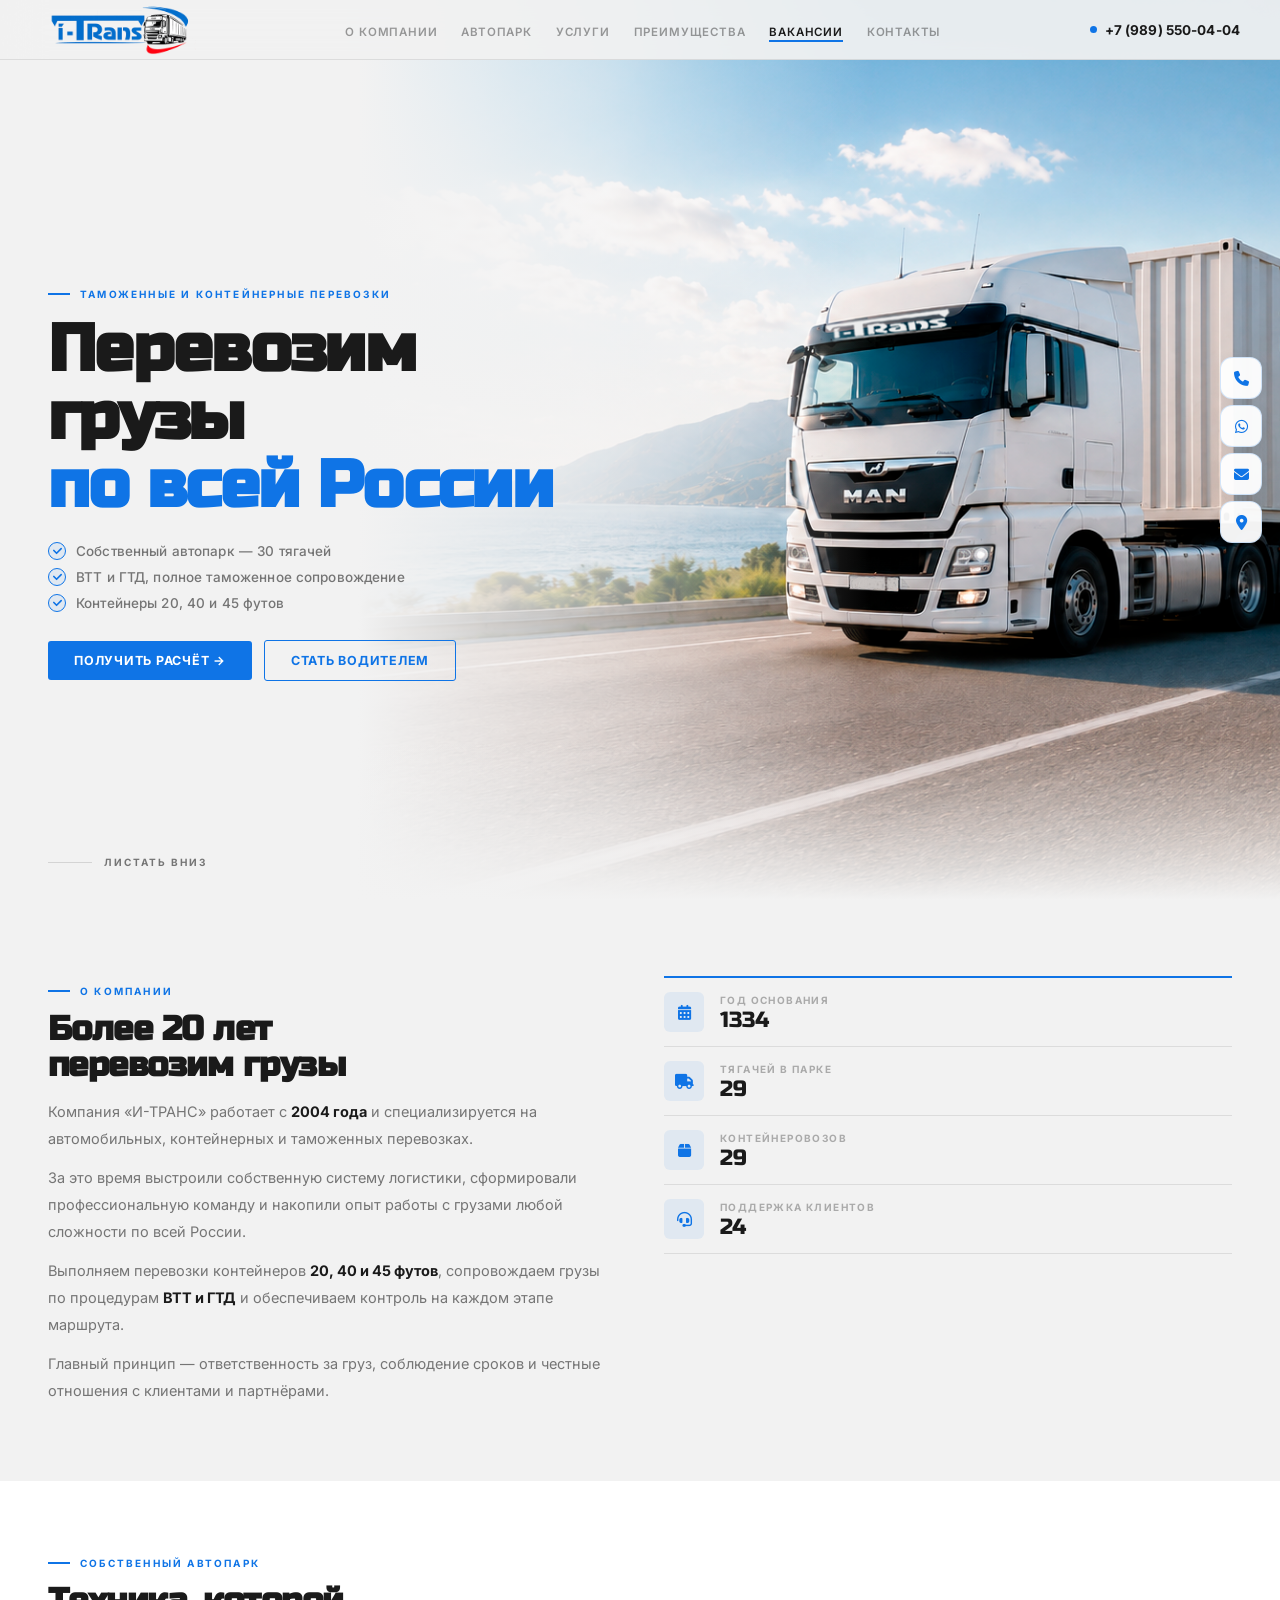
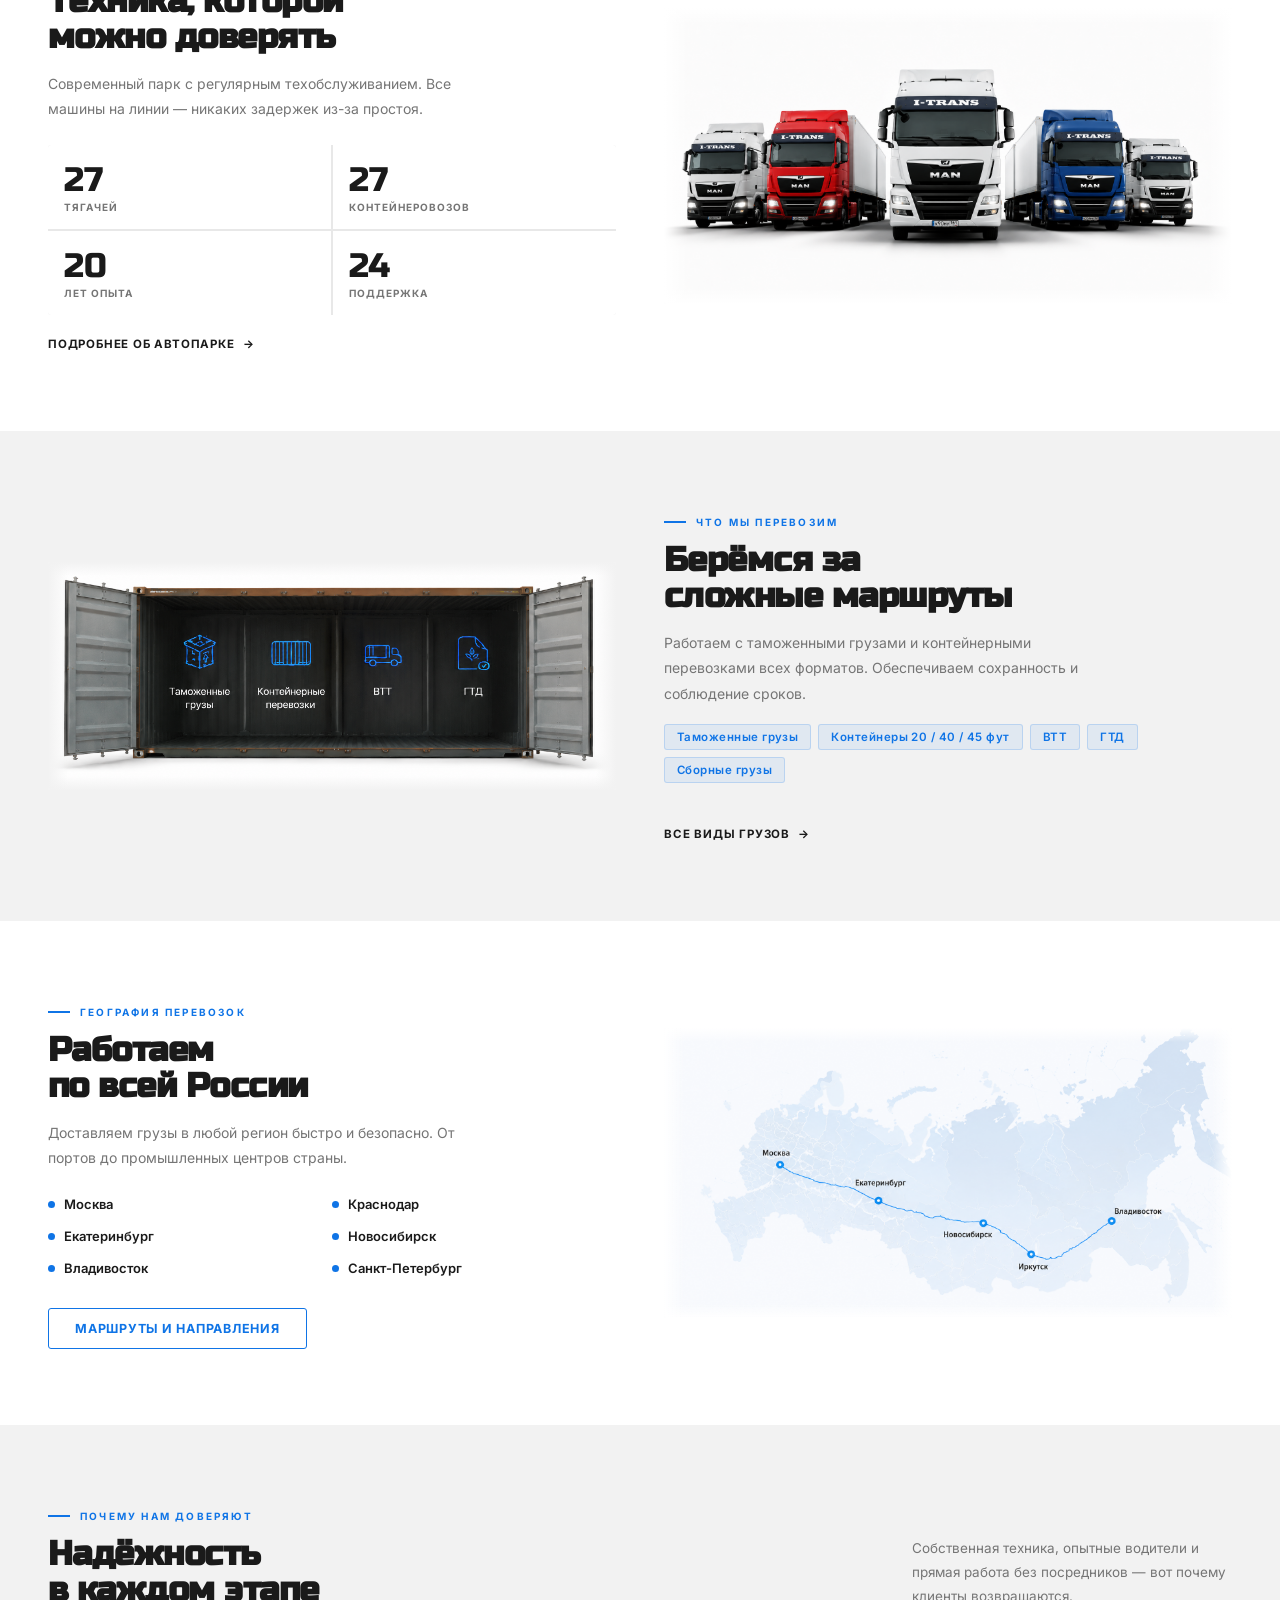
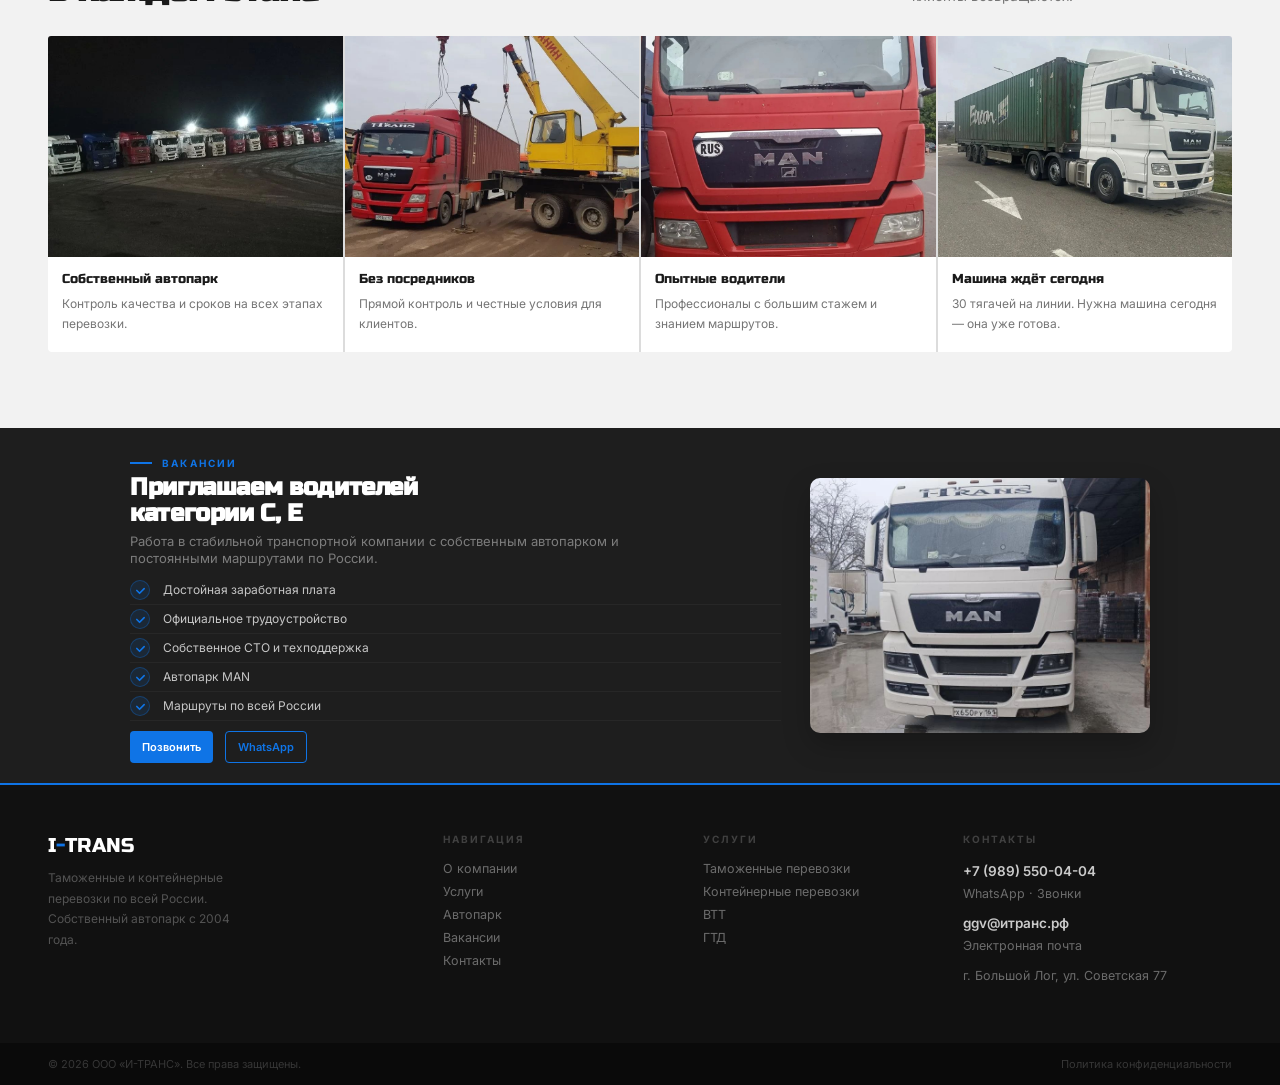
==== index.html @ 14deebc2 "mobile adaptation" ====
<!DOCTYPE html>
<html lang="ru">
<head>
<meta charset="UTF-8">
<meta name="viewport" content="width=device-width, initial-scale=1.0">
<title>I-TRANS — Таможенные и контейнерные перевозки</title>
<link rel="preconnect" href="https://fonts.googleapis.com">
<link href="https://fonts.googleapis.com/css2?family=Russo+One&family=Inter:wght@300;400;500;600;700;800&display=swap" rel="stylesheet">
<link rel="stylesheet" href="https://cdnjs.cloudflare.com/ajax/libs/font-awesome/6.5.1/css/all.min.css">
<link rel="stylesheet" href="static/css/style.css">
</head>
<body>

<!-- ─── NAVBAR ─── -->
<nav class="navbar" id="navbar">
  <a href="index.html" class="navbar-logo">
    <img src="static/images/logoNo-text.png" alt="I-TRANS">
  </a>
  <ul class="navbar-nav">
    <li><a href="#company">О компании</a></li>
    <li><a href="#fleet">Автопарк</a></li>
    <li><a href="#services">Услуги</a></li>
    <li><a href="#about">Преимущества</a></li>
    <li><a href="#careers">Вакансии</a></li>
    <li><a href="#footer">Контакты</a></li>
  </ul>
  <a href="tel:+79895500404" class="navbar-phone">
    <span class="navbar-phone-dot"></span>
    +7 (989) 550-04-04
  </a>
  <!-- ─── HAMBURGER ─── -->
  <button class="navbar-toggle" id="navToggle" aria-label="Открыть меню" aria-expanded="false">
    <span></span>
    <span></span>
    <span></span>
  </button>
</nav>

<!-- ─── MOBILE NAV DRAWER ─── -->
<div class="mobile-nav" id="mobileNav" aria-hidden="true">
  <div class="mobile-nav-overlay" id="mobileOverlay"></div>
  <div class="mobile-nav-panel">
    <ul class="mobile-nav-links">
      <li><a href="#company">О компании</a></li>
      <li><a href="#fleet">Автопарк</a></li>
      <li><a href="#services">Услуги</a></li>
      <li><a href="#about">Преимущества</a></li>
      <li><a href="#careers">Вакансии</a></li>
      <li><a href="#footer">Контакты</a></li>
    </ul>
    <div class="mobile-nav-bottom">
      <a href="tel:+79895500404" class="mobile-nav-phone">+7 (989) 550-04-04</a>
      <a href="mailto:ggv@итранс.рф" class="mobile-nav-email">ggv@итранс.рф</a>
      <a href="#" class="mobile-nav-cta">Получить расчёт →</a>
    </div>
  </div>
</div>

<!-- ─── SIDE CONTACTS ─── -->
<div class="side-contacts">
  <a href="tel:+79895500404" class="side-contact" title="Телефон">
    <i class="fas fa-phone"></i>
  </a>
  <a href="https://wa.me/79895500404" class="side-contact" title="WhatsApp">
    <i class="fab fa-whatsapp"></i>
  </a>
  <a href="mailto:ggv@итранс.рф" class="side-contact" title="Email">
    <i class="fas fa-envelope"></i>
  </a>
  <a href="#footer" class="side-contact" title="Адрес">
    <i class="fas fa-map-marker-alt"></i>
  </a>
</div>

<!-- ─── HERO ─── -->
<section class="hero">
  <div class="hero-bg">
    <img src="static/images/perfectHeadImage.png" alt="I-TRANS">
  </div>
  <div class="hero-overlay"></div>
  <div class="hero-overlay-bottom"></div>
  <div class="hero-content">
    <p class="hero-eyebrow">Таможенные и контейнерные перевозки</p>
    <h1 class="hero-title">Перевозим грузы<br><em>по всей России</em></h1>
    <ul class="hero-checklist">
      <li>Собственный автопарк — 30 тягачей</li>
      <li>ВТТ и ГТД, полное таможенное сопровождение</li>
      <li>Контейнеры 20, 40 и 45 футов</li>
    </ul>
    <div class="hero-actions">
      <a href="#" class="btn-blue">Получить расчёт →</a>
      <a href="#careers" class="btn-outline">Стать водителем</a>
    </div>
  </div>
  <a href="#company" class="hero-scroll">
    <span class="hero-scroll-line"></span>
    Листать вниз
  </a>
</section>

<!-- ─── О КОМПАНИИ ─── -->
<section class="section section--gray" id="company">
  <div class="company-grid">

    <div class="reveal">
      <p class="section-eyebrow">
        <span class="section-eyebrow-line"></span>
        О компании
      </p>
      <h2 class="section-title">Более 20 лет<br>перевозим грузы</h2>
      <div class="company-body">
        <p>Компания «И-ТРАНС» работает с <strong>2004 года</strong> и специализируется на автомобильных, контейнерных и таможенных перевозках.</p>
        <p>За это время выстроили собственную систему логистики, сформировали профессиональную команду и накопили опыт работы с грузами любой сложности по всей России.</p>
        <p>Выполняем перевозки контейнеров <strong>20, 40 и 45 футов</strong>, сопровождаем грузы по процедурам <strong>ВТТ и ГТД</strong> и обеспечиваем контроль на каждом этапе маршрута.</p>
        <p>Главный принцип — ответственность за груз, соблюдение сроков и честные отношения с клиентами и партнёрами.</p>
      </div>
    </div>

    <div class="company-aside reveal">
      <div class="company-aside-item">
        <div class="company-aside-icon"><i class="fas fa-calendar-alt"></i></div>
        <div>
          <div class="company-aside-label">Год основания</div>
          <div class="company-aside-value" data-counter="2004">2004</div>
        </div>
      </div>
      <div class="company-aside-item">
        <div class="company-aside-icon"><i class="fas fa-truck"></i></div>
        <div>
          <div class="company-aside-label">Тягачей в парке</div>
          <div class="company-aside-value" data-counter="30">30</div>
        </div>
      </div>
      <div class="company-aside-item">
        <div class="company-aside-icon"><i class="fas fa-box"></i></div>
        <div>
          <div class="company-aside-label">Контейнеровозов</div>
          <div class="company-aside-value" data-counter="30">30</div>
        </div>
      </div>
      <div class="company-aside-item">
        <div class="company-aside-icon"><i class="fas fa-headset"></i></div>
        <div>
          <div class="company-aside-label">Поддержка клиентов</div>
          <div class="company-aside-value" data-counter="24/7">24 / 7</div>
        </div>
      </div>
    </div>

  </div>
</section>

<!-- ─── АВТОПАРК ─── -->
<section class="section section--light" id="fleet">
  <div class="fleet-grid">

    <div class="fleet-left reveal">
      <p class="section-eyebrow">
        <span class="section-eyebrow-line"></span>
        Собственный автопарк
      </p>

      <h2 class="section-title">Техника, которой<br>можно доверять</h2>

      <p class="section-text">
        Современный парк с регулярным техобслуживанием. Все машины на линии — никаких задержек из-за простоя.
      </p>

      <!-- mobile image -->
      <div class="fleet-image-wrapper fleet-image-wrapper--mobile reveal">
        <img src="static/images/fleet.png" alt="Автопарк I-TRANS" class="fleet-image">
      </div>

      <div class="fleet-stats">
        <div class="fleet-stat">
          <div class="fleet-stat-num" data-counter="30">30</div>
          <div class="fleet-stat-label">Тягачей</div>
        </div>
        <div class="fleet-stat">
          <div class="fleet-stat-num" data-counter="30">30</div>
          <div class="fleet-stat-label">Контейнеровозов</div>
        </div>
        <div class="fleet-stat">
          <div class="fleet-stat-num" data-counter="20+">20+</div>
          <div class="fleet-stat-label">Лет опыта</div>
        </div>
        <div class="fleet-stat">
          <div class="fleet-stat-num" data-counter="24/7">24/7</div>
          <div class="fleet-stat-label">Поддержка</div>
        </div>
      </div>

      <a href="#" class="fleet-link">
        Подробнее об автопарке
        <span class="fleet-link-arrow">→</span>
      </a>
    </div>

    <!-- desktop image -->
    <div class="fleet-image-wrapper fleet-image-wrapper--desktop reveal">
      <img src="static/images/fleet.png" alt="Автопарк I-TRANS" class="fleet-image">
    </div>

  </div>
</section>

<!-- ─── ЧТО МЫ ПЕРЕВОЗИМ ─── -->
<section class="section section--gray" id="services">
  <div class="services-grid">

      <div class="cargo-image-wrapper cargo-image-wrapper--desktop reveal">
        <img src="static/images/cargo.png" alt="Грузы I-TRANS">
      </div>

    <div class="reveal">
      <p class="section-eyebrow">
        <span class="section-eyebrow-line"></span>
        Что мы перевозим
      </p>
      <h2 class="section-title">Берёмся за<br>сложные маршруты</h2>
      <p class="section-text">Работаем с таможенными грузами и контейнерными перевозками всех форматов. Обеспечиваем сохранность и соблюдение сроков.</p>
      <div class="cargo-image-wrapper cargo-image-wrapper--mobile reveal">
        <img src="static/images/cargo.png" alt="Грузы I-TRANS">
      </div>
      <div class="services-tags">
        <span class="services-tag">Таможенные грузы</span>
        <span class="services-tag">Контейнеры 20 / 40 / 45 фут</span>
        <span class="services-tag">ВТТ</span>
        <span class="services-tag">ГТД</span>
        <span class="services-tag">Сборные грузы</span>
      </div>
      <a href="#" class="fleet-link">
        Все виды грузов
        <span class="fleet-link-arrow">→</span>
      </a>
    </div>

  </div>
</section>

<!-- ─── ГЕОГРАФИЯ ─── -->
<section class="section section--light" id="about">
  <div class="geo-grid">

    <div class="reveal">
      <p class="section-eyebrow">
        <span class="section-eyebrow-line"></span>
        География перевозок
      </p>
      <h2 class="section-title">Работаем<br>по всей России</h2>
      <p class="section-text">Доставляем грузы в любой регион быстро и безопасно. От портов до промышленных центров страны.</p>
      <div class="geo-map-wrapper geo-map-wrapper--mobile reveal">
        <img
          src="static/images/map.png"
          alt="География перевозок"
          class="geo-map-image"
        >
      </div>
      <div class="geo-cities">
        <span class="geo-city"><span class="geo-city-dot"></span> Москва</span>
        <span class="geo-city"><span class="geo-city-dot"></span> Краснодар</span>
        <span class="geo-city"><span class="geo-city-dot"></span> Екатеринбург</span>
        <span class="geo-city"><span class="geo-city-dot"></span> Новосибирск</span>
        <span class="geo-city"><span class="geo-city-dot"></span> Владивосток</span>
        <span class="geo-city"><span class="geo-city-dot"></span> Санкт-Петербург</span>
      </div>
      <a href="#" class="btn-outline">Маршруты и направления</a>
    </div>

    <div class="geo-map-wrapper geo-map-wrapper--desktop reveal">
      <img
        src="static/images/map.png"
        alt="География перевозок"
        class="geo-map-image"
      >
    </div>

  </div>
</section>

<!-- ─── ПОЧЕМУ НАМ ДОВЕРЯЮТ ─── -->
<section class="section section--gray" id="about">
  <div class="trust-intro reveal">
    <div>
      <p class="section-eyebrow">
        <span class="section-eyebrow-line"></span>
        Почему нам доверяют
      </p>
      <h2 class="section-title">Надёжность<br>в каждом этапе</h2>
    </div>
    <p class="trust-intro-desc">Собственная техника, опытные водители и прямая работа без посредников — вот почему клиенты возвращаются.</p>
  </div>

  <div class="trust-cards" data-stagger>
    <div class="trust-card reveal">
      <div class="trust-card-img">
        <img src="static/images/fleet.jpg" alt="Автопарк">
      </div>
      <div class="trust-card-body">
        <div class="trust-card-title">Собственный автопарк</div>
        <div class="trust-card-text">Контроль качества и сроков на всех этапах перевозки.</div>
      </div>
    </div>
    <div class="trust-card reveal">
      <div class="trust-card-img">
        <img src="static/images/redTruckLoading.jpg" alt="Без посредников">
      </div>
      <div class="trust-card-body">
        <div class="trust-card-title">Без посредников</div>
        <div class="trust-card-text">Прямой контроль и честные условия для клиентов.</div>
      </div>
    </div>
    <div class="trust-card reveal">
      <div class="trust-card-img">
        <img src="static/images/redTruck.jpg" alt="Водители">
      </div>
      <div class="trust-card-body">
        <div class="trust-card-title">Опытные водители</div>
        <div class="trust-card-text">Профессионалы с большим стажем и знанием маршрутов.</div>
      </div>
    </div>
    <div class="trust-card reveal">
      <div class="trust-card-img">
        <img src="static/images/whiteTruckwith1-40.jpg" alt="Контейнеры">
      </div>
      <div class="trust-card-body">
        <div class="trust-card-title">Машина ждёт сегодня</div>
        <div class="trust-card-text">30 тягачей на линии. Нужна машина сегодня — она уже готова.</div>
      </div>
    </div>
  </div>
</section>


<section class="section section--dark" id="careers">
  <div class="careers-grid">

    <div class="reveal">
      <p class="section-eyebrow">
        <span class="section-eyebrow-line"></span>
        Вакансии
      </p>

      <h2 class="section-title">
        Приглашаем водителей<br>категории C, E
      </h2>

      <p class="section-text">
        Работа в стабильной транспортной компании с собственным автопарком и постоянными маршрутами по России.
      </p>

      <!-- mobile image -->
      <div class="career-image career-image--mobile reveal">
        <img src="static/images/whiteTruck.jpg" alt="Водители I-TRANS">
      </div>

      <ul class="checklist">
        <li>Достойная заработная плата</li>
        <li>Официальное трудоустройство</li>
        <li>Собственное СТО и техподдержка</li>
        <li>Автопарк MAN</li>
        <li>Маршруты по всей России</li>
      </ul>

      <div class="career-contacts">
        <a href="tel:+79895500404">Позвонить</a>
        <a href="https://wa.me/79895500404" target="_blank">WhatsApp</a>
      </div>
    </div>

    <!-- desktop image -->
    <div class="career-image career-image--desktop reveal">
      <img src="static/images/whiteTruck.jpg" alt="Водители I-TRANS">
    </div>

  </div>
</section>

<!-- ─── FOOTER ─── -->
<footer id="footer">
  <div class="footer-brand">
    <div class="footer-logo">I<span>-</span>TRANS</div>
    <div class="footer-desc">Таможенные и контейнерные перевозки по всей России. Собственный автопарк с 2004 года.</div>
  </div>
  <div>
    <div class="footer-col-title">Навигация</div>
    <ul class="footer-links">
      <li><a href="#company">О компании</a></li>
      <li><a href="#services">Услуги</a></li>
      <li><a href="#fleet">Автопарк</a></li>
      <li><a href="#careers">Вакансии</a></li>
      <li><a href="#footer">Контакты</a></li>
    </ul>
  </div>
  <div>
    <div class="footer-col-title">Услуги</div>
    <ul class="footer-links">
      <li><a href="#">Таможенные перевозки</a></li>
      <li><a href="#">Контейнерные перевозки</a></li>
      <li><a href="#">ВТТ</a></li>
      <li><a href="#">ГТД</a></li>
    </ul>
  </div>
  <div>
    <div class="footer-col-title">Контакты</div>
    <div class="footer-contact">
      <strong>+7 (989) 550-04-04</strong>
      WhatsApp · Звонки
    </div>
    <div class="footer-contact">
      <strong>ggv@итранс.рф</strong>
      Электронная почта
    </div>
    <div class="footer-contact">
      г. Большой Лог, ул. Советская 77
    </div>
  </div>
</footer>
<div class="footer-bottom">
  <span>© 2026 ООО «И-ТРАНС». Все права защищены.</span>
  <a href="#">Политика конфиденциальности</a>
</div>

<!-- ─── MOBILE BOTTOM BAR ─── -->
<div class="mobile-bottom-bar">
  <a href="tel:+79895500404" class="mobile-bottom-phone">
    <i class="fas fa-phone"></i>
    Позвонить
  </a>
  <a href="https://wa.me/79895500404" class="mobile-bottom-wa" target="_blank">
    <i class="fab fa-whatsapp"></i>
    WhatsApp
  </a>
</div>

<script src="static/js/main.js"></script>
</body>
</html>
---- static/css/style.css ----
/* ═══════════════════════════════════════════
   I-TRANS — style.css
   Clean structured version
   ═══════════════════════════════════════════ */

/* ═══════════════════════════════════════════
   BASE
   ═══════════════════════════════════════════ */
*, *::before, *::after {
  box-sizing: border-box;
  margin: 0;
  padding: 0;
}

:root {
  --blue: #0f74e6;
  --blue-dark: #0a5bbf;
  --blue-dim: rgba(15,116,230,0.08);
  --blue-mid: rgba(15,116,230,0.14);

  --dark: #1a1a1a;
  --dark-2: #111111;
  --white: #ffffff;

  --bg: #f2f2f2;
  --bg-dark: #1e1e1e;

  --text: #1a1a1a;
  --text-muted: #757575;
  --text-subtle: #aaa;

  --border: rgba(0,0,0,0.09);
  --border-blue: rgba(15,116,230,0.18);

  --font-display: 'Russo One', sans-serif;
  --font-body: 'Inter', sans-serif;

  --section-pad: 76px 48px;
  --radius: 3px;
  --radius-md: 6px;

  --ease-out: cubic-bezier(0.16, 1, 0.3, 1);
  --ease-in-out: cubic-bezier(0.4, 0, 0.2, 1);
  --dur-fast: 160ms;
  --dur-base: 260ms;
  --dur-slow: 480ms;
}

html {
  scroll-behavior: smooth;
}

body {
  font-family: var(--font-body);
  background: var(--bg);
  color: var(--text);
  overflow-x: hidden;
  -webkit-font-smoothing: antialiased;
  -moz-osx-font-smoothing: grayscale;
  font-feature-settings: 'kern' 1, 'liga' 1;
}

/* ═══════════════════════════════════════════
   KEYFRAMES
   ═══════════════════════════════════════════ */
@keyframes fadeUp {
  from { opacity: 0; transform: translateY(22px); }
  to   { opacity: 1; transform: translateY(0); }
}

@keyframes fadeIn {
  from { opacity: 0; }
  to   { opacity: 1; }
}

@keyframes slideLine {
  0%   { left: -100%; }
  50%  { left: 0; }
  100% { left: 100%; }
}

@keyframes pulseBlue {
  0%, 100% { box-shadow: 0 0 0 0 rgba(15,116,230,0.35); }
  50%      { box-shadow: 0 0 0 7px rgba(15,116,230,0); }
}

/* ═══════════════════════════════════════════
   NAVBAR
   ═══════════════════════════════════════════ */
.navbar {
  position: fixed;
  top: 0;
  left: 0;
  right: 0;
  z-index: 200;
  height: 60px;
  display: flex;
  align-items: center;
  justify-content: space-between;
  padding: 0 40px;
  background: rgba(242,242,242,0.93);
  backdrop-filter: blur(20px);
  -webkit-backdrop-filter: blur(20px);
  border-bottom: 1px solid var(--border);
  transition: box-shadow var(--dur-base) var(--ease-in-out),
              background var(--dur-base) var(--ease-in-out);
}

.navbar.scrolled {
  box-shadow: 0 1px 24px rgba(0,0,0,0.08);
  background: rgba(242,242,242,0.97);
}

.navbar-logo {
  display: flex;
  align-items: center;
  text-decoration: none;
  transition: opacity var(--dur-fast);
}

.navbar-logo:hover {
  opacity: 0.75;
}

.navbar-logo img {
  height: 104px;
  margin-top: 4%;
  width: auto;
}

.navbar-nav {
  display: flex;
  gap: 24px;
  list-style: none;
}

.navbar-nav a {
  text-decoration: none;
  color: rgba(0,0,0,0.38);
  font-size: 11.5px;
  font-weight: 600;
  letter-spacing: 0.07em;
  text-transform: uppercase;
  transition: color var(--dur-fast);
  position: relative;
  padding-bottom: 3px;
}

.navbar-nav a::after {
  content: '';
  position: absolute;
  bottom: 0;
  left: 0;
  width: 0;
  height: 1.5px;
  background: var(--blue);
  transition: width var(--dur-base) var(--ease-out);
}

.navbar-nav a:hover,
.navbar-nav a.active {
  color: var(--dark);
}

.navbar-nav a:hover::after,
.navbar-nav a.active::after {
  width: 100%;
}

.navbar-phone {
  display: flex;
  align-items: center;
  gap: 8px;
  font-size: 13.5px;
  font-weight: 700;
  color: var(--dark);
  text-decoration: none;
  letter-spacing: 0.01em;
  transition: color var(--dur-fast);
  white-space: nowrap;
}

.navbar-phone-dot {
  display: block;
  width: 7px;
  height: 7px;
  background: var(--blue);
  border-radius: 50%;
  animation: pulseBlue 2.2s ease infinite;
  flex-shrink: 0;
}

.navbar-phone:hover {
  color: var(--blue);
}

/* ═══════════════════════════════════════════
   HAMBURGER BUTTON
   ═══════════════════════════════════════════ */
.navbar-toggle {
  display: none;
  flex-direction: column;
  justify-content: center;
  align-items: flex-end;
  gap: 5px;
  width: 44px;
  height: 44px;
  background: none;
  border: none;
  cursor: pointer;
  padding: 4px;
  z-index: 302;
  flex-shrink: 0;
  -webkit-tap-highlight-color: transparent;
}

.navbar-toggle span {
  display: block;
  height: 2px;
  background: var(--dark);
  border-radius: 1px;
  transition: transform 0.35s var(--ease-out),
              opacity 0.22s,
              width 0.3s var(--ease-out),
              background 0.2s;
}

.navbar-toggle span:nth-child(1) { width: 22px; }
.navbar-toggle span:nth-child(2) { width: 15px; }
.navbar-toggle span:nth-child(3) { width: 22px; }

.navbar-toggle.open span {
  background: #fff;
}

.navbar-toggle.open span:nth-child(1) {
  transform: translateY(7px) rotate(45deg);
  width: 22px;
}

.navbar-toggle.open span:nth-child(2) {
  opacity: 0;
  width: 0;
}

.navbar-toggle.open span:nth-child(3) {
  transform: translateY(-7px) rotate(-45deg);
  width: 22px;
}

/* ═══════════════════════════════════════════
   MOBILE NAV DRAWER
   ═══════════════════════════════════════════ */
.mobile-nav {
  position: fixed;
  inset: 0;
  z-index: 300;
  pointer-events: none;
  visibility: hidden;
  transition: visibility 0s linear 0.42s;
}

.mobile-nav.open {
  pointer-events: all;
  visibility: visible;
  transition-delay: 0s;
}

.mobile-nav-overlay {
  position: absolute;
  inset: 0;
  background: rgba(0, 0, 0, 0.58);
  backdrop-filter: blur(4px);
  -webkit-backdrop-filter: blur(4px);
  opacity: 0;
  transition: opacity 0.35s var(--ease-in-out);
}

.mobile-nav.open .mobile-nav-overlay {
  opacity: 1;
}

.mobile-nav-panel {
  position: absolute;
  top: 0;
  right: 0;
  bottom: 0;
  width: min(340px, 88vw);
  background: var(--dark-2);
  border-left: 2px solid var(--blue);
  transform: translateX(100%);
  transition: transform 0.4s var(--ease-out);
  display: flex;
  flex-direction: column;
  overflow-y: auto;
  -webkit-overflow-scrolling: touch;
  padding-top: 60px;
}

.mobile-nav.open .mobile-nav-panel {
  transform: translateX(0);
}

.mobile-nav-links {
  list-style: none;
  flex: 1;
  padding: 20px 0 10px;
}

.mobile-nav-links li {
  position: relative;
}

.mobile-nav-links li + li::before {
  content: '';
  display: block;
  margin: 0 28px;
  height: 1px;
  background: rgba(255, 255, 255, 0.04);
}

.mobile-nav-links a {
  display: flex;
  align-items: center;
  justify-content: space-between;
  padding: 15px 28px;
  font-family: var(--font-display);
  font-size: 20px;
  color: rgba(255, 255, 255, 0.55);
  text-decoration: none;
  letter-spacing: -0.01em;
  transition: color 0.22s, background 0.22s, padding-left 0.28s var(--ease-out);
  -webkit-tap-highlight-color: transparent;
}

.mobile-nav-links a .nav-arrow {
  font-family: var(--font-body);
  font-size: 18px;
  color: var(--blue);
  opacity: 0;
  transform: translateX(-6px);
  transition: opacity 0.22s, transform 0.28s var(--ease-out);
}

.mobile-nav-links a:hover,
.mobile-nav-links a:active {
  color: #fff;
  background: rgba(255, 255, 255, 0.03);
  padding-left: 36px;
}

.mobile-nav-links a:hover .nav-arrow,
.mobile-nav-links a:active .nav-arrow {
  opacity: 1;
  transform: translateX(0);
}

.mobile-nav-bottom {
  padding: 24px 28px;
  padding-bottom: calc(24px + env(safe-area-inset-bottom, 0px));
  border-top: 1px solid rgba(255, 255, 255, 0.06);
  flex-shrink: 0;
}

.mobile-nav-phone {
  display: block;
  font-family: var(--font-display);
  font-size: 21px;
  color: #fff;
  text-decoration: none;
  margin-bottom: 5px;
  transition: color 0.2s;
}

.mobile-nav-phone:hover {
  color: var(--blue);
}

.mobile-nav-email {
  display: block;
  font-size: 12px;
  color: rgba(255, 255, 255, 0.3);
  text-decoration: none;
  letter-spacing: 0.02em;
  margin-bottom: 22px;
}

.mobile-nav-cta {
  display: block;
  background: var(--blue);
  color: #fff;
  text-align: center;
  text-decoration: none;
  padding: 15px 20px;
  font-size: 11.5px;
  font-weight: 700;
  letter-spacing: 0.1em;
  text-transform: uppercase;
  border-radius: var(--radius);
  transition: background 0.22s, transform 0.15s;
  -webkit-tap-highlight-color: transparent;
}

.mobile-nav-cta:active {
  background: var(--blue-dark);
  transform: scale(0.98);
}

/* ═══════════════════════════════════════════
   MOBILE BOTTOM BAR
   ═══════════════════════════════════════════ */
.mobile-bottom-bar {
  display: none;
  position: fixed;
  bottom: 0;
  left: 0;
  right: 0;
  z-index: 150;
  background: rgba(17, 17, 17, 0.97);
  backdrop-filter: blur(16px);
  -webkit-backdrop-filter: blur(16px);
  border-top: 1px solid rgba(255, 255, 255, 0.07);
  padding: 10px 16px;
  padding-bottom: calc(10px + env(safe-area-inset-bottom, 0px));
  gap: 10px;
  align-items: stretch;
}

.mobile-bottom-bar a {
  flex: 1;
  display: inline-flex;
  align-items: center;
  justify-content: center;
  gap: 8px;
  padding: 13px 16px;
  font-size: 12.5px;
  font-weight: 700;
  text-decoration: none;
  border-radius: var(--radius);
  letter-spacing: 0.05em;
  text-transform: uppercase;
  transition: opacity 0.18s, transform 0.15s;
  -webkit-tap-highlight-color: transparent;
  min-height: 46px;
}

.mobile-bottom-bar a:active {
  transform: scale(0.97);
  opacity: 0.85;
}

.mobile-bottom-bar a i {
  font-size: 14px;
}

.mobile-bottom-phone {
  background: var(--blue);
  color: #fff;
}

.mobile-bottom-wa {
  background: rgba(255, 255, 255, 0.07);
  color: rgba(255, 255, 255, 0.82);
  border: 1px solid rgba(255, 255, 255, 0.1);
}

/* ═══════════════════════════════════════════
   SIDE CONTACTS
   ═══════════════════════════════════════════ */
.side-contacts {
  position: fixed;
  right: 18px;
  top: 50%;
  transform: translateY(-50%);
  z-index: 100;
  display: flex;
  flex-direction: column;
  gap: 6px;
}

.side-contact {
  width: 42px;
  height: 42px;
  display: flex;
  align-items: center;
  justify-content: center;
  background: rgba(255,255,255,0.95);
  border: 1px solid var(--border-blue);
  border-radius: 12px;
  color: var(--blue);
  text-decoration: none;
  box-shadow: 0 2px 14px rgba(0,0,0,0.07);
  opacity: 0;
  transform: translateX(18px);
  transition: background var(--dur-base) var(--ease-out),
              color var(--dur-base) var(--ease-out),
              border-color var(--dur-fast),
              transform var(--dur-base) var(--ease-out),
              box-shadow var(--dur-base) var(--ease-out),
              opacity var(--dur-base);
}

.side-contact.visible {
  opacity: 1;
  transform: translateX(0);
}

.side-contact i {
  font-size: 15px;
}

.side-contact:hover {
  background: var(--blue);
  color: #fff;
  border-color: var(--blue);
  transform: translateX(-4px) !important;
  box-shadow: 0 4px 20px rgba(15,116,230,0.32);
}

/* ═══════════════════════════════════════════
   BUTTONS
   ═══════════════════════════════════════════ */
.btn-blue,
.btn-outline,
.btn-outline-white {
  display: inline-flex;
  align-items: center;
  gap: 8px;
  font-size: 12.5px;
  font-weight: 700;
  padding: 12px 26px;
  cursor: pointer;
  text-decoration: none;
  letter-spacing: 0.06em;
  text-transform: uppercase;
  border-radius: var(--radius);
  transition: all var(--dur-base) var(--ease-out);
}

.btn-blue {
  background: var(--blue);
  color: #fff;
  border: none;
  position: relative;
  overflow: hidden;
}

.btn-blue::after {
  content: '';
  position: absolute;
  inset: 0;
  background: linear-gradient(135deg, transparent 0%, rgba(255,255,255,0.1) 50%, transparent 100%);
  background-size: 200% 100%;
  opacity: 0;
  transition: opacity var(--dur-fast);
}

.btn-blue:hover {
  background: var(--blue-dark);
  transform: translateY(-2px);
  box-shadow: 0 8px 24px rgba(15,116,230,0.34);
}

.btn-blue:hover::after {
  opacity: 1;
}

.btn-blue:active {
  transform: translateY(0);
  box-shadow: none;
}

.btn-outline {
  background: transparent;
  color: var(--blue);
  border: 1.5px solid var(--blue);
}

.btn-outline:hover {
  background: var(--blue);
  color: #fff;
  transform: translateY(-2px);
  box-shadow: 0 8px 24px rgba(15,116,230,0.28);
}

.btn-outline-white {
  background: transparent;
  color: rgba(255,255,255,0.78);
  border: 1.5px solid rgba(255,255,255,0.2);
}

.btn-outline-white:hover {
  background: rgba(255,255,255,0.09);
  color: #fff;
  border-color: rgba(255,255,255,0.42);
}

/* ═══════════════════════════════════════════
   SECTIONS
   ═══════════════════════════════════════════ */
.section {
  padding: var(--section-pad);
}

.section--light { background: #fff; }
.section--gray  { background: var(--bg); }
.section--dark  { background: var(--bg-dark); }
.section--darker { background: var(--dark-2); }

.section--dark .checklist li {
  color: rgba(255,255,255,0.75);
}

.section--dark .checklist li:hover {
  color: #fff;
}

.section-eyebrow {
  display: inline-flex;
  align-items: center;
  gap: 10px;
  font-size: 10px;
  font-weight: 700;
  letter-spacing: 0.22em;
  color: var(--blue);
  text-transform: uppercase;
  margin-bottom: 14px;
}

.section-eyebrow-line {
  display: block;
  width: 22px;
  height: 2px;
  background: var(--blue);
  flex-shrink: 0;
  transform-origin: left;
  transform: scaleX(0);
  opacity: 0;
  transition: transform 0.55s var(--ease-out), opacity 0.3s;
}

.visible .section-eyebrow-line,
.section-eyebrow-line.animate {
  transform: scaleX(1);
  opacity: 1;
}

.section-title {
  font-family: var(--font-display);
  font-size: clamp(26px, 3vw, 40px);
  line-height: 1.06;
  letter-spacing: -0.015em;
  margin-bottom: 16px;
  color: var(--dark);
}

.section--dark .section-title,
.section--darker .section-title {
  color: #fff;
}

.section-text {
  font-size: 14px;
  color: var(--text-muted);
  line-height: 1.8;
  max-width: 440px;
  font-weight: 400;
}

.section--dark .section-text,
.section--darker .section-text {
  color: rgba(255,255,255,0.42);
}

/* ═══════════════════════════════════════════
   HERO
   ═══════════════════════════════════════════ */
.hero {
  position: relative;
  min-height: 100vh;
  display: flex;
  align-items: center;
  overflow: hidden;
  padding-top: 60px;
  background: var(--bg);
}

.hero-bg {
  position: absolute;
  inset: 0;
  display: flex;
  justify-content: flex-end;
}

.hero-bg img {
  width: 72%;
  height: 100%;
  object-fit: cover;
  object-position: center;
}

.hero-overlay {
  position: absolute;
  inset: 0;
  background: linear-gradient(to right, var(--bg) 38%, rgba(242,242,242,0.72) 54%, transparent 70%);
}

.hero-overlay-bottom {
  position: absolute;
  bottom: 0;
  left: 0;
  right: 0;
  height: 160px;
  background: linear-gradient(to top, var(--bg), transparent);
  pointer-events: none;
}

.hero-content {
  position: relative;
  z-index: 2;
  padding: 0 48px;
  max-width: 620px;
}

.hero-eyebrow {
  display: inline-flex;
  align-items: center;
  gap: 10px;
  font-size: 10px;
  font-weight: 700;
  letter-spacing: 0.22em;
  color: var(--blue);
  text-transform: uppercase;
  margin-bottom: 16px;
  animation: fadeUp 0.7s var(--ease-out) 0.1s both;
}

.hero-eyebrow::before {
  content: '';
  display: block;
  width: 22px;
  height: 2px;
  background: var(--blue);
  flex-shrink: 0;
}

.hero-title {
  font-family: var(--font-display);
  font-size: clamp(38px, 5.2vw, 66px);
  line-height: 1.03;
  letter-spacing: -0.025em;
  color: var(--text);
  margin-bottom: 22px;
  animation: fadeUp 0.8s var(--ease-out) 0.22s both;
}

.hero-title em {
  font-style: normal;
  color: var(--blue);
}

.hero-checklist {
  list-style: none;
  display: flex;
  flex-direction: column;
  gap: 8px;
  margin-bottom: 28px;
}

.hero-checklist li {
  display: flex;
  align-items: center;
  gap: 10px;
  font-size: 13.5px;
  color: var(--text-muted);
  font-weight: 500;
  letter-spacing: 0.01em;
  animation: fadeUp 0.6s var(--ease-out) both;
}

.hero-checklist li:nth-child(1) { animation-delay: 0.36s; }
.hero-checklist li:nth-child(2) { animation-delay: 0.46s; }
.hero-checklist li:nth-child(3) { animation-delay: 0.56s; }

.hero-checklist li::before {
  content: '';
  display: block;
  width: 18px;
  height: 18px;
  flex-shrink: 0;
  background: var(--blue-dim);
  border: 1.5px solid var(--blue);
  border-radius: 50%;
  background-image: url("data:image/svg+xml,%3Csvg xmlns='http://www.w3.org/2000/svg' viewBox='0 0 12 12'%3E%3Cpath d='M2 6l3 3 5-5' stroke='%230f74e6' stroke-width='1.8' fill='none' stroke-linecap='round' stroke-linejoin='round'/%3E%3C/svg%3E");
  background-repeat: no-repeat;
  background-position: center;
  background-size: 11px;
}

.hero-actions {
  display: flex;
  align-items: center;
  gap: 12px;
  flex-wrap: wrap;
  animation: fadeUp 0.6s var(--ease-out) 0.66s both;
}

.hero-scroll {
  position: absolute;
  bottom: 32px;
  left: 48px;
  z-index: 2;
  display: flex;
  align-items: center;
  gap: 12px;
  font-size: 10px;
  font-weight: 700;
  letter-spacing: 0.2em;
  text-transform: uppercase;
  color: var(--text-muted);
  text-decoration: none;
  animation: fadeIn 1s var(--ease-out) 1.1s both;
  transition: color var(--dur-fast);
}

.hero-scroll:hover {
  color: var(--dark);
}

.hero-scroll-line {
  width: 44px;
  height: 1px;
  background: rgba(0,0,0,0.12);
  position: relative;
  overflow: hidden;
}

.hero-scroll-line::after {
  content: '';
  position: absolute;
  top: 0;
  left: -100%;
  width: 100%;
  height: 100%;
  background: var(--blue);
  animation: slideLine 2s ease-in-out infinite;
}

/* ═══════════════════════════════════════════
   SECTION GRIDS
   ═══════════════════════════════════════════ */
.company-grid,
.fleet-grid,
.services-grid,
.geo-grid,
.careers-grid {
  display: grid;
  grid-template-columns: 1fr 1fr;
  align-items: start;
  gap: 48px;
}

.company-grid {
  align-items: start;
}
/* Company aside (desktop) */
.company-aside {
  display: flex;
  flex-direction: column;
  border-top: 2px solid var(--blue);
}

.company-aside-item {
  display: flex;
  align-items: center;
  gap: 16px;
  padding: 14px 0;
  border-bottom: 1px solid var(--border);
  position: relative;
  overflow: hidden;
  cursor: default;
}

.company-aside-item::before {
  content: '';
  position: absolute;
  bottom: -1px;
  left: 0;
  width: 0;
  height: 1px;
  background: var(--blue);
  transition: width var(--dur-slow) var(--ease-out);
}

.company-aside-item:hover::before {
  width: 100%;
}

.company-aside-icon {
  width: 40px;
  height: 40px;
  background: var(--blue-dim);
  border-radius: var(--radius-md);
  display: flex;
  align-items: center;
  justify-content: center;
  color: var(--blue);
  font-size: 15px;
  flex-shrink: 0;
  transition:
    background var(--dur-base) var(--ease-out),
    color var(--dur-base) var(--ease-out),
    transform var(--dur-base) var(--ease-out);
}

.company-aside-item:hover .company-aside-icon {
  background: var(--blue);
  color: #f1f1f1;
  transform: scale(1.08) rotate(-3deg);
}

.company-aside-label {
  font-size: 10px;
  font-weight: 700;
  letter-spacing: 0.14em;
  text-transform: uppercase;
  color: var(--text-subtle);
  margin-bottom: 3px;
}

.company-aside-value {
  font-family: var(--font-display);
  font-size: 22px;
  color: var(--dark);
  line-height: 1;
  font-variant-numeric: tabular-nums;
  transition: color var(--dur-base);
}

.company-aside-item:hover .company-aside-value {
  color: var(--blue);
}
.company-body p {
  font-size: 14.5px;
  color: var(--text-muted);
  line-height: 1.86;
  margin-bottom: 12px;
  font-weight: 400;
}

.company-body p:last-child {
  margin-bottom: 0;
}

.company-body strong {
  color: var(--dark);
  font-weight: 700;
}

.fleet-grid,
.services-grid,
.geo-grid,
.careers-grid {
  align-items: center;
}

.fleet-left {
  display: flex;
  flex-direction: column;
}

.fleet-stats {
  display: grid;
  grid-template-columns: 1fr 1fr;
  gap: 2px;
  background: var(--border);
  margin-top: 24px;
  border-radius: var(--radius);
  overflow: hidden;
}

.fleet-stat {
  background: #fff;
  padding: 18px 16px 16px;
  position: relative;
  overflow: hidden;
  transition: background var(--dur-fast);
}

.fleet-stat::before {
  content: '';
  position: absolute;
  top: 0;
  left: 0;
  width: 100%;
  height: 2.5px;
  background: var(--blue);
  transform: scaleX(0);
  transform-origin: left;
  transition: transform var(--dur-slow) var(--ease-out);
}

.fleet-stat:hover {
  background: rgba(255,255,255,0.7);
}

.fleet-stat:hover::before {
  transform: scaleX(1);
}

.fleet-stat-num {
  font-family: var(--font-display);
  font-size: 34px;
  line-height: 1;
  color: var(--dark);
  margin-bottom: 4px;
  font-variant-numeric: tabular-nums;
  transition: color var(--dur-base);
}

.fleet-stat:hover .fleet-stat-num {
  color: var(--blue);
}

.fleet-stat-label {
  font-size: 10px;
  font-weight: 700;
  letter-spacing: 0.1em;
  text-transform: uppercase;
  color: var(--text-muted);
}

/* ═══════════════════════════════════════════
   IMAGE WRAPPERS
   ═══════════════════════════════════════════ */
.fleet-image-wrapper,
.cargo-image-wrapper,
.geo-map-wrapper,
.career-image {
  position: relative;
  width: 100%;
  overflow: hidden;
  border-radius: var(--radius);
}

.fleet-image-wrapper::after,
.cargo-image-wrapper::after,
.geo-map-wrapper::after {
  content: '';
  position: absolute;
  inset: 0;
  pointer-events: none;
}

.fleet-image-wrapper::after {
  background:
    linear-gradient(to right,  #fff 0, transparent 64px),
    linear-gradient(to left,   #fff 0, transparent 64px),
    linear-gradient(to top,    #fff 0, transparent 32px),
    linear-gradient(to bottom, #fff 0, transparent 32px);
}

.cargo-image-wrapper::after {
  background:
    linear-gradient(to right,  var(--bg) 0, transparent 52px),
    linear-gradient(to left,   var(--bg) 0, transparent 52px),
    linear-gradient(to top,    var(--bg) 0, transparent 32px),
    linear-gradient(to bottom, var(--bg) 0, transparent 32px);
}

.geo-map-wrapper::after {
  background:
    linear-gradient(to right,  #fff 0, transparent 52px),
    linear-gradient(to left,   #fff 0, transparent 52px),
    linear-gradient(to top,    #fff 0, transparent 32px),
    linear-gradient(to bottom, #fff 0, transparent 32px);
}

.fleet-image,
.cargo-image-wrapper img,
.geo-map-image,
.career-image img {
  width: 100%;
  height: auto;
  display: block;
  transition: transform 0.65s var(--ease-out);
}

.fleet-image-wrapper:hover .fleet-image,
.cargo-image-wrapper:hover img {
  transform: scale(1.04);
}

/* ═══════════════════════════════════════════
   FLEET LINK
   ═══════════════════════════════════════════ */
.fleet-link {
  display: inline-flex;
  align-items: center;
  gap: 8px;
  font-size: 11.5px;
  font-weight: 700;
  color: var(--dark);
  text-decoration: none;
  letter-spacing: 0.07em;
  text-transform: uppercase;
  margin-top: 22px;
  transition: color var(--dur-fast);
  position: relative;
  padding-bottom: 4px;
}

.fleet-link::after {
  content: '';
  position: absolute;
  bottom: 0;
  left: 0;
  width: 0;
  height: 1px;
  background: var(--blue);
  transition: width var(--dur-base) var(--ease-out);
}

.fleet-link:hover {
  color: var(--blue);
}

.fleet-link:hover::after {
  width: calc(100% - 22px);
}

.fleet-link-arrow {
  display: inline-block;
  transition: transform var(--dur-base) var(--ease-out);
  font-style: normal;
}

.fleet-link:hover .fleet-link-arrow {
  transform: translateX(4px);
}

/* ═══════════════════════════════════════════
   SERVICES
   ═══════════════════════════════════════════ */
.services-tags {
  display: flex;
  flex-wrap: wrap;
  gap: 7px;
  margin-top: 18px;
  margin-bottom: 22px;
}

.services-tag {
  padding: 5px 12px;
  border: 1px solid var(--border-blue);
  background: var(--blue-dim);
  color: var(--blue);
  font-size: 11.5px;
  font-weight: 600;
  letter-spacing: 0.04em;
  border-radius: var(--radius);
  transition: background var(--dur-fast),
              color var(--dur-fast),
              border-color var(--dur-fast),
              transform var(--dur-fast);
  cursor: default;
}

.services-tag:hover {
  background: var(--blue);
  color: #fff;
  border-color: var(--blue);
  transform: translateY(-2px);
}

/* ═══════════════════════════════════════════
   GEO
   ═══════════════════════════════════════════ */
.geo-cities {
  display: flex;
  flex-wrap: wrap;
  gap: 0;
  margin-top: 18px;
  margin-bottom: 24px;
}

.geo-city {
  font-size: 13px;
  font-weight: 600;
  color: var(--dark);
  padding: 8px 18px 8px 0;
  display: flex;
  align-items: center;
  gap: 9px;
  transition: color var(--dur-fast);
  cursor: default;
  width: 50%;
}

.geo-city-dot {
  width: 7px;
  height: 7px;
  background: var(--blue);
  border-radius: 50%;
  flex-shrink: 0;
  transition: transform var(--dur-base) var(--ease-out),
              box-shadow var(--dur-base);
}

.geo-city:hover {
  color: var(--blue);
}

.geo-city:hover .geo-city-dot {
  transform: scale(1.5);
  box-shadow: 0 0 0 4px var(--blue-dim);
}

/* ═══════════════════════════════════════════
   TRUST CARDS
   ═══════════════════════════════════════════ */
.trust-intro {
  display: flex;
  align-items: flex-end;
  justify-content: space-between;
  margin-bottom: 28px;
  gap: 30px;
}

.trust-intro .section-title {
  margin-bottom: 0;
}

.trust-intro-desc {
  font-size: 13.5px;
  color: var(--text-muted);
  line-height: 1.75;
  max-width: 320px;
  flex-shrink: 0;
  font-weight: 400;
}

.trust-cards {
  display: grid;
  grid-template-columns: repeat(4, 1fr);
  gap: 2px;
  background: var(--border);
  border-radius: var(--radius);
  overflow: hidden;
}

.trust-card {
  background: #fff;
  overflow: hidden;
  display: flex;
  flex-direction: column;
  position: relative;
  transition: transform var(--dur-base) var(--ease-out);
}

.trust-card:hover {
  z-index: 2;
}

.trust-card-img {
  width: 100%;
  aspect-ratio: 4/3;
  overflow: hidden;
}

.trust-card-img img {
  width: 100%;
  height: 100%;
  object-fit: cover;
  display: block;
  transition: transform 0.55s var(--ease-out);
}

.trust-card:hover .trust-card-img img {
  transform: scale(1.07);
}

.trust-card-body {
  padding: 14px 14px 18px;
  flex: 1;
  position: relative;
}

.trust-card-body::before {
  content: '';
  position: absolute;
  top: 0;
  left: 0;
  right: 0;
  height: 2px;
  background: var(--blue);
  transform: scaleX(0);
  transform-origin: left;
  transition: transform var(--dur-slow) var(--ease-out);
}

.trust-card:hover .trust-card-body::before {
  transform: scaleX(1);
}

.trust-card-title {
  font-family: var(--font-display);
  font-size: 13px;
  color: var(--dark);
  margin-bottom: 6px;
  line-height: 1.3;
  transition: color var(--dur-base);
}

.trust-card:hover .trust-card-title {
  color: var(--blue);
}

.trust-card-text {
  font-size: 12px;
  color: var(--text-muted);
  line-height: 1.68;
}

/* ═══════════════════════════════════════════
   CAREERS
   ═══════════════════════════════════════════ */
#careers {
  padding: 20px 20px;
}

#careers .careers-grid {
  max-width: 1020px;
  margin: 0 auto;
  display: grid;
  grid-template-columns: 1.3fr 0.7fr;
  gap: 18px;
  align-items: center;
}

#careers .section-eyebrow {
  margin-bottom: 6px;
}

#careers .section-title {
  font-size: clamp(21px, 1.9vw, 28px);
  line-height: 1.06;
  margin-bottom: 6px;
}

#careers .section-text {
  max-width: 500px;
  font-size: 13px;
  line-height: 1.35;
  margin-bottom: 8px;
}

#careers .checklist {
  margin: 8px 0 10px;
}

#careers .checklist li {
  padding: 4px 0;
  font-size: 12px;
  line-height: 1.2;
}

#careers .career-contacts {
  margin-top: 4px;
}

#careers .career-contacts a {
  padding: 8px 12px;
  font-size: 11px;
}

#careers .career-image {
  width: 100%;
  max-width: 340px;
  margin-left: auto;
  border-radius: 10px;
  overflow: hidden;
  box-shadow: 0 12px 28px rgba(0, 0, 0, 0.22);
  aspect-ratio: 4 / 3;
}

#careers .career-image img {
  display: block;
  width: 100%;
  height: 100%;
  object-fit: cover;
  transition: transform 0.5s var(--ease-out);
}

#careers .career-image:hover img {
  transform: scale(1.03);
}

.career-contacts {
  display: flex;
  gap: 12px;
  margin-top: 20px;
  flex-wrap: wrap;
}

.career-contacts a {
  display: inline-flex;
  align-items: center;
  justify-content: center;
  padding: 10px 18px;
  font-size: 13px;
  font-weight: 600;
  text-decoration: none;
  border-radius: 4px;
}

.career-contacts a:first-child {
  background: var(--blue);
  color: #fff;
}

.career-contacts a:last-child {
  border: 1px solid var(--blue);
  color: var(--blue);
}

/* ═══════════════════════════════════════════
   CHECKLIST
   ═══════════════════════════════════════════ */
.checklist {
  list-style: none;
  display: flex;
  flex-direction: column;
  margin: 18px 0 24px;
}

.checklist li {
  display: flex;
  align-items: center;
  gap: 13px;
  font-size: 13.5px;
  color: rgba(255,255,255,0.55);
  line-height: 1.5;
  padding: 10px 0;
  border-bottom: 1px solid rgba(255,255,255,0.04);
  font-weight: 400;
  transition: color var(--dur-base), padding-left var(--dur-base) var(--ease-out);
}

.checklist li:hover {
  color: rgba(255,255,255,0.88);
  padding-left: 4px;
}

.checklist li::before {
  content: '';
  width: 20px;
  height: 20px;
  flex-shrink: 0;
  background: rgba(15,116,230,0.12);
  border: 1px solid rgba(15,116,230,0.32);
  border-radius: 50%;
  background-image: url("data:image/svg+xml,%3Csvg xmlns='http://www.w3.org/2000/svg' viewBox='0 0 12 12'%3E%3Cpath d='M2 6l3 3 5-5' stroke='%230f74e6' stroke-width='1.8' fill='none' stroke-linecap='round' stroke-linejoin='round'/%3E%3C/svg%3E");
  background-repeat: no-repeat;
  background-position: center;
  background-size: 11px;
  transition: background-color var(--dur-base), border-color var(--dur-base), transform var(--dur-base) var(--ease-out);
}

.checklist li:hover::before {
  background-color: rgba(15,116,230,0.22);
  border-color: var(--blue);
  transform: scale(1.12);
}

/* ═══════════════════════════════════════════
   FOOTER
   ═══════════════════════════════════════════ */
footer {
  background: #111;
  padding: 48px;
  display: grid;
  grid-template-columns: 1.6fr 1fr 1fr 1.2fr;
  gap: 36px;
  border-top: 2px solid var(--blue);
}

.footer-logo {
  font-family: var(--font-display);
  font-size: 20px;
  color: #fff;
  margin-bottom: 10px;
  letter-spacing: 0.02em;
}

.footer-logo span {
  color: var(--blue);
}

.footer-desc {
  font-size: 12px;
  color: rgba(255,255,255,0.28);
  max-width: 200px;
  line-height: 1.72;
}

.footer-col-title {
  font-size: 10px;
  font-weight: 700;
  letter-spacing: 0.2em;
  color: rgba(255,255,255,0.2);
  text-transform: uppercase;
  margin-bottom: 16px;
}

.footer-links {
  list-style: none;
  display: flex;
  flex-direction: column;
  gap: 8px;
}

.footer-links a {
  text-decoration: none;
  color: rgba(255,255,255,0.38);
  font-size: 12.5px;
  transition: color var(--dur-base), padding-left var(--dur-base) var(--ease-out);
  display: flex;
  align-items: center;
  position: relative;
}

.footer-links a::before {
  content: '';
  display: inline-block;
  width: 0;
  height: 1.5px;
  background: var(--blue);
  transition: width var(--dur-base) var(--ease-out), margin var(--dur-base) var(--ease-out);
  flex-shrink: 0;
}

.footer-links a:hover {
  color: rgba(255,255,255,0.82);
}

.footer-links a:hover::before {
  width: 12px;
  margin-right: 8px;
}

.footer-contact {
  font-size: 12.5px;
  color: rgba(255,255,255,0.38);
  line-height: 1.55;
  margin-bottom: 10px;
}

.footer-contact strong {
  display: block;
  color: rgba(255,255,255,0.78);
  font-size: 13.5px;
  margin-bottom: 2px;
  font-weight: 600;
}

.footer-bottom {
  background: #0a0a0a;
  padding: 14px 48px;
  display: flex;
  justify-content: space-between;
  align-items: center;
  font-size: 11px;
  color: rgba(255,255,255,0.18);
}

.footer-bottom a {
  color: rgba(255,255,255,0.18);
  text-decoration: none;
  transition: color var(--dur-base);
}

.footer-bottom a:hover {
  color: rgba(255,255,255,0.45);
}

.divider {
  width: 100%;
  height: 1px;
  background: var(--border);
}

/* ═══════════════════════════════════════════
   SCROLL REVEAL
   ═══════════════════════════════════════════ */
.reveal {
  transition: opacity 0.6s var(--ease-out), transform 0.62s var(--ease-out);
}

.js-loaded .reveal {
  opacity: 0;
  transform: translateY(22px);
}

.js-loaded .reveal.visible {
  opacity: 1;
  transform: none;
}

/* ═══════════════════════════════════════════
   IMAGE VARIANTS (desktop/mobile)
   ═══════════════════════════════════════════ */
.fleet-image-wrapper--desktop,
.cargo-image-wrapper--desktop,
.geo-map-wrapper--desktop,
.career-image--desktop {
  display: block;
}

.fleet-image-wrapper--mobile,
.cargo-image-wrapper--mobile,
.geo-map-wrapper--mobile,
.career-image--mobile {
  display: none;
}

/* ═══════════════════════════════════════════
   RESPONSIVE — TABLET (≤1024px)
   ═══════════════════════════════════════════ */
@media (max-width: 1024px) {
  :root {
    --section-pad: 68px 36px;
  }

  .navbar {
    padding: 0 32px;
  }

  .company-grid,
  .fleet-grid,
  .services-grid,
  .geo-grid,
  .careers-grid {
    gap: 40px;
  }

  footer {
    grid-template-columns: 1fr 1fr;
    gap: 32px 40px;
  }
}

/* ═══════════════════════════════════════════
   RESPONSIVE — MOBILE (≤1000px)
   ═══════════════════════════════════════════ */
@media (max-width: 1000px) {
  :root {
    --section-pad: 52px 20px;
  }

  body {
    padding-bottom: 70px;
  }

  .navbar {
    padding: 0 16px 0 20px;
  }

  .navbar-nav {
    display: none !important;
  }

  .navbar-logo img {
    height: 80px;
  }

  .navbar-phone {
    font-size: 15px;
    gap: 6px;
  }

  .navbar-toggle {
    display: flex;
  }

  .side-contacts {
    display: none;
  }

  .mobile-bottom-bar {
    display: flex;
  }

  .hero {
    align-items: flex-start;
    padding-top: 100px;
  }

  .hero-overlay-bottom {
    height: 180px;
  }

  .hero-content {
    padding: 0 20px;
    max-width: 100%;
    width: 100%;
  }

  .hero-title {
    font-size: clamp(34px, 9vw, 50px);
    margin-bottom: 18px;
  }

  .hero-eyebrow {
    font-size: 9px;
    margin-bottom: 12px;
  }

  .hero-checklist {
    gap: 6px;
    margin-bottom: 24px;
  }

  .hero-checklist li {
    font-size: 13px;
  }

  .hero-actions {
    flex-direction: column;
    align-items: flex-start;
  }

  .hero-actions .btn-blue,
  .hero-actions .btn-outline {
    justify-content: center;
    width: 260px;
  }

  .hero-scroll {
    left: 20px;
    bottom: 100px;
  }

  .company-grid,
  .fleet-grid,
  .services-grid,
  .geo-grid,
  .careers-grid {
    grid-template-columns: 1fr;
    gap: 28px;
  }

  .company-aside {
    display: grid;
    grid-template-columns: 1fr 1fr;
    gap: 1px;
    background: var(--border);
    border-top: 2px solid var(--blue);
    border-radius: var(--radius);
    overflow: hidden;
  }

  .company-aside-item {
    background: #f1f1f1;
    flex-direction: column;
    align-items: flex-start;
    gap: 8px;
    padding: 16px;
    border-bottom: none;
    overflow: visible;
  }

  .company-aside-item::before {
    display: none;
  }

  .company-aside-icon {
    width: 36px;
    height: 36px;
    font-size: 13px;
  }

  .company-aside-label {
    margin-bottom: 2px;
  }

  .company-aside-value {
    font-size: 20px;
  }

  .fleet-stats {
    margin-top: 20px;
  }

  .fleet-stat-num {
    font-size: 28px;
  }

  .geo-city {
    width: 50%;
    padding: 7px 10px 7px 0;
  }

  .trust-intro {
    flex-direction: column;
    align-items: flex-start;
    gap: 10px;
    margin-bottom: 20px;
  }

  .trust-intro-desc {
    display: none;
  }

  .trust-cards {
    grid-template-columns: 1fr 1fr;
  }

  #careers {
    padding: 48px 20px;
  }

  #careers .careers-grid {
    grid-template-columns: 1fr;
    gap: 24px;
    max-width: 100%;
  }

  #careers .section-title {
    font-size: clamp(24px, 6vw, 32px);
    line-height: 1.1;
    margin-bottom: 10px;
  }

  #careers .section-text {
    font-size: 14px;
    line-height: 1.65;
    margin-bottom: 12px;
  }

  #careers .checklist {
    margin: 12px 0 16px;
  }

  #careers .checklist li {
    font-size: 13.5px;
    padding: 10px 0;
  }

  #careers .career-contacts {
    margin-top: 8px;
  }

  #careers .career-contacts a {
    padding: 12px 20px;
    font-size: 12.5px;
  }

  #careers .career-image {
    max-width: 100%;
    aspect-ratio: 16 / 9;
    border-radius: 8px;
  }

  .career-contacts {
    gap: 10px;
  }

  .career-contacts a {
    flex: 1;
    justify-content: center;
    min-height: 46px;
  }

  footer {
    grid-template-columns: 1fr 1fr;
    padding: 36px 20px;
    gap: 28px 30px;
  }

  .footer-bottom {
    padding: 14px 20px 14px;
    padding-bottom: calc(14px + env(safe-area-inset-bottom, 0px));
    flex-direction: column;
    gap: 6px;
    text-align: center;
  }

  .section-text {
    font-size: 14px;
    max-width: 100%;
  }

  .company-body p {
    font-size: 14px;
  }

  .geo-grid .btn-outline {
    width: 100%;
    justify-content: center;
    min-height: 46px;
  }

  .fleet-image-wrapper--desktop,
  .cargo-image-wrapper--desktop,
  .geo-map-wrapper--desktop,
  .career-image--desktop {
    display: none !important;
  }

  .fleet-image-wrapper--mobile,
  .cargo-image-wrapper--mobile,
  .geo-map-wrapper--mobile,
  .career-image--mobile {
    display: block !important;
    margin: 16px 0 18px;
  }

  .career-image--mobile {
    max-width: 100%;
    aspect-ratio: 16 / 9;
    border-radius: 8px;
    overflow: hidden;
    box-shadow: 0 12px 28px rgba(0, 0, 0, 0.22);
  }

  .career-image--mobile img {
    width: 100%;
    height: 100%;
    object-fit: cover;
    display: block;
  }
}

/* ═══════════════════════════════════════════
   RESPONSIVE — SMALL MOBILE (≤520px)
   ═══════════════════════════════════════════ */
@media (max-width: 520px) {
  :root {
    --section-pad: 44px 16px;
  }

  .navbar {
    padding: 0 12px 0 16px;
  }

  .navbar-logo img {
    height: 68px;
  }

  .navbar-phone {
    font-size: 11px;
    gap: 6px;
  }

  .navbar-phone-dot {
    width: 7px;
    height: 7px;
    margin-left: 0;
  }

  .hero-title {
    font-size: clamp(30px, 8.5vw, 40px);
  }

  .hero-checklist li {
    font-size: 12.5px;
    max-width: 230px;
  }

  .hero-actions .btn-blue,
  .hero-actions .btn-outline {
    width: 220px;
  }

  .company-aside-value {
    font-size: 18px;
  }

  .trust-cards {
    grid-template-columns: 1fr;
  }

  .geo-city {
    width: 50%;
    padding-right: 8px;
    font-size: 12px;
  }

footer {
    grid-template-columns: 1fr 1fr;
    gap: 20px 16px;
  }

  .footer-brand {
    grid-column: 1 / -1;
  }

  .footer-desc {
    max-width: 100%;
  }
}

  .section-title {
    font-size: clamp(24px, 6.5vw, 34px);
  }
 .hero-overlay {
    background: linear-gradient(
      to right,
      var(--bg) 28%,
      rgba(242,242,242,0.62) 48%,
      transparent 68%
    );
  }

  .fleet-image-wrapper::after {
    background:
      linear-gradient(to right,  #fff 0, transparent 24px),
      linear-gradient(to left,   #fff 0, transparent 24px),
      linear-gradient(to top,    #fff 0, transparent 16px),
      linear-gradient(to bottom, #fff 0, transparent 16px);
  }

  .cargo-image-wrapper::after {
    background:
      linear-gradient(to right,  var(--bg) 0, transparent 20px),
      linear-gradient(to left,   var(--bg) 0, transparent 20px),
      linear-gradient(to top,    var(--bg) 0, transparent 14px),
      linear-gradient(to bottom, var(--bg) 0, transparent 14px);
  }

  .geo-map-wrapper::after {
    background:
      linear-gradient(to right,  #fff 0, transparent 20px),
      linear-gradient(to left,   #fff 0, transparent 20px),
      linear-gradient(to top,    #fff 0, transparent 14px),
      linear-gradient(to bottom, #fff 0, transparent 14px);
  }


/* ═══════════════════════════════════════════
   EXTRA SMALL (≤380px)
   ═══════════════════════════════════════════ */
@media (max-width: 380px) {
  .hero-title {
    font-size: 28px;
  }

  .hero-checklist {
    gap: 4px;
  }

  .hero-checklist li {
    font-size: 12px;
    gap: 8px;
  }

  .mobile-bottom-bar a {
    font-size: 11px;
    gap: 6px;
    padding: 12px 10px;
  }
  
}

/* ═══════════════════════════════════════════
   REDUCED MOTION
   ═══════════════════════════════════════════ */
@media (prefers-reduced-motion: reduce) {
  *, *::before, *::after {
    animation-duration: 0.01ms !important;
    animation-iteration-count: 1 !important;
    transition-duration: 0.01ms !important;
    scroll-behavior: auto !important;
  }
}
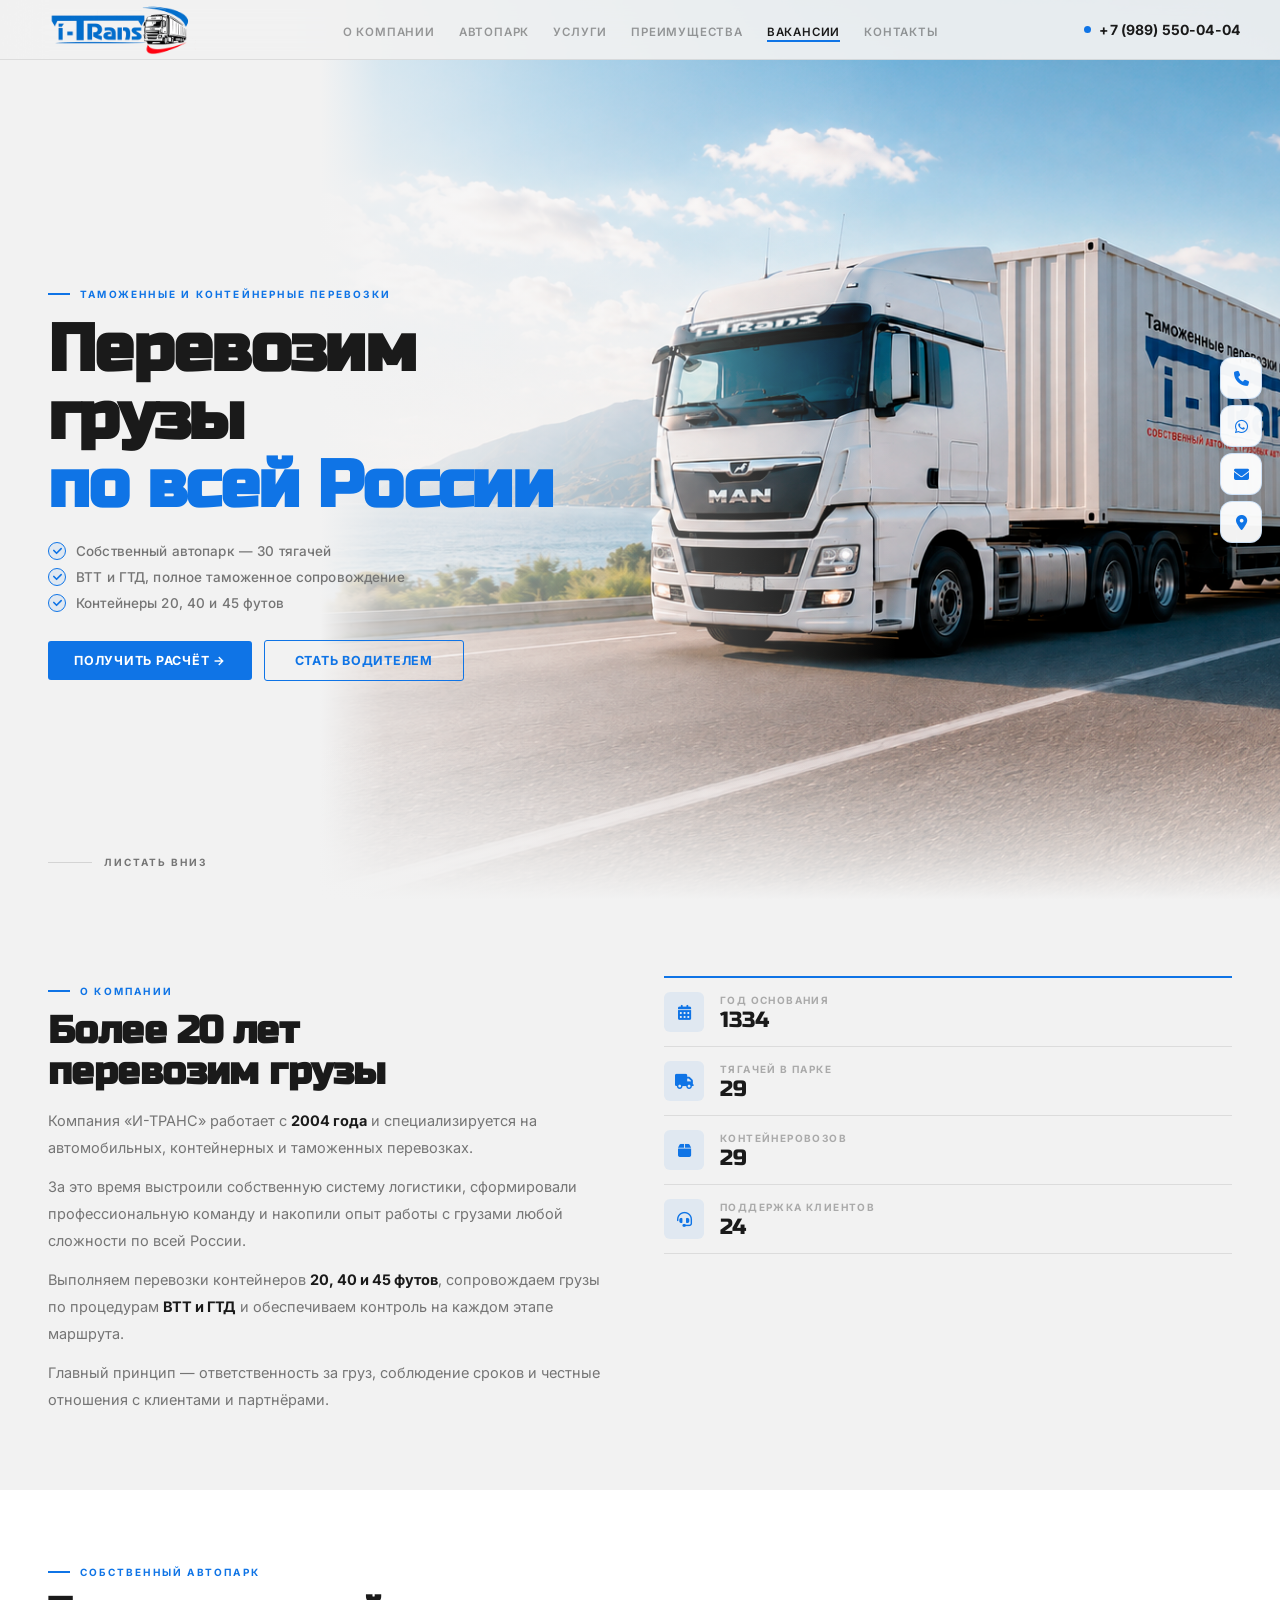
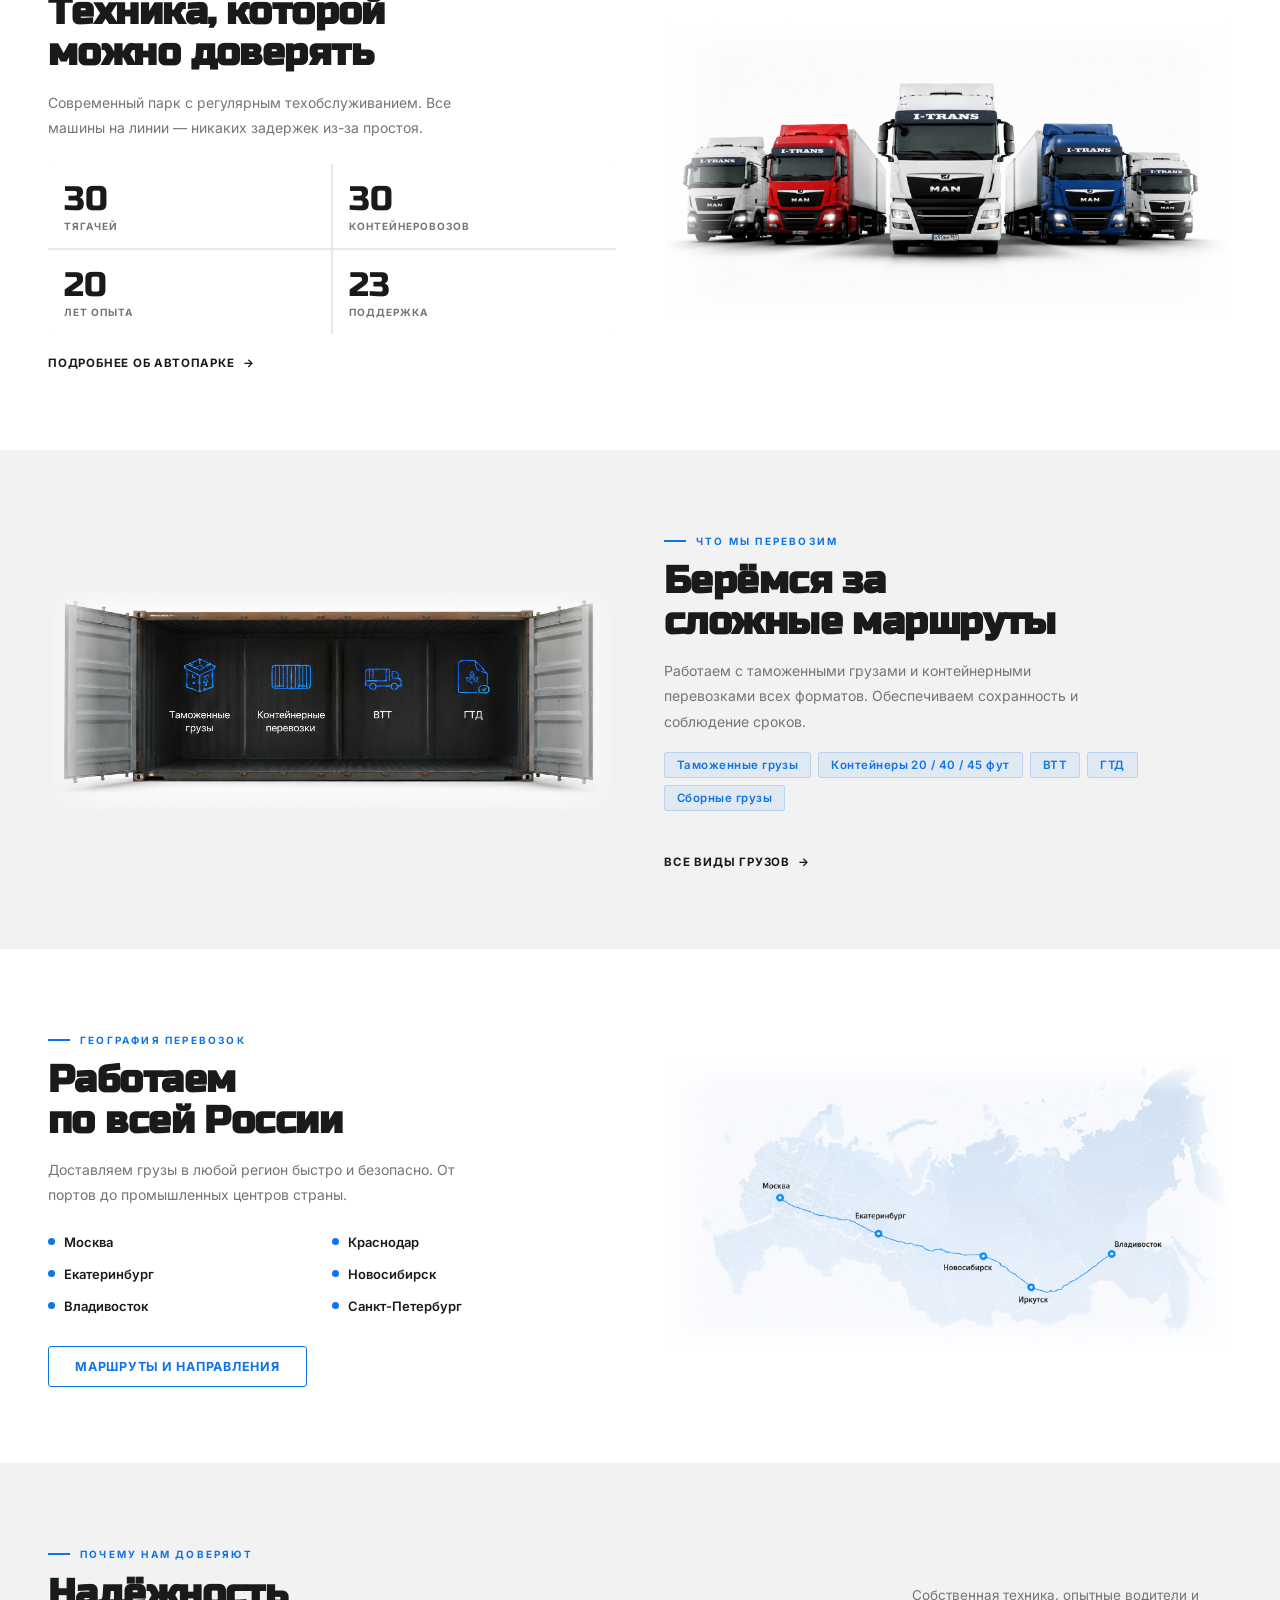
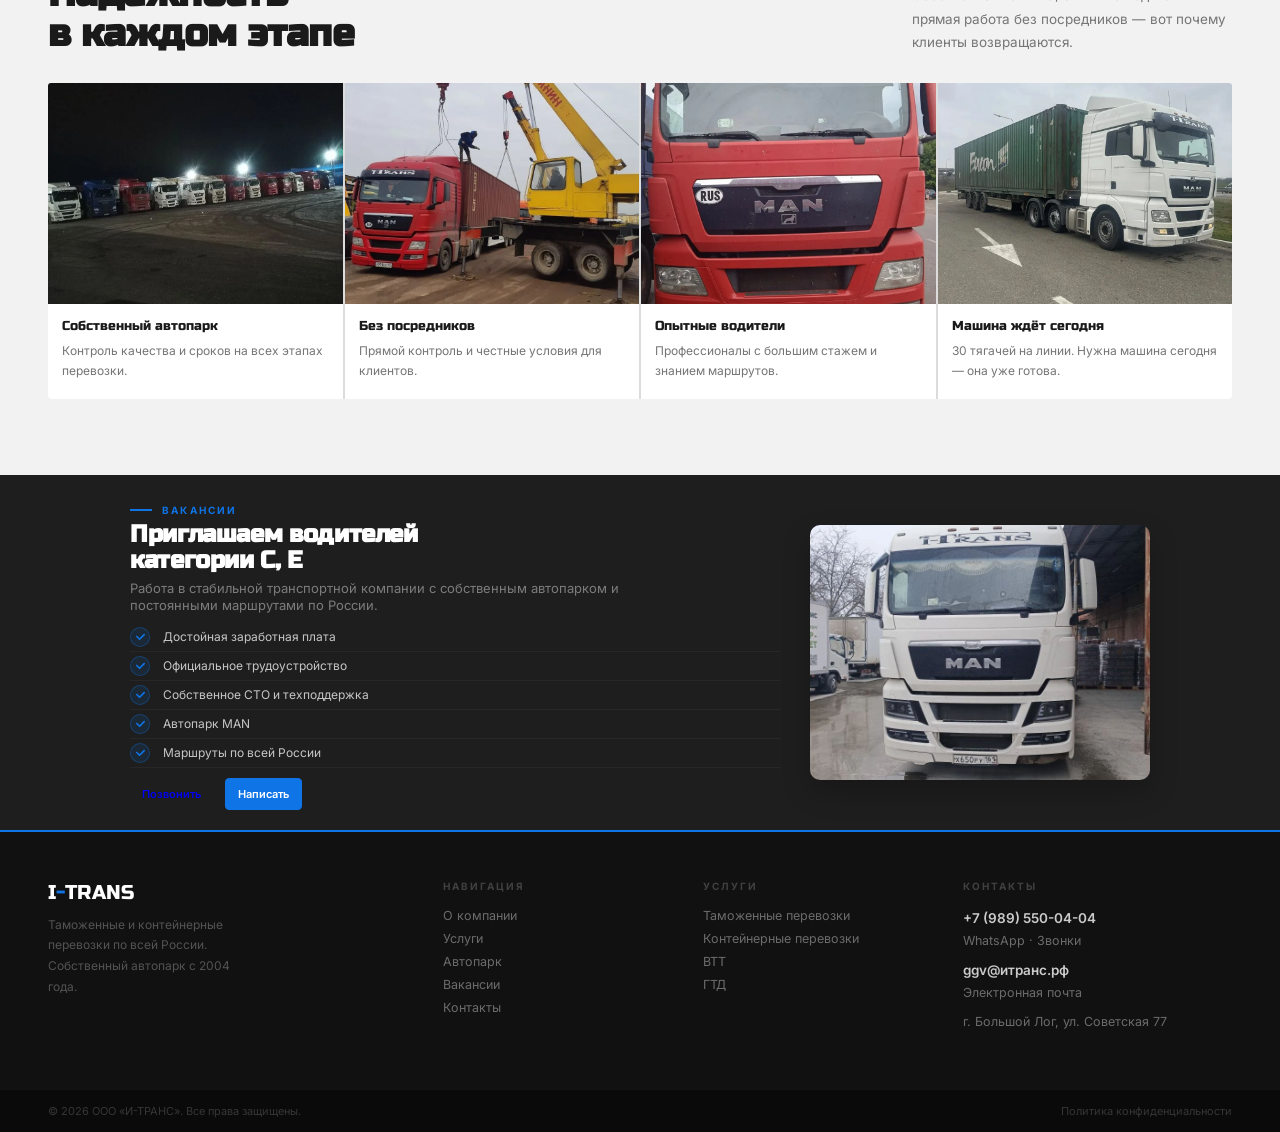
==== commit 6d1671a3: "final for today" ====
--- a/index.html
+++ b/index.html
@@ -362,10 +362,10 @@
         <li>Маршруты по всей России</li>
       </ul>
 
-      <div class="career-contacts">
-        <a href="tel:+79895500404">Позвонить</a>
-        <a href="https://wa.me/79895500404" target="_blank">WhatsApp</a>
-      </div>
+    <div class="career-contacts">
+      <a href="tel:+79895500404">Позвонить</a>
+      <a href="#" onclick="event.preventDefault(); document.getElementById('messengerModal').classList.add('open');">Написать</a>
+    </div>
     </div>
 
     <!-- desktop image -->
@@ -428,11 +428,43 @@
     Позвонить
   </a>
   <a href="https://wa.me/79895500404" class="mobile-bottom-wa" target="_blank">
-    <i class="fab fa-whatsapp"></i>
-    WhatsApp
+    <img src="https://upload.wikimedia.org/wikipedia/commons/6/6b/WhatsApp.svg" alt="MAX" style="width: 20px; height: 20px; object-fit: contain;">
+  </a>
+  <a href="https://max.ru/+79895500404" class="mobile-bottom-wa" target="_blank">
+    <img src="https://upload.wikimedia.org/wikipedia/commons/thumb/1/12/%D0%9B%D0%BE%D0%B3%D0%BE%D1%82%D0%B8%D0%BF_MAX.svg/250px-%D0%9B%D0%BE%D0%B3%D0%BE%D1%82%D0%B8%D0%BF_MAX.svg.png" alt="MAX" style="width: 20px; height: 20px; object-fit: contain;">
+  </a>
+  <a href="https://t.me/+79895500404" class="mobile-bottom-wa" target="_blank">
+    <img src="https://upload.wikimedia.org/wikipedia/commons/8/83/Telegram_2019_Logo.svg" alt="MAX" style="width: 20px; height: 20px; object-fit: contain;">
   </a>
 </div>
 
 <script src="static/js/main.js"></script>
+
+
+<!-- ─── MESSENGER MODAL ─── -->
+<div id="messengerModal" class="messenger-modal">
+  <div class="messenger-modal-overlay" onclick="document.getElementById('messengerModal').classList.remove('open')"></div>
+  <div class="messenger-modal-box">
+    <p class="messenger-modal-title">Выберите мессенджер</p>
+    <div class="messenger-modal-links">
+      <a href="https://wa.me/79895500404" target="_blank">
+        <img src="https://upload.wikimedia.org/wikipedia/commons/6/6b/WhatsApp.svg" style="width:48px;height:48px;">
+        WhatsApp
+      </a>
+      <a href="https://max.ru/+79895500404" target="_blank">
+        <img src="https://upload.wikimedia.org/wikipedia/commons/thumb/1/12/%D0%9B%D0%BE%D0%B3%D0%BE%D1%82%D0%B8%D0%BF_MAX.svg/250px-%D0%9B%D0%BE%D0%B3%D0%BE%D1%82%D0%B8%D0%BF_MAX.svg.png" style="width:48px;height:48px;object-fit:contain;">
+        MAX
+      </a>
+      <a href="https://t.me/+79895500404" target="_blank">
+        <img src="https://upload.wikimedia.org/wikipedia/commons/8/83/Telegram_2019_Logo.svg" style="width:48px;height:48px;">
+        Telegram
+      </a>
+    </div>
+    <button onclick="document.getElementById('messengerModal').classList.remove('open')">Закрыть</button>
+  </div>
+</div>
+
+
+
 </body>
 </html>
--- a/static/css/style.css
+++ b/static/css/style.css
@@ -1,6 +1,6 @@
 /* ═══════════════════════════════════════════
    I-TRANS — style.css
-   Clean structured version
+   Full rewritten version for provided HTML
    ═══════════════════════════════════════════ */
 
 /* ═══════════════════════════════════════════
@@ -15,8 +15,8 @@
 :root {
   --blue: #0f74e6;
   --blue-dark: #0a5bbf;
-  --blue-dim: rgba(15,116,230,0.08);
-  --blue-mid: rgba(15,116,230,0.14);
+  --blue-dim: rgba(15, 116, 230, 0.08);
+  --blue-mid: rgba(15, 116, 230, 0.14);
 
   --dark: #1a1a1a;
   --dark-2: #111111;
@@ -29,8 +29,8 @@
   --text-muted: #757575;
   --text-subtle: #aaa;
 
-  --border: rgba(0,0,0,0.09);
-  --border-blue: rgba(15,116,230,0.18);
+  --border: rgba(0, 0, 0, 0.09);
+  --border-blue: rgba(15, 116, 230, 0.18);
 
   --font-display: 'Russo One', sans-serif;
   --font-body: 'Inter', sans-serif;
@@ -38,6 +38,7 @@
   --section-pad: 76px 48px;
   --radius: 3px;
   --radius-md: 6px;
+  --radius-lg: 12px;
 
   --ease-out: cubic-bezier(0.16, 1, 0.3, 1);
   --ease-in-out: cubic-bezier(0.4, 0, 0.2, 1);
@@ -60,6 +61,14 @@
   font-feature-settings: 'kern' 1, 'liga' 1;
 }
 
+img {
+  max-width: 100%;
+}
+
+a {
+  -webkit-tap-highlight-color: transparent;
+}
+
 /* ═══════════════════════════════════════════
    KEYFRAMES
    ═══════════════════════════════════════════ */
@@ -80,8 +89,18 @@
 }
 
 @keyframes pulseBlue {
-  0%, 100% { box-shadow: 0 0 0 0 rgba(15,116,230,0.35); }
-  50%      { box-shadow: 0 0 0 7px rgba(15,116,230,0); }
+  0%, 100% { box-shadow: 0 0 0 0 rgba(15, 116, 230, 0.35); }
+  50%      { box-shadow: 0 0 0 7px rgba(15, 116, 230, 0); }
+}
+
+@keyframes shimmer {
+  0% { transform: translateX(-130%) skewX(-20deg); }
+  100% { transform: translateX(130%) skewX(-20deg); }
+}
+
+@keyframes popIn {
+  0% { opacity: 0; transform: translateY(14px) scale(0.96); }
+  100% { opacity: 1; transform: translateY(0) scale(1); }
 }
 
 /* ═══════════════════════════════════════════
@@ -98,7 +117,7 @@
   align-items: center;
   justify-content: space-between;
   padding: 0 40px;
-  background: rgba(242,242,242,0.93);
+  background: rgba(242, 242, 242, 0.93);
   backdrop-filter: blur(20px);
   -webkit-backdrop-filter: blur(20px);
   border-bottom: 1px solid var(--border);
@@ -107,8 +126,8 @@
 }
 
 .navbar.scrolled {
-  box-shadow: 0 1px 24px rgba(0,0,0,0.08);
-  background: rgba(242,242,242,0.97);
+  box-shadow: 0 1px 24px rgba(0, 0, 0, 0.08);
+  background: rgba(242, 242, 242, 0.97);
 }
 
 .navbar-logo {
@@ -124,8 +143,8 @@
 
 .navbar-logo img {
   height: 104px;
+  width: auto;
   margin-top: 4%;
-  width: auto;
 }
 
 .navbar-nav {
@@ -136,7 +155,7 @@
 
 .navbar-nav a {
   text-decoration: none;
-  color: rgba(0,0,0,0.38);
+  color: rgba(0, 0, 0, 0.38);
   font-size: 11.5px;
   font-weight: 600;
   letter-spacing: 0.07em;
@@ -171,7 +190,7 @@
   display: flex;
   align-items: center;
   gap: 8px;
-  font-size: 13.5px;
+  font-size: 14px;
   font-weight: 700;
   color: var(--dark);
   text-decoration: none;
@@ -211,7 +230,6 @@
   padding: 4px;
   z-index: 302;
   flex-shrink: 0;
-  -webkit-tap-highlight-color: transparent;
 }
 
 .navbar-toggle span {
@@ -330,7 +348,6 @@
   text-decoration: none;
   letter-spacing: -0.01em;
   transition: color 0.22s, background 0.22s, padding-left 0.28s var(--ease-out);
-  -webkit-tap-highlight-color: transparent;
 }
 
 .mobile-nav-links a .nav-arrow {
@@ -365,7 +382,7 @@
 .mobile-nav-phone {
   display: block;
   font-family: var(--font-display);
-  font-size: 21px;
+  font-size: 14px;
   color: #fff;
   text-decoration: none;
   margin-bottom: 5px;
@@ -397,8 +414,11 @@
   letter-spacing: 0.1em;
   text-transform: uppercase;
   border-radius: var(--radius);
-  transition: background 0.22s, transform 0.15s;
-  -webkit-tap-highlight-color: transparent;
+  transition: background 0.22s, transform 0.15s, box-shadow 0.22s;
+}
+
+.mobile-nav-cta:hover {
+  box-shadow: 0 10px 22px rgba(15, 116, 230, 0.24);
 }
 
 .mobile-nav-cta:active {
@@ -440,7 +460,6 @@
   letter-spacing: 0.05em;
   text-transform: uppercase;
   transition: opacity 0.18s, transform 0.15s;
-  -webkit-tap-highlight-color: transparent;
   min-height: 46px;
 }
 
@@ -484,12 +503,12 @@
   display: flex;
   align-items: center;
   justify-content: center;
-  background: rgba(255,255,255,0.95);
+  background: rgba(255, 255, 255, 0.95);
   border: 1px solid var(--border-blue);
   border-radius: 12px;
   color: var(--blue);
   text-decoration: none;
-  box-shadow: 0 2px 14px rgba(0,0,0,0.07);
+  box-shadow: 0 2px 14px rgba(0, 0, 0, 0.07);
   opacity: 0;
   transform: translateX(18px);
   transition: background var(--dur-base) var(--ease-out),
@@ -514,7 +533,7 @@
   color: #fff;
   border-color: var(--blue);
   transform: translateX(-4px) !important;
-  box-shadow: 0 4px 20px rgba(15,116,230,0.32);
+  box-shadow: 0 4px 20px rgba(15, 116, 230, 0.32);
 }
 
 /* ═══════════════════════════════════════════
@@ -525,6 +544,7 @@
 .btn-outline-white {
   display: inline-flex;
   align-items: center;
+  justify-content: center;
   gap: 8px;
   font-size: 12.5px;
   font-weight: 700;
@@ -534,39 +554,54 @@
   letter-spacing: 0.06em;
   text-transform: uppercase;
   border-radius: var(--radius);
-  transition: all var(--dur-base) var(--ease-out);
+  transition: transform var(--dur-base) var(--ease-out),
+              box-shadow var(--dur-base) var(--ease-out),
+              background var(--dur-base) var(--ease-out),
+              color var(--dur-base) var(--ease-out),
+              border-color var(--dur-base) var(--ease-out),
+              opacity var(--dur-base) var(--ease-out);
+  position: relative;
+  overflow: hidden;
+}
+
+.btn-blue::before,
+.btn-outline::before,
+.btn-outline-white::before,
+.career-contacts a:last-child::before {
+  content: '';
+  position: absolute;
+  inset: 0;
+  background: linear-gradient(
+    135deg,
+    rgba(255,255,255,0) 0%,
+    rgba(255,255,255,0.18) 50%,
+    rgba(255,255,255,0) 100%
+  );
+  transform: translateX(-130%) skewX(-20deg);
+  pointer-events: none;
+}
+
+.btn-blue:hover::before,
+.btn-outline:hover::before,
+.btn-outline-white:hover::before,
+.career-contacts a:last-child:hover::before {
+  animation: shimmer 700ms ease;
 }
 
 .btn-blue {
   background: var(--blue);
   color: #fff;
   border: none;
-  position: relative;
-  overflow: hidden;
-}
-
-.btn-blue::after {
-  content: '';
-  position: absolute;
-  inset: 0;
-  background: linear-gradient(135deg, transparent 0%, rgba(255,255,255,0.1) 50%, transparent 100%);
-  background-size: 200% 100%;
-  opacity: 0;
-  transition: opacity var(--dur-fast);
 }
 
 .btn-blue:hover {
   background: var(--blue-dark);
   transform: translateY(-2px);
-  box-shadow: 0 8px 24px rgba(15,116,230,0.34);
-}
-
-.btn-blue:hover::after {
-  opacity: 1;
+  box-shadow: 0 8px 24px rgba(15, 116, 230, 0.34);
 }
 
 .btn-blue:active {
-  transform: translateY(0);
+  transform: translateY(0) scale(0.98);
   box-shadow: none;
 }
 
@@ -580,19 +615,39 @@
   background: var(--blue);
   color: #fff;
   transform: translateY(-2px);
-  box-shadow: 0 8px 24px rgba(15,116,230,0.28);
+  box-shadow: 0 8px 24px rgba(15, 116, 230, 0.28);
 }
 
 .btn-outline-white {
   background: transparent;
-  color: rgba(255,255,255,0.78);
-  border: 1.5px solid rgba(255,255,255,0.2);
+  color: rgba(255, 255, 255, 0.78);
+  border: 1.5px solid rgba(255, 255, 255, 0.2);
 }
 
 .btn-outline-white:hover {
-  background: rgba(255,255,255,0.09);
+  background: rgba(255, 255, 255, 0.09);
   color: #fff;
-  border-color: rgba(255,255,255,0.42);
+  border-color: rgba(255, 255, 255, 0.42);
+}
+
+/* Special button in careers */
+.career-contacts a:last-child {
+  position: relative;
+  overflow: hidden;
+  background: var(--blue);
+  color: #fff;
+  border: 1px solid var(--blue);
+}
+
+.career-contacts a:last-child:hover {
+  background: var(--blue-dark);
+  transform: translateY(-2px);
+  box-shadow: 0 10px 26px rgba(15, 116, 230, 0.28);
+}
+
+.career-contacts a:last-child:active {
+  transform: translateY(0) scale(0.97);
+  box-shadow: 0 4px 14px rgba(15, 116, 230, 0.18);
 }
 
 /* ═══════════════════════════════════════════
@@ -608,7 +663,7 @@
 .section--darker { background: var(--dark-2); }
 
 .section--dark .checklist li {
-  color: rgba(255,255,255,0.75);
+  color: rgba(255, 255, 255, 0.75);
 }
 
 .section--dark .checklist li:hover {
@@ -669,7 +724,7 @@
 
 .section--dark .section-text,
 .section--darker .section-text {
-  color: rgba(255,255,255,0.42);
+  color: rgba(255, 255, 255, 0.42);
 }
 
 /* ═══════════════════════════════════════════
@@ -693,16 +748,16 @@
 }
 
 .hero-bg img {
-  width: 72%;
+  width: 100%;
   height: 100%;
   object-fit: cover;
-  object-position: center;
+  object-position: calc(40% + 1vw) center;
 }
 
 .hero-overlay {
   position: absolute;
   inset: 0;
-  background: linear-gradient(to right, var(--bg) 38%, rgba(242,242,242,0.72) 54%, transparent 70%);
+  background: linear-gradient(to right, var(--bg) 25%, rgba(242, 242, 242, 0.72) 30%, transparent 70%);
 }
 
 .hero-overlay-bottom {
@@ -805,6 +860,11 @@
   animation: fadeUp 0.6s var(--ease-out) 0.66s both;
 }
 
+.hero-actions .btn-blue,
+.hero-actions .btn-outline {
+  min-width: 200px;
+}
+
 .hero-scroll {
   position: absolute;
   bottom: 32px;
@@ -830,7 +890,7 @@
 .hero-scroll-line {
   width: 44px;
   height: 1px;
-  background: rgba(0,0,0,0.12);
+  background: rgba(0, 0, 0, 0.12);
   position: relative;
   overflow: hidden;
 }
@@ -847,7 +907,7 @@
 }
 
 /* ═══════════════════════════════════════════
-   SECTION GRIDS
+   GRID LAYOUTS
    ═══════════════════════════════════════════ */
 .company-grid,
 .fleet-grid,
@@ -856,14 +916,17 @@
 .careers-grid {
   display: grid;
   grid-template-columns: 1fr 1fr;
-  align-items: start;
   gap: 48px;
+  align-items: center;
 }
 
 .company-grid {
   align-items: start;
 }
-/* Company aside (desktop) */
+
+/* ═══════════════════════════════════════════
+   COMPANY
+   ═══════════════════════════════════════════ */
 .company-aside {
   display: flex;
   flex-direction: column;
@@ -878,7 +941,6 @@
   border-bottom: 1px solid var(--border);
   position: relative;
   overflow: hidden;
-  cursor: default;
 }
 
 .company-aside-item::before {
@@ -907,10 +969,9 @@
   color: var(--blue);
   font-size: 15px;
   flex-shrink: 0;
-  transition:
-    background var(--dur-base) var(--ease-out),
-    color var(--dur-base) var(--ease-out),
-    transform var(--dur-base) var(--ease-out);
+  transition: background var(--dur-base) var(--ease-out),
+              color var(--dur-base) var(--ease-out),
+              transform var(--dur-base) var(--ease-out);
 }
 
 .company-aside-item:hover .company-aside-icon {
@@ -940,6 +1001,7 @@
 .company-aside-item:hover .company-aside-value {
   color: var(--blue);
 }
+
 .company-body p {
   font-size: 14.5px;
   color: var(--text-muted);
@@ -957,13 +1019,9 @@
   font-weight: 700;
 }
 
-.fleet-grid,
-.services-grid,
-.geo-grid,
-.careers-grid {
-  align-items: center;
-}
-
+/* ═══════════════════════════════════════════
+   FLEET
+   ═══════════════════════════════════════════ */
 .fleet-left {
   display: flex;
   flex-direction: column;
@@ -1001,7 +1059,7 @@
 }
 
 .fleet-stat:hover {
-  background: rgba(255,255,255,0.7);
+  background: rgba(255, 255, 255, 0.7);
 }
 
 .fleet-stat:hover::before {
@@ -1087,7 +1145,9 @@
 }
 
 .fleet-image-wrapper:hover .fleet-image,
-.cargo-image-wrapper:hover img {
+.cargo-image-wrapper:hover img,
+.geo-map-wrapper:hover img,
+.career-image:hover img {
   transform: scale(1.04);
 }
 
@@ -1264,7 +1324,7 @@
 
 .trust-card-img {
   width: 100%;
-  aspect-ratio: 4/3;
+  aspect-ratio: 4 / 3;
   overflow: hidden;
 }
 
@@ -1392,10 +1452,6 @@
   transition: transform 0.5s var(--ease-out);
 }
 
-#careers .career-image:hover img {
-  transform: scale(1.03);
-}
-
 .career-contacts {
   display: flex;
   gap: 12px;
@@ -1414,16 +1470,6 @@
   border-radius: 4px;
 }
 
-.career-contacts a:first-child {
-  background: var(--blue);
-  color: #fff;
-}
-
-.career-contacts a:last-child {
-  border: 1px solid var(--blue);
-  color: var(--blue);
-}
-
 /* ═══════════════════════════════════════════
    CHECKLIST
    ═══════════════════════════════════════════ */
@@ -1439,16 +1485,16 @@
   align-items: center;
   gap: 13px;
   font-size: 13.5px;
-  color: rgba(255,255,255,0.55);
+  color: rgba(255, 255, 255, 0.55);
   line-height: 1.5;
   padding: 10px 0;
-  border-bottom: 1px solid rgba(255,255,255,0.04);
+  border-bottom: 1px solid rgba(255, 255, 255, 0.04);
   font-weight: 400;
   transition: color var(--dur-base), padding-left var(--dur-base) var(--ease-out);
 }
 
 .checklist li:hover {
-  color: rgba(255,255,255,0.88);
+  color: rgba(255, 255, 255, 0.88);
   padding-left: 4px;
 }
 
@@ -1457,8 +1503,8 @@
   width: 20px;
   height: 20px;
   flex-shrink: 0;
-  background: rgba(15,116,230,0.12);
-  border: 1px solid rgba(15,116,230,0.32);
+  background: rgba(15, 116, 230, 0.12);
+  border: 1px solid rgba(15, 116, 230, 0.32);
   border-radius: 50%;
   background-image: url("data:image/svg+xml,%3Csvg xmlns='http://www.w3.org/2000/svg' viewBox='0 0 12 12'%3E%3Cpath d='M2 6l3 3 5-5' stroke='%230f74e6' stroke-width='1.8' fill='none' stroke-linecap='round' stroke-linejoin='round'/%3E%3C/svg%3E");
   background-repeat: no-repeat;
@@ -1468,7 +1514,7 @@
 }
 
 .checklist li:hover::before {
-  background-color: rgba(15,116,230,0.22);
+  background-color: rgba(15, 116, 230, 0.22);
   border-color: var(--blue);
   transform: scale(1.12);
 }
@@ -1499,7 +1545,7 @@
 
 .footer-desc {
   font-size: 12px;
-  color: rgba(255,255,255,0.28);
+  color: rgba(255, 255, 255, 0.28);
   max-width: 200px;
   line-height: 1.72;
 }
@@ -1508,7 +1554,7 @@
   font-size: 10px;
   font-weight: 700;
   letter-spacing: 0.2em;
-  color: rgba(255,255,255,0.2);
+  color: rgba(255, 255, 255, 0.2);
   text-transform: uppercase;
   margin-bottom: 16px;
 }
@@ -1522,7 +1568,7 @@
 
 .footer-links a {
   text-decoration: none;
-  color: rgba(255,255,255,0.38);
+  color: rgba(255, 255, 255, 0.38);
   font-size: 12.5px;
   transition: color var(--dur-base), padding-left var(--dur-base) var(--ease-out);
   display: flex;
@@ -1541,7 +1587,7 @@
 }
 
 .footer-links a:hover {
-  color: rgba(255,255,255,0.82);
+  color: rgba(255, 255, 255, 0.82);
 }
 
 .footer-links a:hover::before {
@@ -1551,14 +1597,14 @@
 
 .footer-contact {
   font-size: 12.5px;
-  color: rgba(255,255,255,0.38);
+  color: rgba(255, 255, 255, 0.38);
   line-height: 1.55;
   margin-bottom: 10px;
 }
 
 .footer-contact strong {
   display: block;
-  color: rgba(255,255,255,0.78);
+  color: rgba(255, 255, 255, 0.78);
   font-size: 13.5px;
   margin-bottom: 2px;
   font-weight: 600;
@@ -1571,17 +1617,17 @@
   justify-content: space-between;
   align-items: center;
   font-size: 11px;
-  color: rgba(255,255,255,0.18);
+  color: rgba(255, 255, 255, 0.18);
 }
 
 .footer-bottom a {
-  color: rgba(255,255,255,0.18);
+  color: rgba(255, 255, 255, 0.18);
   text-decoration: none;
   transition: color var(--dur-base);
 }
 
 .footer-bottom a:hover {
-  color: rgba(255,255,255,0.45);
+  color: rgba(255, 255, 255, 0.45);
 }
 
 .divider {
@@ -1622,6 +1668,116 @@
 .geo-map-wrapper--mobile,
 .career-image--mobile {
   display: none;
+}
+
+/* ═══════════════════════════════════════════
+   MESSENGER MODAL
+   ═══════════════════════════════════════════ */
+.messenger-modal {
+  position: fixed;
+  inset: 0;
+  z-index: 500;
+  display: flex;
+  align-items: center;
+  justify-content: center;
+  opacity: 0;
+  visibility: hidden;
+  pointer-events: none;
+  transition:
+    opacity 520ms ease,
+    visibility 0s linear 520ms;
+}
+
+.messenger-modal.open {
+  opacity: 1;
+  visibility: visible;
+  pointer-events: all;
+  transition:
+    opacity 520ms ease,
+    visibility 0s;
+}
+
+.messenger-modal-overlay {
+  position: absolute;
+  inset: 0;
+  background: rgba(0, 0, 0, 0.55);
+  backdrop-filter: blur(4px);
+  -webkit-backdrop-filter: blur(4px);
+  opacity: 0;
+  transition: opacity 520ms ease;
+}
+
+.messenger-modal.open .messenger-modal-overlay {
+  opacity: 1;
+}
+
+.messenger-modal-box {
+  position: relative;
+  z-index: 1;
+  background: #fff;
+  border-radius: 12px;
+  padding: 32px 28px;
+  width: min(320px, 90vw);
+  text-align: center;
+  box-shadow: 0 24px 60px rgba(0, 0, 0, 0.28);
+  opacity: 0;
+  transform: translateY(18px) scale(0.97);
+  transition:
+    opacity 560ms ease,
+    transform 560ms var(--ease-out);
+}
+
+.messenger-modal.open .messenger-modal-box {
+  opacity: 1;
+  transform: translateY(0) scale(1);
+}
+
+.messenger-modal-title {
+  font-family: var(--font-display);
+  font-size: 16px;
+  margin-bottom: 24px;
+  color: #1a1a1a;
+}
+
+.messenger-modal-links {
+  display: flex;
+  justify-content: center;
+  gap: 20px;
+  flex-wrap: wrap;
+}
+
+.messenger-modal-links a {
+  display: flex;
+  flex-direction: column;
+  align-items: center;
+  gap: 8px;
+  text-decoration: none;
+  color: #1a1a1a;
+  font-size: 12px;
+  background: none;
+  border: none;
+  padding: 0;
+  min-height: unset;
+  transition: transform var(--dur-base) var(--ease-out), opacity var(--dur-base);
+}
+
+.messenger-modal-links a:hover {
+  transform: translateY(-2px);
+}
+
+.messenger-modal-box button {
+  margin-top: 24px;
+  background: none;
+  border: none;
+  color: #aaa;
+  font-size: 12px;
+  cursor: pointer;
+  transition: color var(--dur-fast), transform var(--dur-fast);
+}
+
+.messenger-modal-box button:hover {
+  color: #666;
+  transform: translateY(-1px);
 }
 
 /* ═══════════════════════════════════════════
@@ -1675,7 +1831,7 @@
   }
 
   .navbar-phone {
-    font-size: 15px;
+    font-size: 14px;
     gap: 6px;
   }
 
@@ -1694,6 +1850,7 @@
   .hero {
     align-items: flex-start;
     padding-top: 100px;
+    min-height: 100svh;
   }
 
   .hero-overlay-bottom {
@@ -1732,13 +1889,12 @@
 
   .hero-actions .btn-blue,
   .hero-actions .btn-outline {
-    justify-content: center;
     width: 260px;
   }
 
   .hero-scroll {
     left: 20px;
-    bottom: 100px;
+    bottom: 32px;
   }
 
   .company-grid,
@@ -1940,6 +2096,10 @@
     --section-pad: 44px 16px;
   }
 
+  .hero {
+    min-height: 70svh;
+  }
+
   .navbar {
     padding: 0 12px 0 16px;
   }
@@ -1949,7 +2109,7 @@
   }
 
   .navbar-phone {
-    font-size: 11px;
+    font-size: 14px;
     gap: 6px;
   }
 
@@ -1970,7 +2130,7 @@
 
   .hero-actions .btn-blue,
   .hero-actions .btn-outline {
-    width: 220px;
+    width: 200px;
   }
 
   .company-aside-value {
@@ -1987,7 +2147,7 @@
     font-size: 12px;
   }
 
-footer {
+  footer {
     grid-template-columns: 1fr 1fr;
     gap: 20px 16px;
   }
@@ -1999,16 +2159,20 @@
   .footer-desc {
     max-width: 100%;
   }
-}
+
+  .hero-actions {
+    margin-top: 25%;
+  }
 
   .section-title {
     font-size: clamp(24px, 6.5vw, 34px);
   }
- .hero-overlay {
+
+  .hero-overlay {
     background: linear-gradient(
       to right,
-      var(--bg) 28%,
-      rgba(242,242,242,0.62) 48%,
+      var(--bg) 20%,
+      rgba(242, 242, 242, 0.62) 30%,
       transparent 68%
     );
   }
@@ -2036,7 +2200,7 @@
       linear-gradient(to top,    #fff 0, transparent 14px),
       linear-gradient(to bottom, #fff 0, transparent 14px);
   }
-
+}
 
 /* ═══════════════════════════════════════════
    EXTRA SMALL (≤380px)
@@ -2046,13 +2210,22 @@
     font-size: 28px;
   }
 
+  .hero-actions .btn-blue,
+  .hero-actions .btn-outline {
+    width: 160px;
+  }
+
+  .hero-actions {
+    margin-top: 25%;
+  }
+
   .hero-checklist {
     gap: 4px;
   }
 
   .hero-checklist li {
-    font-size: 12px;
-    gap: 8px;
+    font-size: 12.5px;
+    max-width: 200px;
   }
 
   .mobile-bottom-bar a {
@@ -2060,7 +2233,6 @@
     gap: 6px;
     padding: 12px 10px;
   }
-  
 }
 
 /* ═══════════════════════════════════════════
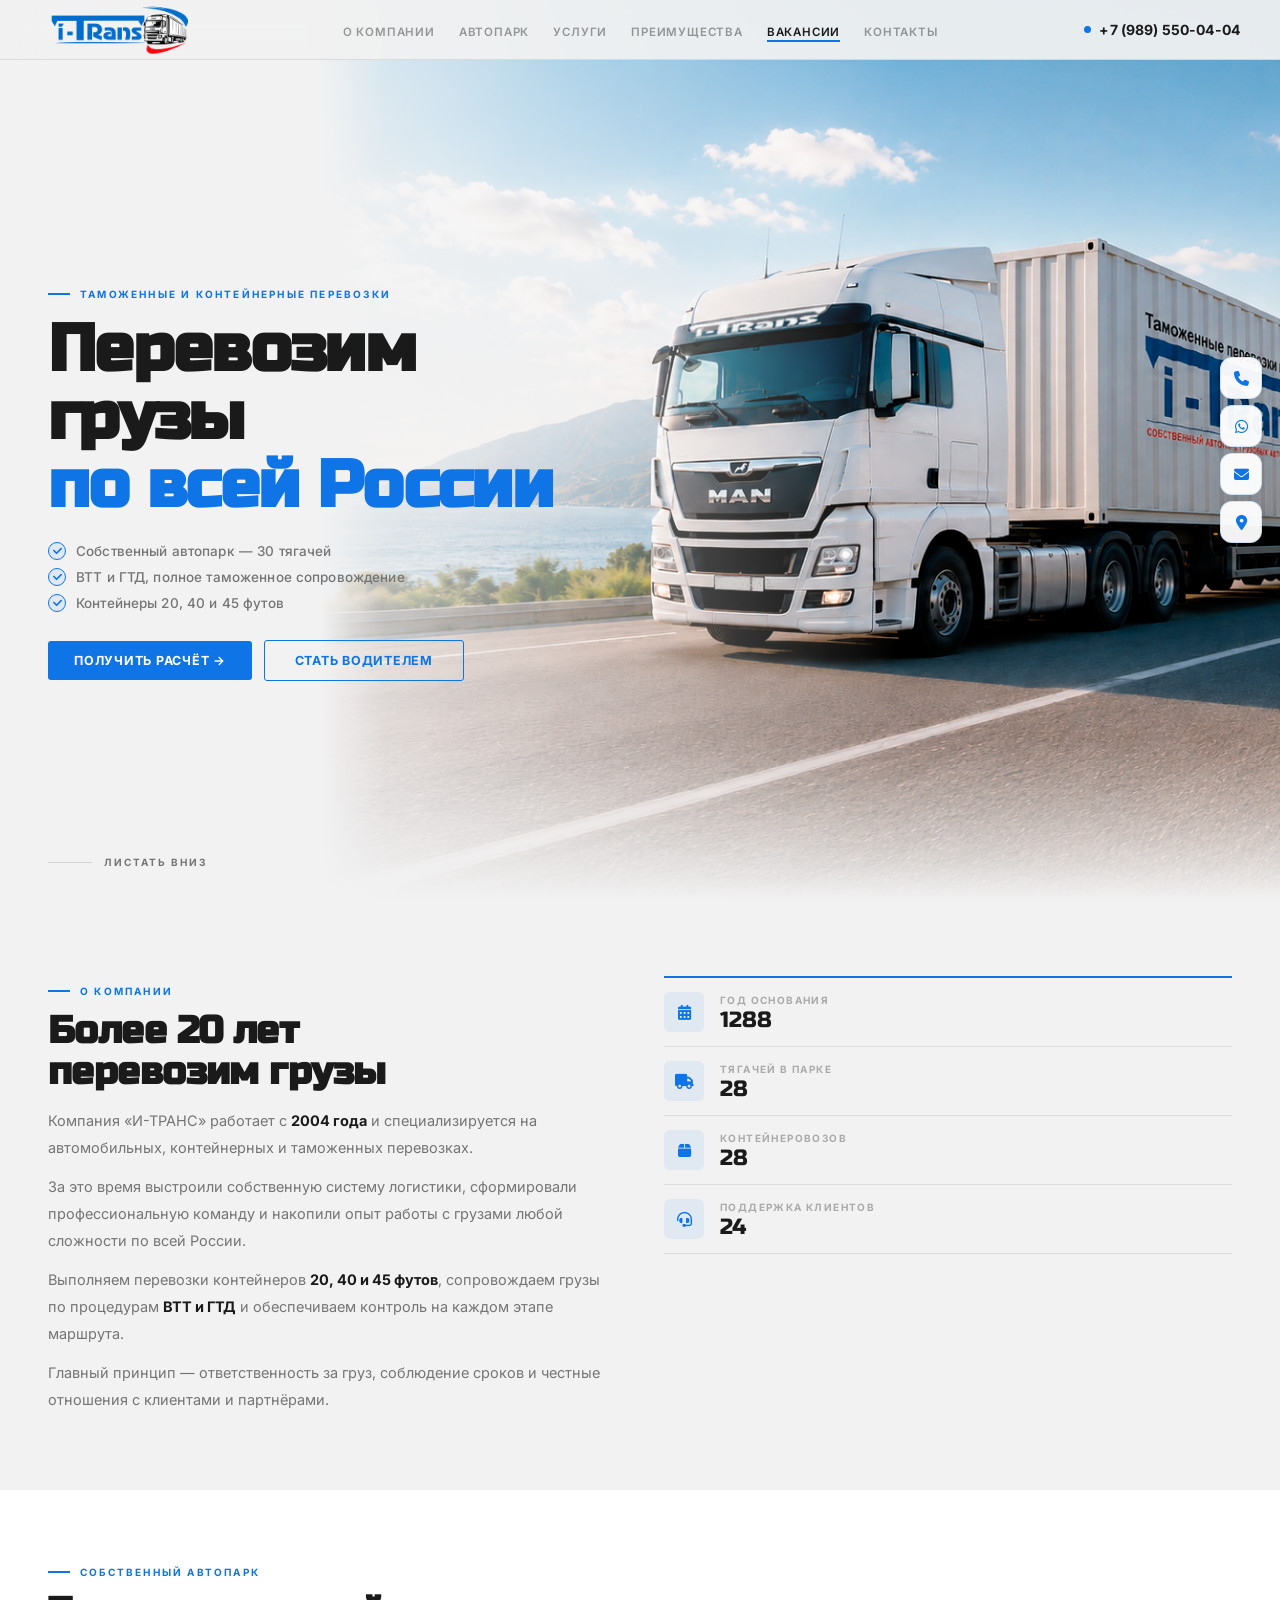
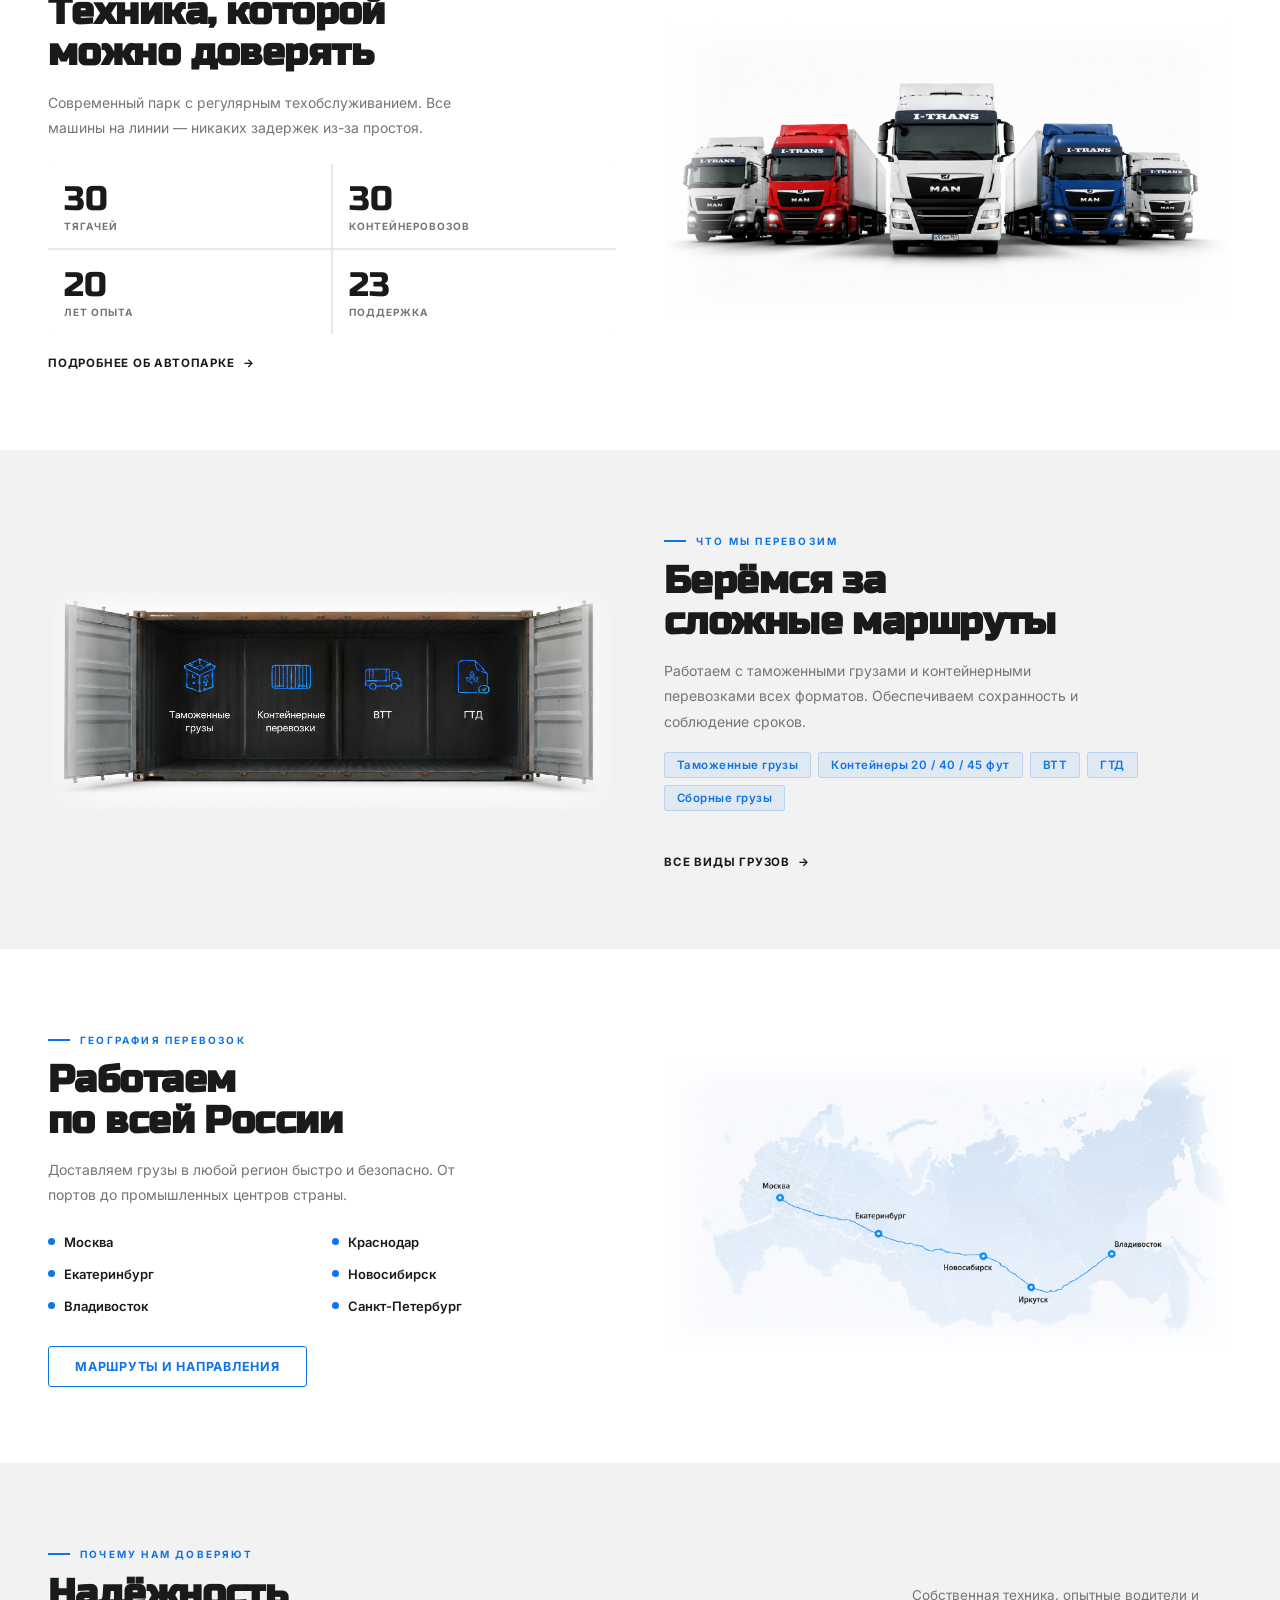
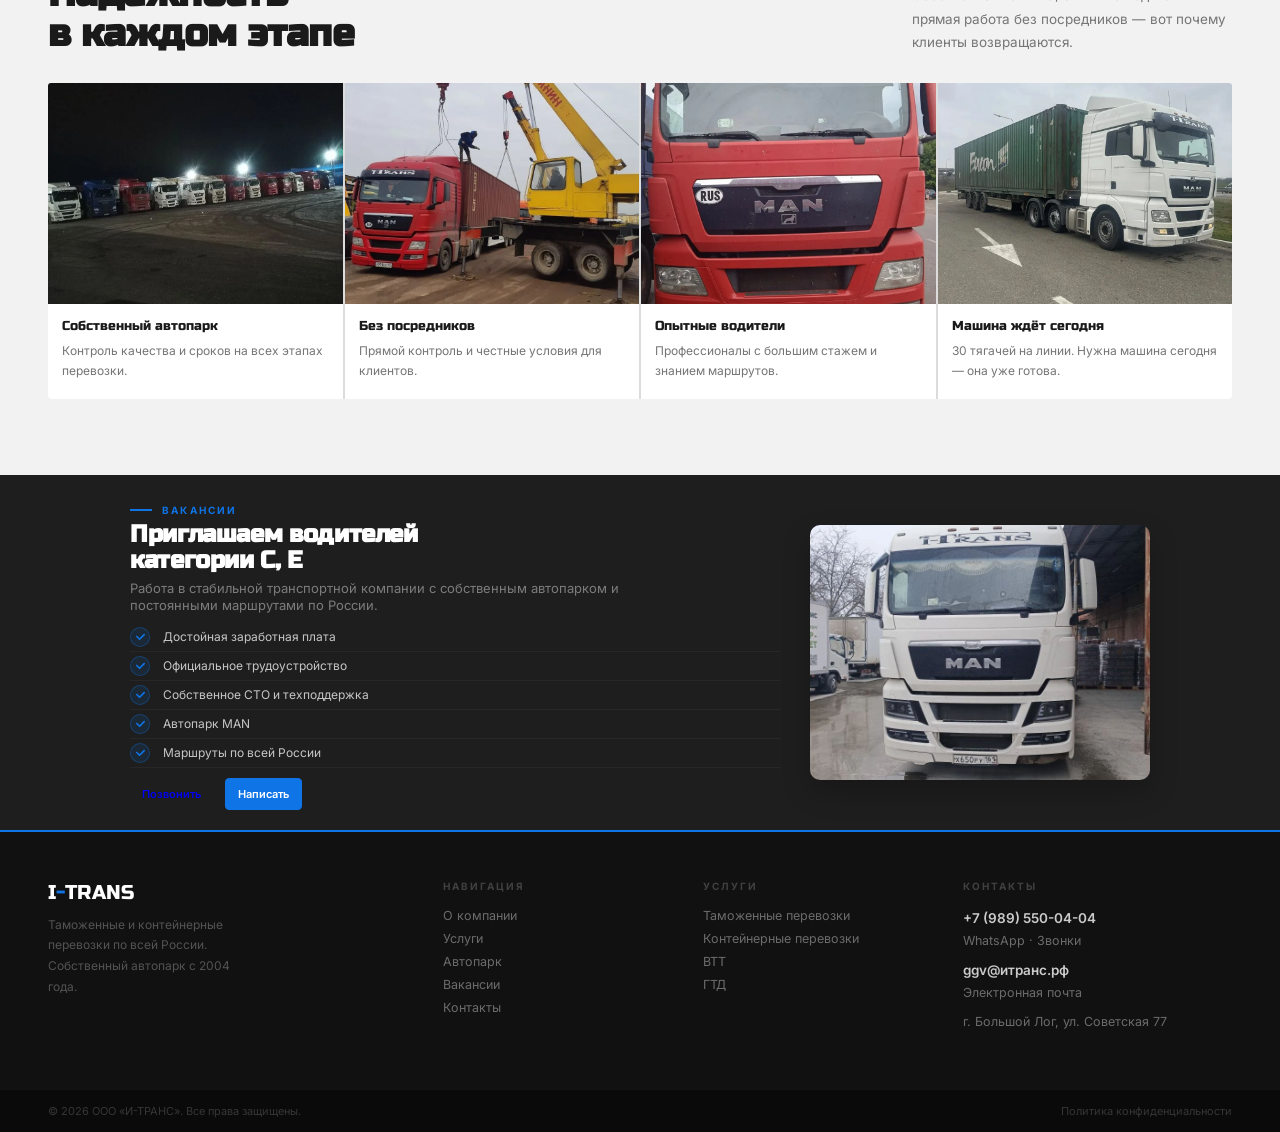
==== commit a4131963: "icon and margin" ====
--- a/index.html
+++ b/index.html
@@ -8,6 +8,7 @@
 <link href="https://fonts.googleapis.com/css2?family=Russo+One&family=Inter:wght@300;400;500;600;700;800&display=swap" rel="stylesheet">
 <link rel="stylesheet" href="https://cdnjs.cloudflare.com/ajax/libs/font-awesome/6.5.1/css/all.min.css">
 <link rel="stylesheet" href="static/css/style.css">
+<link rel="icon" type="image/png" href="favicon.png">
 </head>
 <body>
 
--- a/static/css/style.css
+++ b/static/css/style.css
@@ -1894,7 +1894,7 @@
 
   .hero-scroll {
     left: 20px;
-    bottom: 32px;
+    bottom: 0px;
   }
 
   .company-grid,
@@ -2161,7 +2161,7 @@
   }
 
   .hero-actions {
-    margin-top: 25%;
+    margin-top: 5%;
   }
 
   .section-title {
@@ -2216,7 +2216,7 @@
   }
 
   .hero-actions {
-    margin-top: 25%;
+    margin-top: 5%;
   }
 
   .hero-checklist {
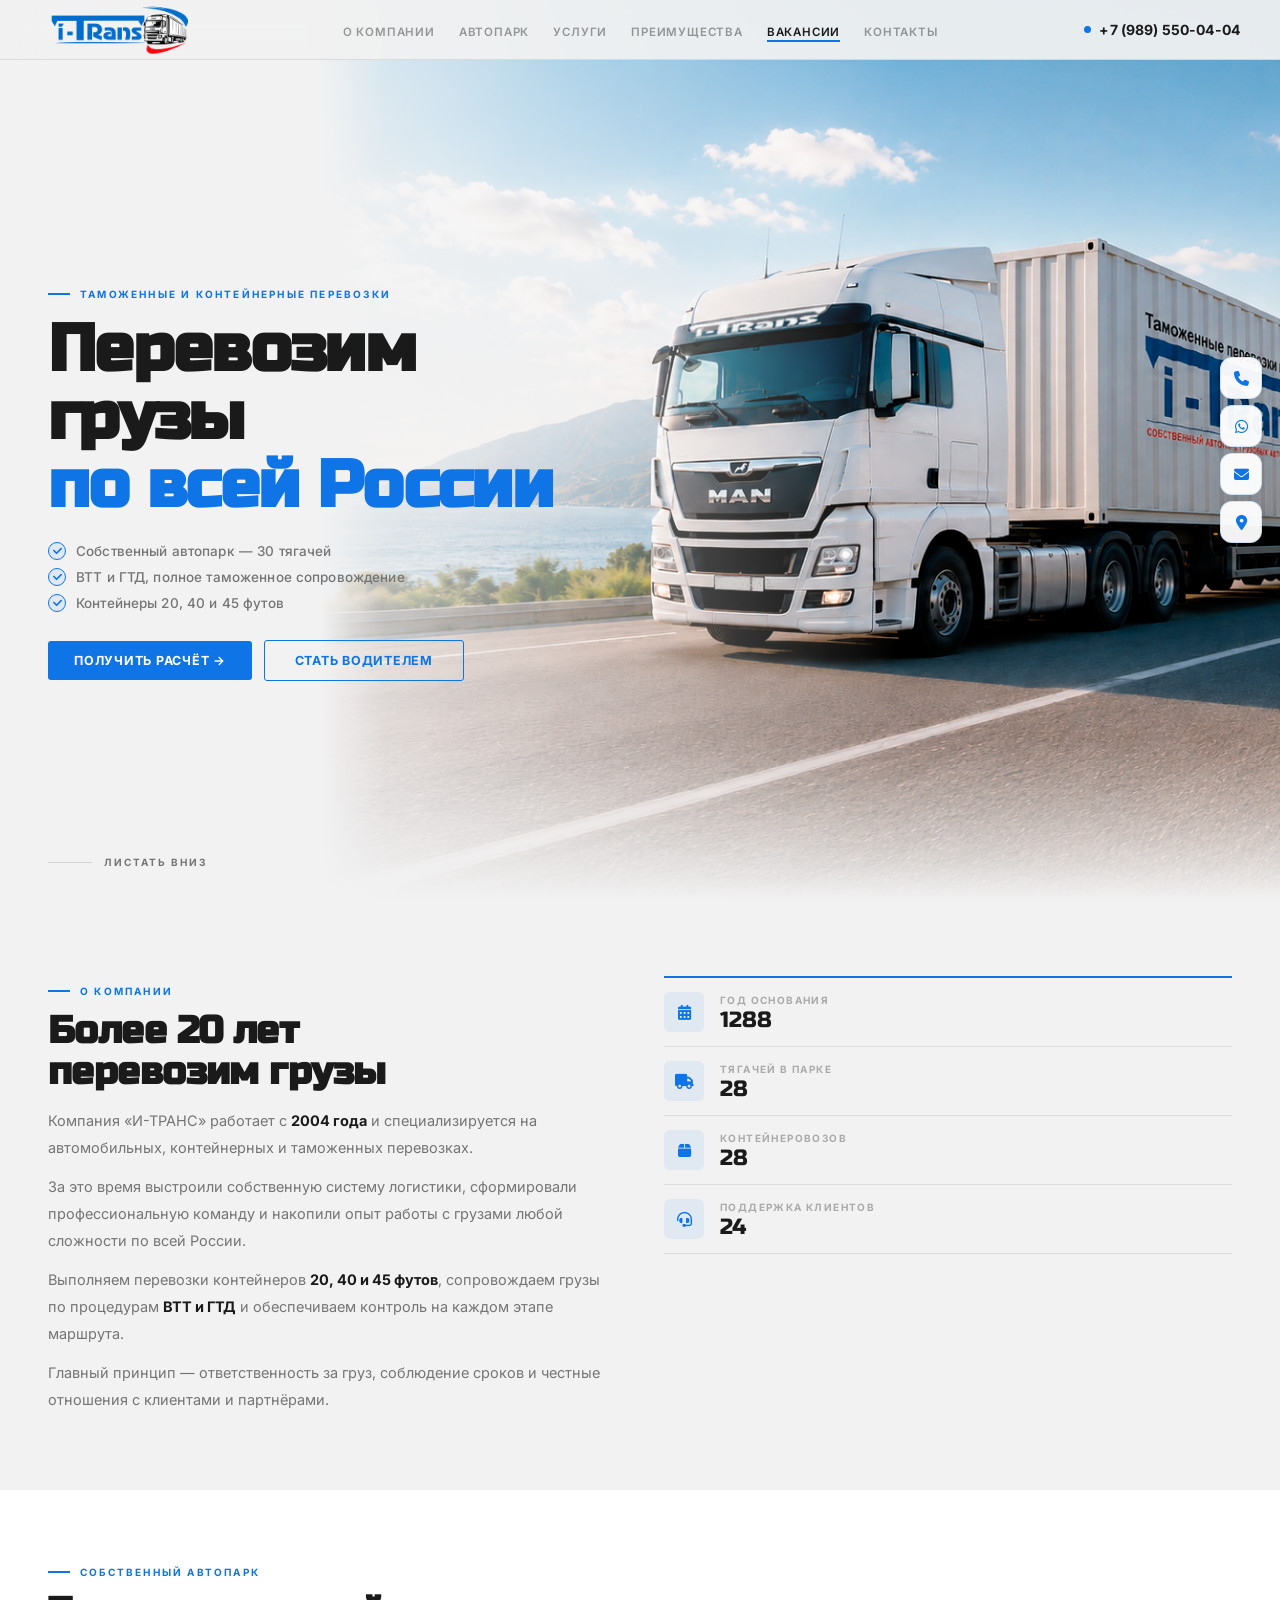
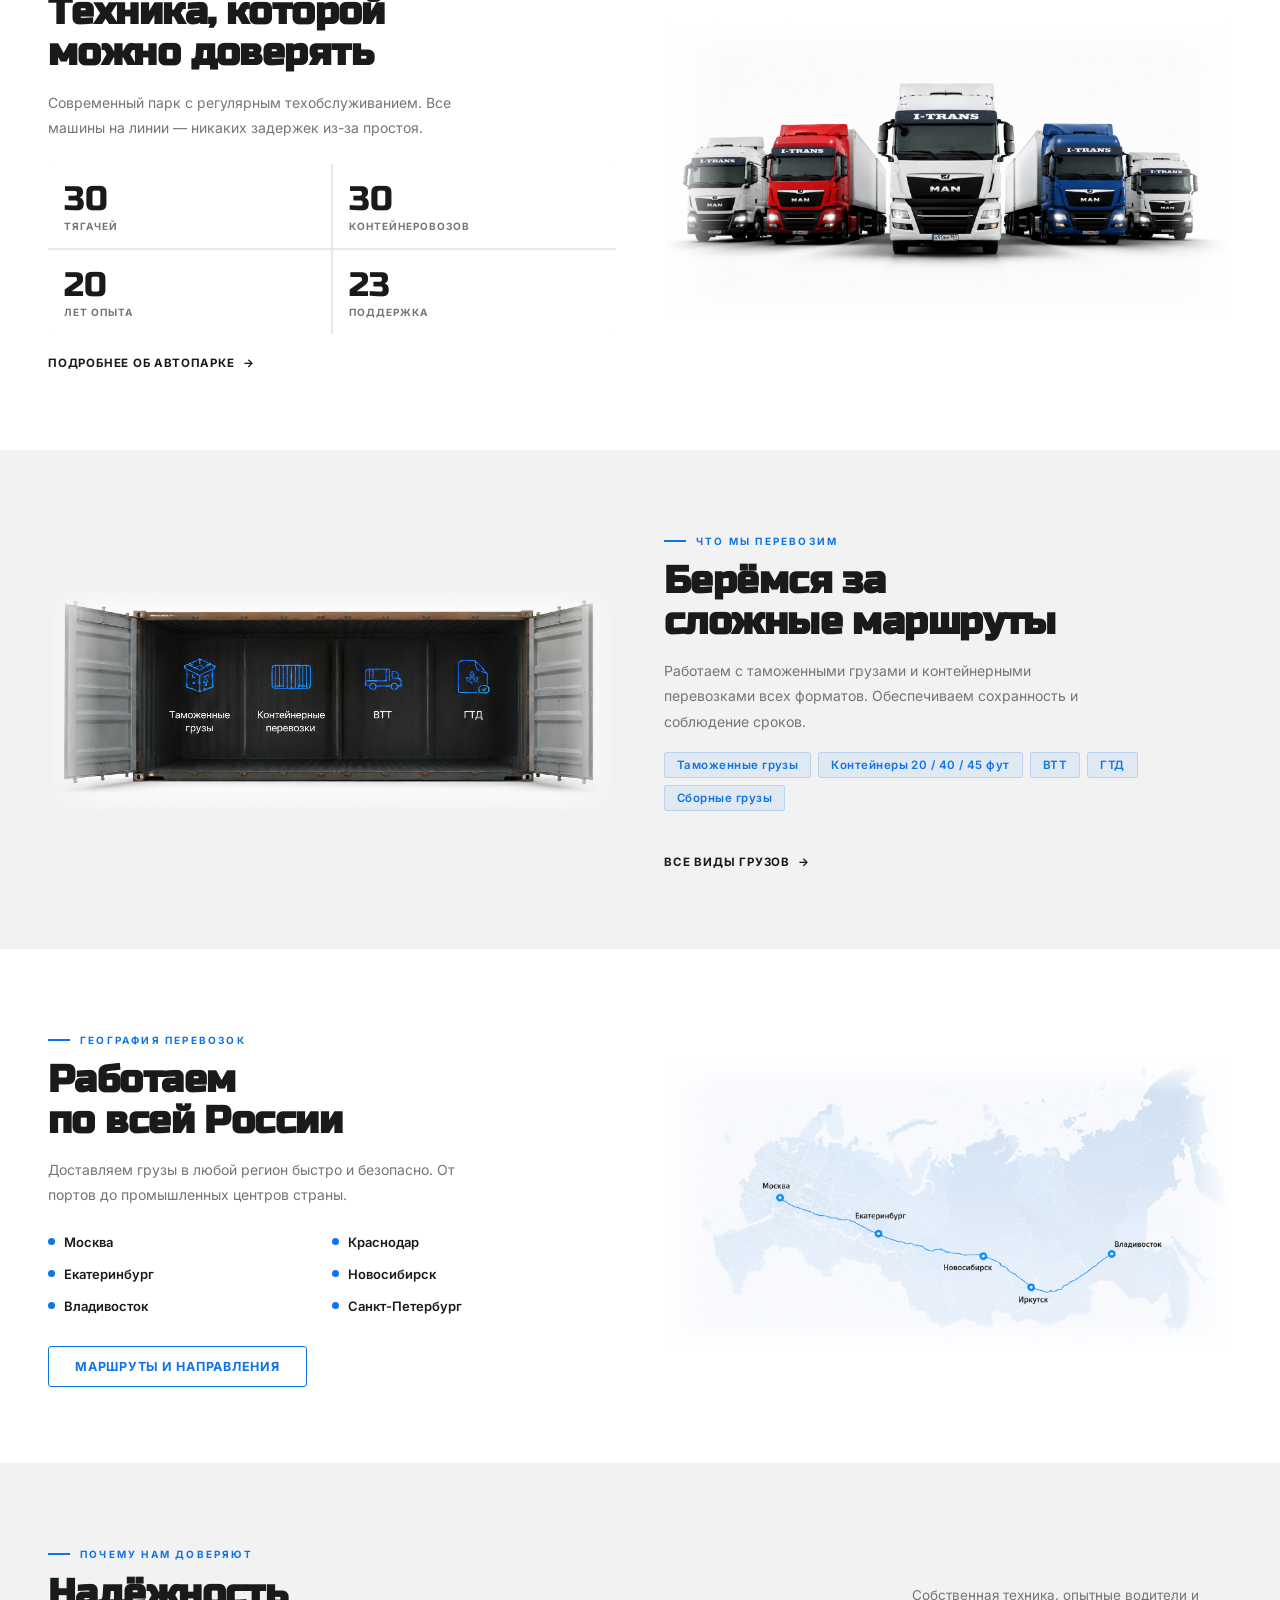
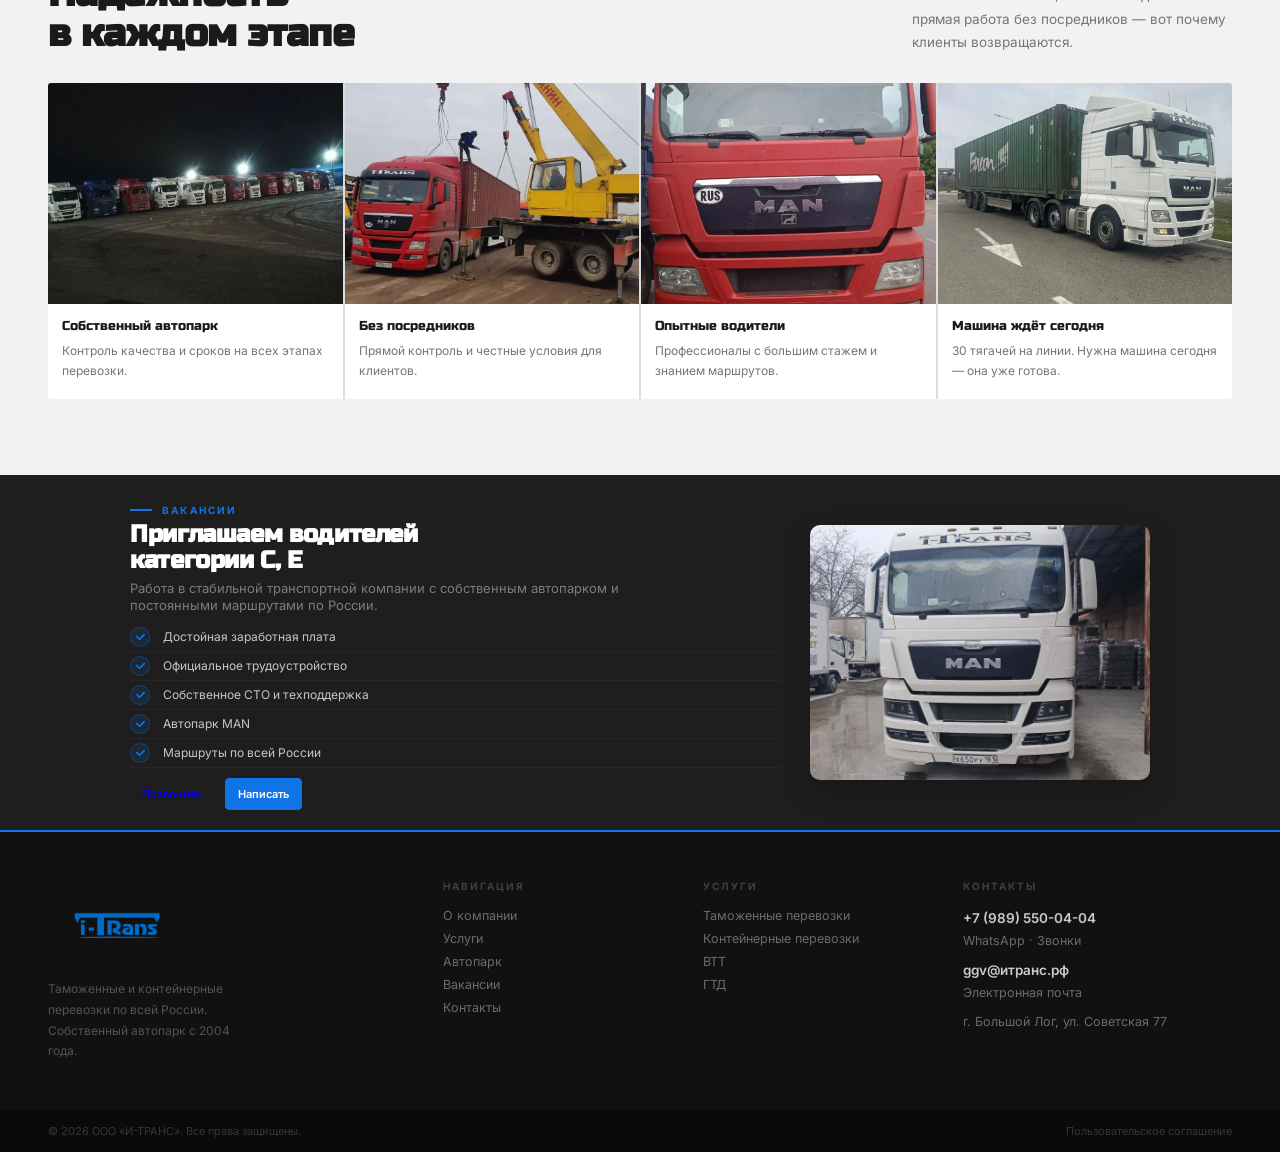
==== commit b1f0ea14: "policy" ====
--- a/index.html
+++ b/index.html
@@ -9,6 +9,8 @@
 <link rel="stylesheet" href="https://cdnjs.cloudflare.com/ajax/libs/font-awesome/6.5.1/css/all.min.css">
 <link rel="stylesheet" href="static/css/style.css">
 <link rel="icon" type="image/png" href="favicon.png">
+
+
 </head>
 <body>
 
@@ -380,7 +382,7 @@
 <!-- ─── FOOTER ─── -->
 <footer id="footer">
   <div class="footer-brand">
-    <div class="footer-logo">I<span>-</span>TRANS</div>
+    <div class="footer-logo"><img src="static/images/logoOnlyTxt.png" alt="I-TRANS"></div>
     <div class="footer-desc">Таможенные и контейнерные перевозки по всей России. Собственный автопарк с 2004 года.</div>
   </div>
   <div>
@@ -417,9 +419,14 @@
     </div>
   </div>
 </footer>
+
+<!-- ─── FOOTER BOTTOM (с ссылкой на соглашение) ─── -->
 <div class="footer-bottom">
   <span>© 2026 ООО «И-ТРАНС». Все права защищены.</span>
-  <a href="#">Политика конфиденциальности</a>
+  <div class="footer-bottom-links">
+
+    <a href="#" onclick="event.preventDefault(); document.getElementById('tosModal').classList.add('open');">Пользовательское соглашение</a>
+  </div>
 </div>
 
 <!-- ─── MOBILE BOTTOM BAR ─── -->
@@ -466,6 +473,95 @@
 </div>
 
 
+<!-- ─── MODAL: ПОЛЬЗОВАТЕЛЬСКОЕ СОГЛАШЕНИЕ ─── -->
+<div id="tosModal" class="tos-modal">
+  <div class="tos-modal-overlay" onclick="document.getElementById('tosModal').classList.remove('open')"></div>
+  <div class="tos-modal-box">
+    <div class="tos-modal-header">
+      <div>
+        <div class="tos-modal-eyebrow">ООО «И-ТРАНС»</div>
+        <h2 class="tos-modal-title">Пользовательское соглашение</h2>
+        <div class="tos-modal-date">Дата публикации: 16 июня 2026 г.</div>
+      </div>
+      <button class="tos-modal-close" onclick="document.getElementById('tosModal').classList.remove('open')" aria-label="Закрыть">
+        <svg width="18" height="18" viewBox="0 0 18 18" fill="none" xmlns="http://www.w3.org/2000/svg">
+          <path d="M1 1L17 17M17 1L1 17" stroke="currentColor" stroke-width="2" stroke-linecap="round"/>
+        </svg>
+      </button>
+    </div>
+
+    <div class="tos-modal-body">
+
+      <div class="tos-section">
+        <h3 class="tos-section-title">1. Общие положения</h3>
+        <p>1.1. Настоящее Пользовательское соглашение (далее — «Соглашение») регулирует отношения между Обществом с ограниченной ответственностью «И-ТРАНС» (далее — «Администрация») и любым физическим лицом, посещающим веб-сайт Администрации (далее — «Пользователь»).</p>
+        <p>1.2. Сайт является одностраничным информационно-рекламным ресурсом. Сайт создан исключительно в целях демонстрации презентационных материалов, фотографий техники (грузовиков) и информирования о деятельности Администрации. На Сайте полностью отсутствуют функции регистрации Пользователей, создания личных кабинетов, формы обратной связи для сбора данных или оформления онлайн-покупок.</p>
+        <p>1.3. Использование Сайта (включая простой просмотр страниц, изображений и текстовых материалов) означает полное и безоговорочное согласие Пользователя с настоящим Соглашением. Если Пользователь не согласен с какими-либо условиями, он обязан немедленно прекратить использование Сайта и покинуть его.</p>
+      </div>
+
+      <div class="tos-section">
+        <h3 class="tos-section-title">2. Права на интеллектуальную собственность</h3>
+        <p>2.1. Весь контент, размещенный на Сайте (включая, но не ограничиваясь: тексты, графические элементы, товарные знаки, логотипы, а также фотографии грузовых автомобилей и спецтехники), является объектом исключительных прав Администрации или используется ею на законных основаниях.</p>
+        <p>2.2. Любое копирование, скачивание, воспроизведение, распространение или использование материалов Сайта в коммерческих целях без предварительного письменного согласия Администрации строго запрещено.</p>
+        <p>2.3. Пользователь имеет право просматривать материалы Сайта исключительно для личного некоммерческого ознакомления.</p>
+      </div>
+
+      <div class="tos-section">
+        <h3 class="tos-section-title">3. Ограничение ответственности</h3>
+        <p>3.1. Информация и фотоматериалы на Сайте носят исключительно ознакомительный и рекламный характер. Информация не является публичной офертой, определяемой положениями Статьи 437 Гражданского кодекса РФ. Конкретные условия сотрудничества, цены и характеристики услуг уточняются индивидуально при прямой связи с Администрацией через указанные контакты.</p>
+        <p>3.2. Администрация прилагает все усилия для обеспечения корректной работы Сайта, но не гарантирует его постоянную непрерывную доступность. Сайт предоставляется по принципу «как есть» (as is).</p>
+        <p>3.3. Администрация не несет ответственности за технические сбои, перебои в работе сети Интернет, а также за любые убытки (прямые или косвенные), возникшие у Пользователя в связи с использованием или невозможностью использования материалов Сайта.</p>
+      </div>
+
+      <div class="tos-section">
+        <h3 class="tos-section-title">4. Правила поведения на сайте</h3>
+        <p>4.1. Пользователю запрещается предпринимать любые действия, направленные на нарушение нормальной работы Сайта (включая использование автоматических скриптов, ботов для парсинга данных, проведение DDOS-атак или внедрение вредоносного программного кода).</p>
+      </div>
+
+      <div class="tos-section">
+        <h3 class="tos-section-title">5. Заключительные положения</h3>
+        <p>5.1. Администрация оставляет за собой право в одностороннем порядке изменять условия настоящего Соглашения без предварительного уведомления Пользователей. Новая редакция вступает в силу с момента ее публикации на этой странице.</p>
+        <p>5.2. К настоящему Соглашению и отношениям между Пользователем и Администрацией применяется действующее законодательство Российской Федерации.</p>
+      </div>
+
+      <div class="tos-requisites">
+        <div class="tos-requisites-title">Реквизиты Администрации</div>
+        <div class="tos-requisites-grid">
+          <div class="tos-req-item">
+            <span class="tos-req-label">Наименование</span>
+            <span class="tos-req-value">ООО «И-ТРАНС»</span>
+          </div>
+          <div class="tos-req-item">
+            <span class="tos-req-label">ИНН</span>
+            <span class="tos-req-value">6102018914</span>
+          </div>
+          <div class="tos-req-item">
+            <span class="tos-req-label">ОГРН</span>
+            <span class="tos-req-value">1046102002341 от 28 мая 2004 г.</span>
+          </div>
+          <div class="tos-req-item">
+            <span class="tos-req-label">Юридический адрес</span>
+            <span class="tos-req-value">346710, Ростовская область, Аксайский район, х. Большой Лог, ул. Советская, д. 77</span>
+          </div>
+          <div class="tos-req-item">
+            <span class="tos-req-label">Email</span>
+            <span class="tos-req-value"><a href="mailto:ggv@итранс.рф">ggv@итранс.рф</a></span>
+          </div>
+          <div class="tos-req-item">
+            <span class="tos-req-label">Телефон</span>
+            <span class="tos-req-value"><a href="tel:+79895500404">+7 (989) 550-04-04</a></span>
+          </div>
+        </div>
+      </div>
+
+    </div>
+
+    <div class="tos-modal-footer">
+      <button class="tos-modal-accept" onclick="document.getElementById('tosModal').classList.remove('open')">Понятно</button>
+    </div>
+  </div>
+</div>
+
 
 </body>
 </html>
--- a/static/css/style.css
+++ b/static/css/style.css
@@ -211,6 +211,253 @@
 
 .navbar-phone:hover {
   color: var(--blue);
+}
+/* ═══════════════════════════════════════════
+   MODAL: ПОЛЬЗОВАТЕЛЬСКОЕ СОГЛАШЕНИЕ
+   ═══════════════════════════════════════════ */
+.tos-modal {
+  position: fixed;
+  inset: 0;
+  z-index: 600;
+  display: flex;
+  align-items: center;
+  justify-content: center;
+  opacity: 0;
+  visibility: hidden;
+  pointer-events: none;
+  transition:
+    opacity 400ms ease,
+    visibility 0s linear 400ms;
+}
+.tos-modal.open {
+  opacity: 1;
+  visibility: visible;
+  pointer-events: all;
+  transition:
+    opacity 400ms ease,
+    visibility 0s;
+}
+.tos-modal-overlay {
+  position: absolute;
+  inset: 0;
+  background: rgba(0, 0, 0, 0.72);
+  backdrop-filter: blur(5px);
+  -webkit-backdrop-filter: blur(5px);
+  cursor: pointer;
+}
+.tos-modal-box {
+  position: relative;
+  z-index: 1;
+  background: #fff;
+  width: min(720px, 94vw);
+  max-height: 88vh;
+  display: flex;
+  flex-direction: column;
+  border-radius: var(--radius-lg, 12px);
+  box-shadow: 0 32px 80px rgba(0, 0, 0, 0.36);
+  overflow: hidden;
+  opacity: 0;
+  transform: translateY(20px) scale(0.98);
+  transition:
+    opacity 440ms ease,
+    transform 440ms var(--ease-out, cubic-bezier(0.16, 1, 0.3, 1));
+}
+.tos-modal.open .tos-modal-box {
+  opacity: 1;
+  transform: translateY(0) scale(1);
+}
+.tos-modal-header {
+  display: flex;
+  align-items: flex-start;
+  justify-content: space-between;
+  gap: 16px;
+  padding: 24px 28px 20px;
+  border-bottom: 2px solid var(--blue, #0f74e6);
+  background: var(--dark-2, #111);
+  flex-shrink: 0;
+}
+.tos-modal-eyebrow {
+  font-size: 9.5px;
+  font-weight: 700;
+  letter-spacing: 0.2em;
+  text-transform: uppercase;
+  color: var(--blue, #0f74e6);
+  margin-bottom: 6px;
+}
+.tos-modal-title {
+  font-family: var(--font-display, 'Russo One', sans-serif);
+  font-size: 20px;
+  color: #fff;
+  line-height: 1.1;
+  letter-spacing: -0.01em;
+  margin: 0 0 6px;
+}
+.tos-modal-date {
+  font-size: 11px;
+  color: rgba(255, 255, 255, 0.3);
+  letter-spacing: 0.03em;
+}
+.tos-modal-close {
+  display: flex;
+  align-items: center;
+  justify-content: center;
+  width: 36px;
+  height: 36px;
+  background: rgba(255, 255, 255, 0.07);
+  border: 1px solid rgba(255, 255, 255, 0.1);
+  border-radius: 8px;
+  color: rgba(255, 255, 255, 0.45);
+  cursor: pointer;
+  flex-shrink: 0;
+  transition: background 200ms, color 200ms, border-color 200ms, transform 150ms;
+}
+.tos-modal-close:hover {
+  background: rgba(255, 255, 255, 0.14);
+  color: #fff;
+  border-color: rgba(255, 255, 255, 0.22);
+  transform: scale(1.06);
+}
+.tos-modal-body {
+  overflow-y: auto;
+  padding: 24px 28px;
+  flex: 1;
+  min-height: 0;
+  -webkit-overflow-scrolling: touch;
+  scrollbar-width: thin;
+  scrollbar-color: rgba(15, 116, 230, 0.3) transparent;
+}
+.tos-modal-body::-webkit-scrollbar { width: 4px; }
+.tos-modal-body::-webkit-scrollbar-track { background: transparent; }
+.tos-modal-body::-webkit-scrollbar-thumb {
+  background: rgba(15, 116, 230, 0.3);
+  border-radius: 2px;
+}
+.tos-modal-body::-webkit-scrollbar-thumb:hover { background: rgba(15, 116, 230, 0.55); }
+.tos-section {
+  margin-bottom: 22px;
+  padding-bottom: 22px;
+  border-bottom: 1px solid var(--border, rgba(0, 0, 0, 0.09));
+}
+.tos-section:last-child {
+  border-bottom: none;
+  margin-bottom: 0;
+}
+.tos-section-title {
+  font-family: var(--font-display, 'Russo One', sans-serif);
+  font-size: 13px;
+  color: var(--dark, #1a1a1a);
+  margin-bottom: 12px;
+  display: flex;
+  align-items: center;
+  gap: 10px;
+  letter-spacing: -0.005em;
+}
+.tos-section-title::before {
+  content: '';
+  display: block;
+  width: 16px;
+  height: 2px;
+  background: var(--blue, #0f74e6);
+  flex-shrink: 0;
+}
+.tos-section p {
+  font-size: 13px;
+  color: var(--text-muted, #757575);
+  line-height: 1.82;
+  margin-bottom: 8px;
+  font-weight: 400;
+}
+.tos-section p:last-child { margin-bottom: 0; }
+.tos-requisites {
+  background: var(--bg, #f2f2f2);
+  border: 1px solid var(--border-blue, rgba(15, 116, 230, 0.18));
+  border-left: 3px solid var(--blue, #0f74e6);
+  border-radius: var(--radius-md, 6px);
+  padding: 18px 20px;
+  margin-top: 8px;
+}
+.tos-requisites-title {
+  font-size: 9.5px;
+  font-weight: 700;
+  letter-spacing: 0.18em;
+  text-transform: uppercase;
+  color: var(--blue, #0f74e6);
+  margin-bottom: 14px;
+}
+.tos-requisites-grid { display: flex; flex-direction: column; gap: 8px; }
+.tos-req-item { display: flex; gap: 12px; font-size: 12.5px; line-height: 1.55; }
+.tos-req-label {
+  color: var(--text-subtle, #aaa);
+  font-weight: 600;
+  min-width: 130px;
+  flex-shrink: 0;
+  font-size: 11.5px;
+  letter-spacing: 0.02em;
+}
+.tos-req-value { color: var(--dark, #1a1a1a); }
+.tos-req-value a {
+  color: var(--blue, #0f74e6);
+  text-decoration: none;
+  font-weight: 500;
+  transition: opacity 160ms;
+}
+.tos-req-value a:hover { opacity: 0.75; text-decoration: underline; }
+.tos-modal-footer {
+  padding: 16px 28px;
+  border-top: 1px solid var(--border, rgba(0, 0, 0, 0.09));
+  background: #fff;
+  flex-shrink: 0;
+  display: flex;
+  justify-content: flex-end;
+}
+.tos-modal-accept {
+  background: var(--blue, #0f74e6);
+  color: #fff;
+  border: none;
+  padding: 11px 28px;
+  font-size: 11.5px;
+  font-weight: 700;
+  letter-spacing: 0.08em;
+  text-transform: uppercase;
+  border-radius: var(--radius, 3px);
+  cursor: pointer;
+  transition: background 220ms, transform 150ms, box-shadow 220ms;
+}
+.tos-modal-accept:hover {
+  background: var(--blue-dark, #0a5bbf);
+  transform: translateY(-1px);
+  box-shadow: 0 6px 18px rgba(15, 116, 230, 0.3);
+}
+.tos-modal-accept:active { transform: translateY(0); box-shadow: none; }
+ 
+/* footer-bottom-links */
+.footer-bottom-links {
+  display: flex;
+  gap: 18px;
+  align-items: center;
+  flex-wrap: wrap;
+  justify-content: center;
+}
+ 
+@media (max-width: 600px) {
+  .tos-modal { align-items: flex-end; }
+  .tos-modal-box {
+    max-height: 92vh;
+    border-radius: 12px 12px 0 0;
+    align-self: flex-end;
+    width: 100%;
+  }
+  .tos-modal-header { padding: 20px 18px 16px; }
+  .tos-modal-title { font-size: 17px; }
+  .tos-modal-body { padding: 18px 18px; }
+  .tos-req-item { flex-direction: column; gap: 2px; }
+  .tos-req-label { min-width: unset; }
+  .tos-modal-footer {
+    padding: 14px 18px;
+    padding-bottom: calc(14px + env(safe-area-inset-bottom, 0px));
+  }
+  .tos-modal-accept { width: 100%; min-height: 46px; }
+  .footer-bottom-links { gap: 12px; }
 }
 
 /* ═══════════════════════════════════════════
@@ -1532,11 +1779,9 @@
 }
 
 .footer-logo {
-  font-family: var(--font-display);
-  font-size: 20px;
-  color: #fff;
-  margin-bottom: 10px;
-  letter-spacing: 0.02em;
+  width: 40%;
+  margin-bottom: 0;
+  
 }
 
 .footer-logo span {
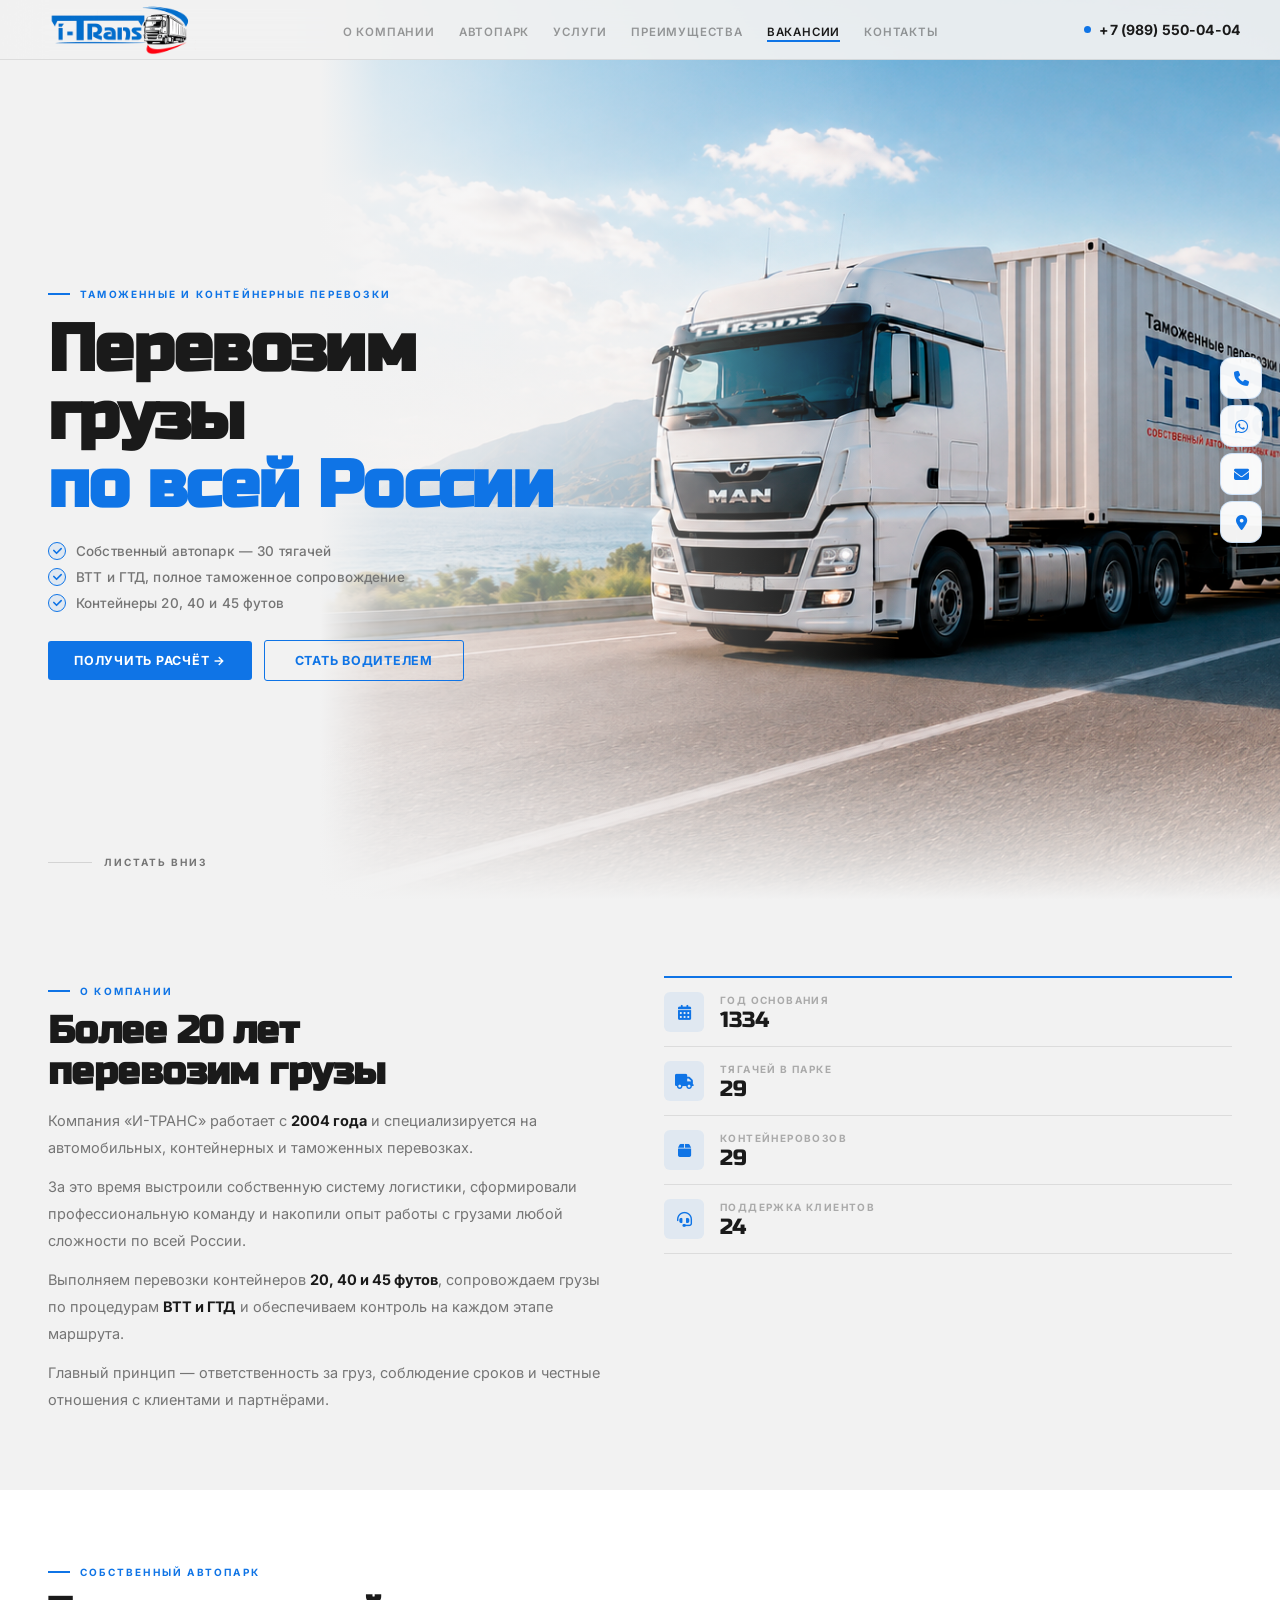
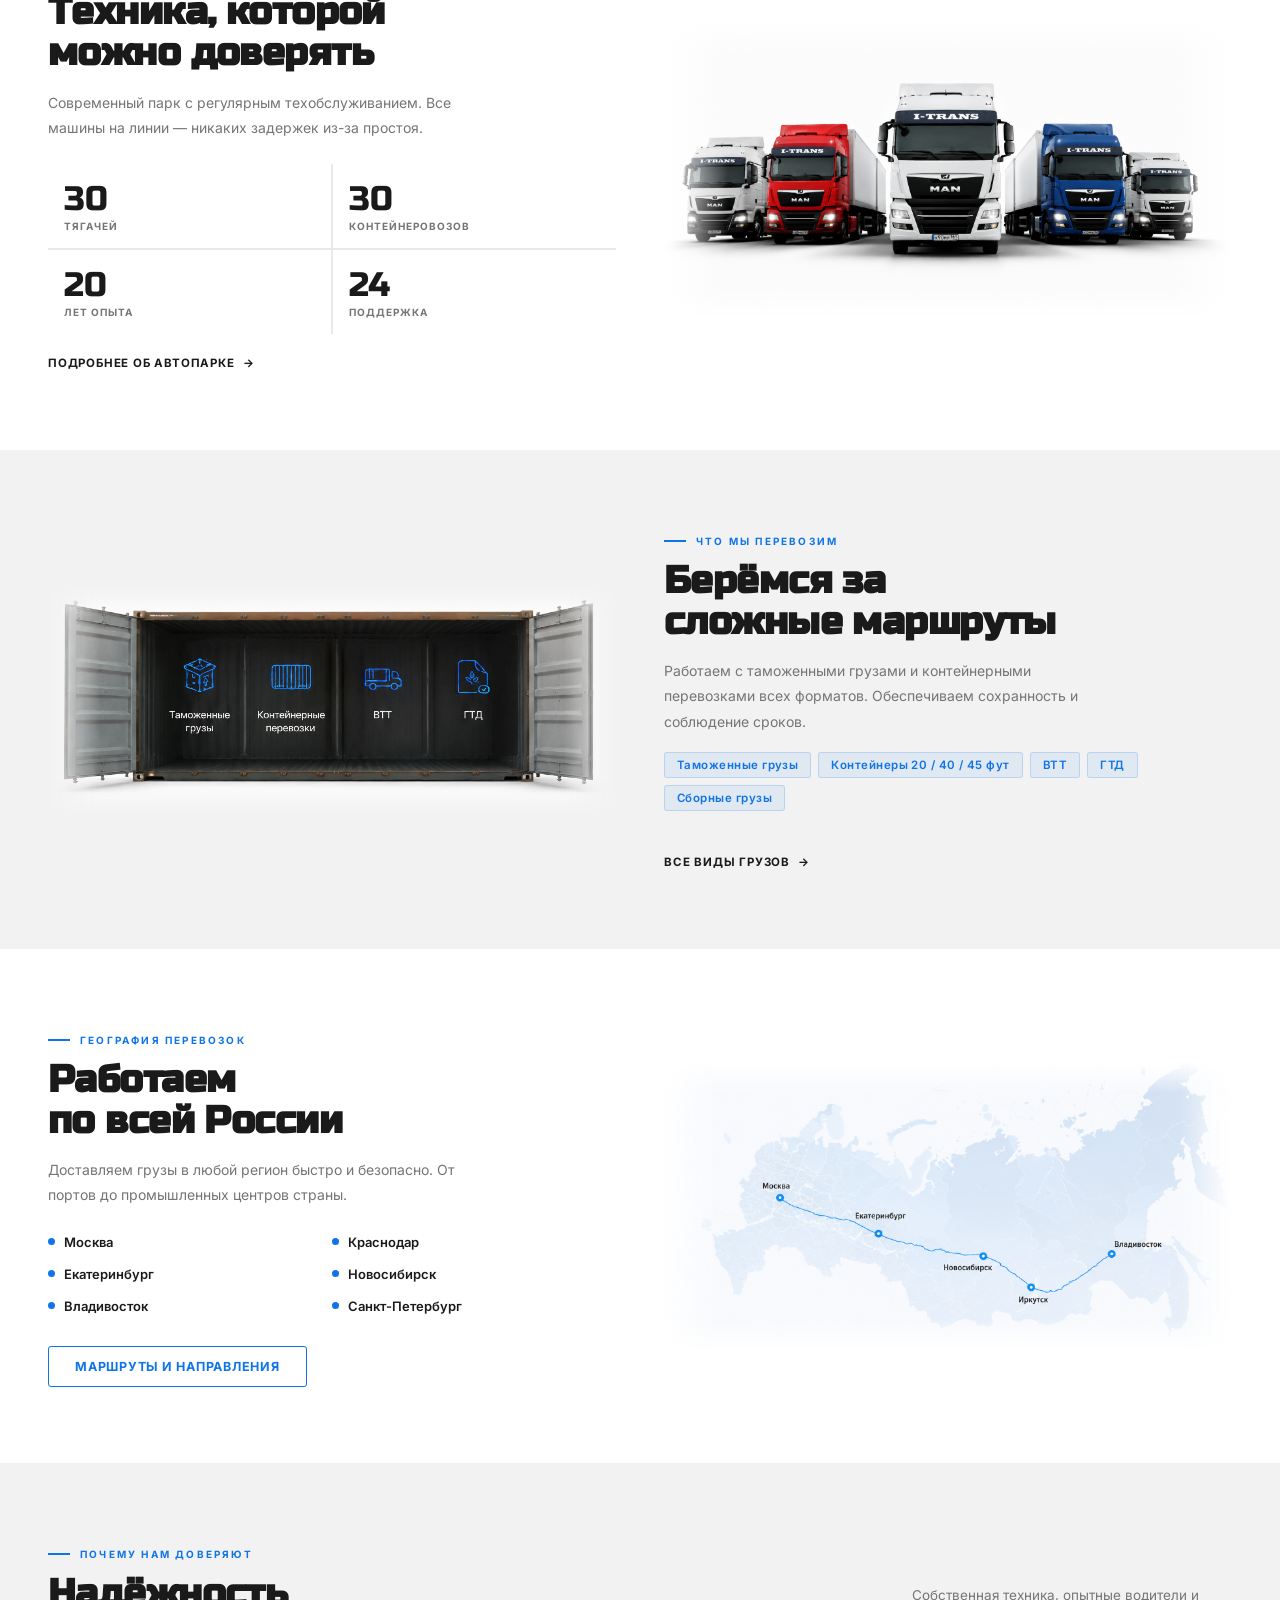
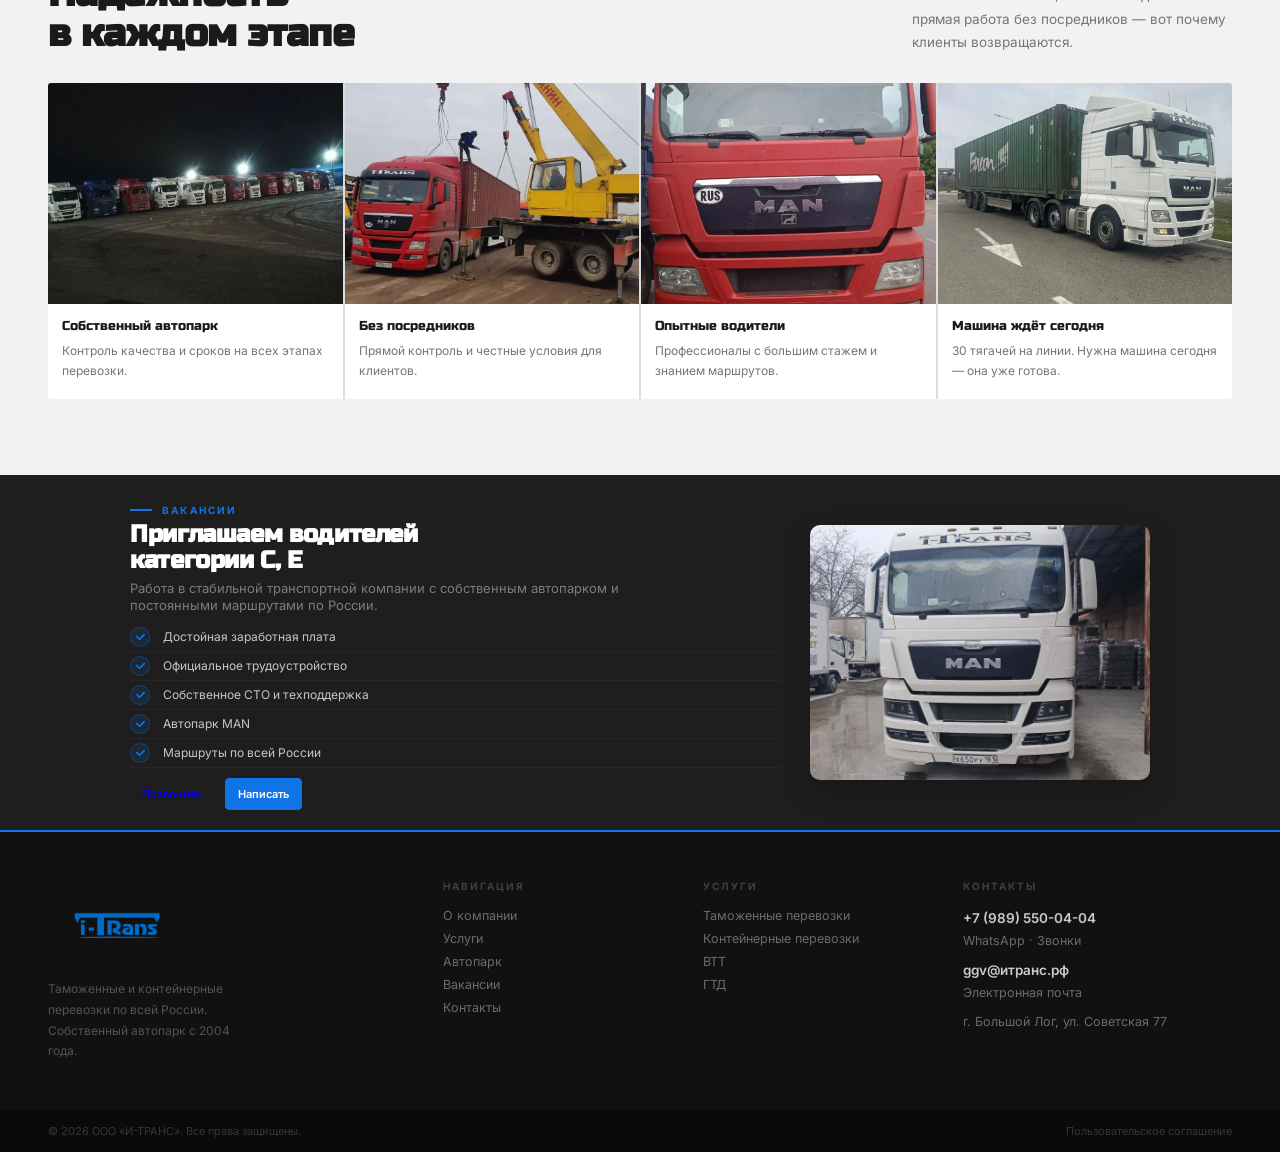
==== commit e121e380: "link" ====
--- a/index.html
+++ b/index.html
@@ -459,7 +459,7 @@
         <img src="https://upload.wikimedia.org/wikipedia/commons/6/6b/WhatsApp.svg" style="width:48px;height:48px;">
         WhatsApp
       </a>
-      <a href="https://max.ru/+79895500404" target="_blank">
+      <a href="https://max.ru/u/f9LHodD0cOKeyAZL36o2qFb7vNB4rFF6QnrKkBnbZ3hFc28EFKWvtMAaAWs" target="_blank">
         <img src="https://upload.wikimedia.org/wikipedia/commons/thumb/1/12/%D0%9B%D0%BE%D0%B3%D0%BE%D1%82%D0%B8%D0%BF_MAX.svg/250px-%D0%9B%D0%BE%D0%B3%D0%BE%D1%82%D0%B8%D0%BF_MAX.svg.png" style="width:48px;height:48px;object-fit:contain;">
         MAX
       </a>
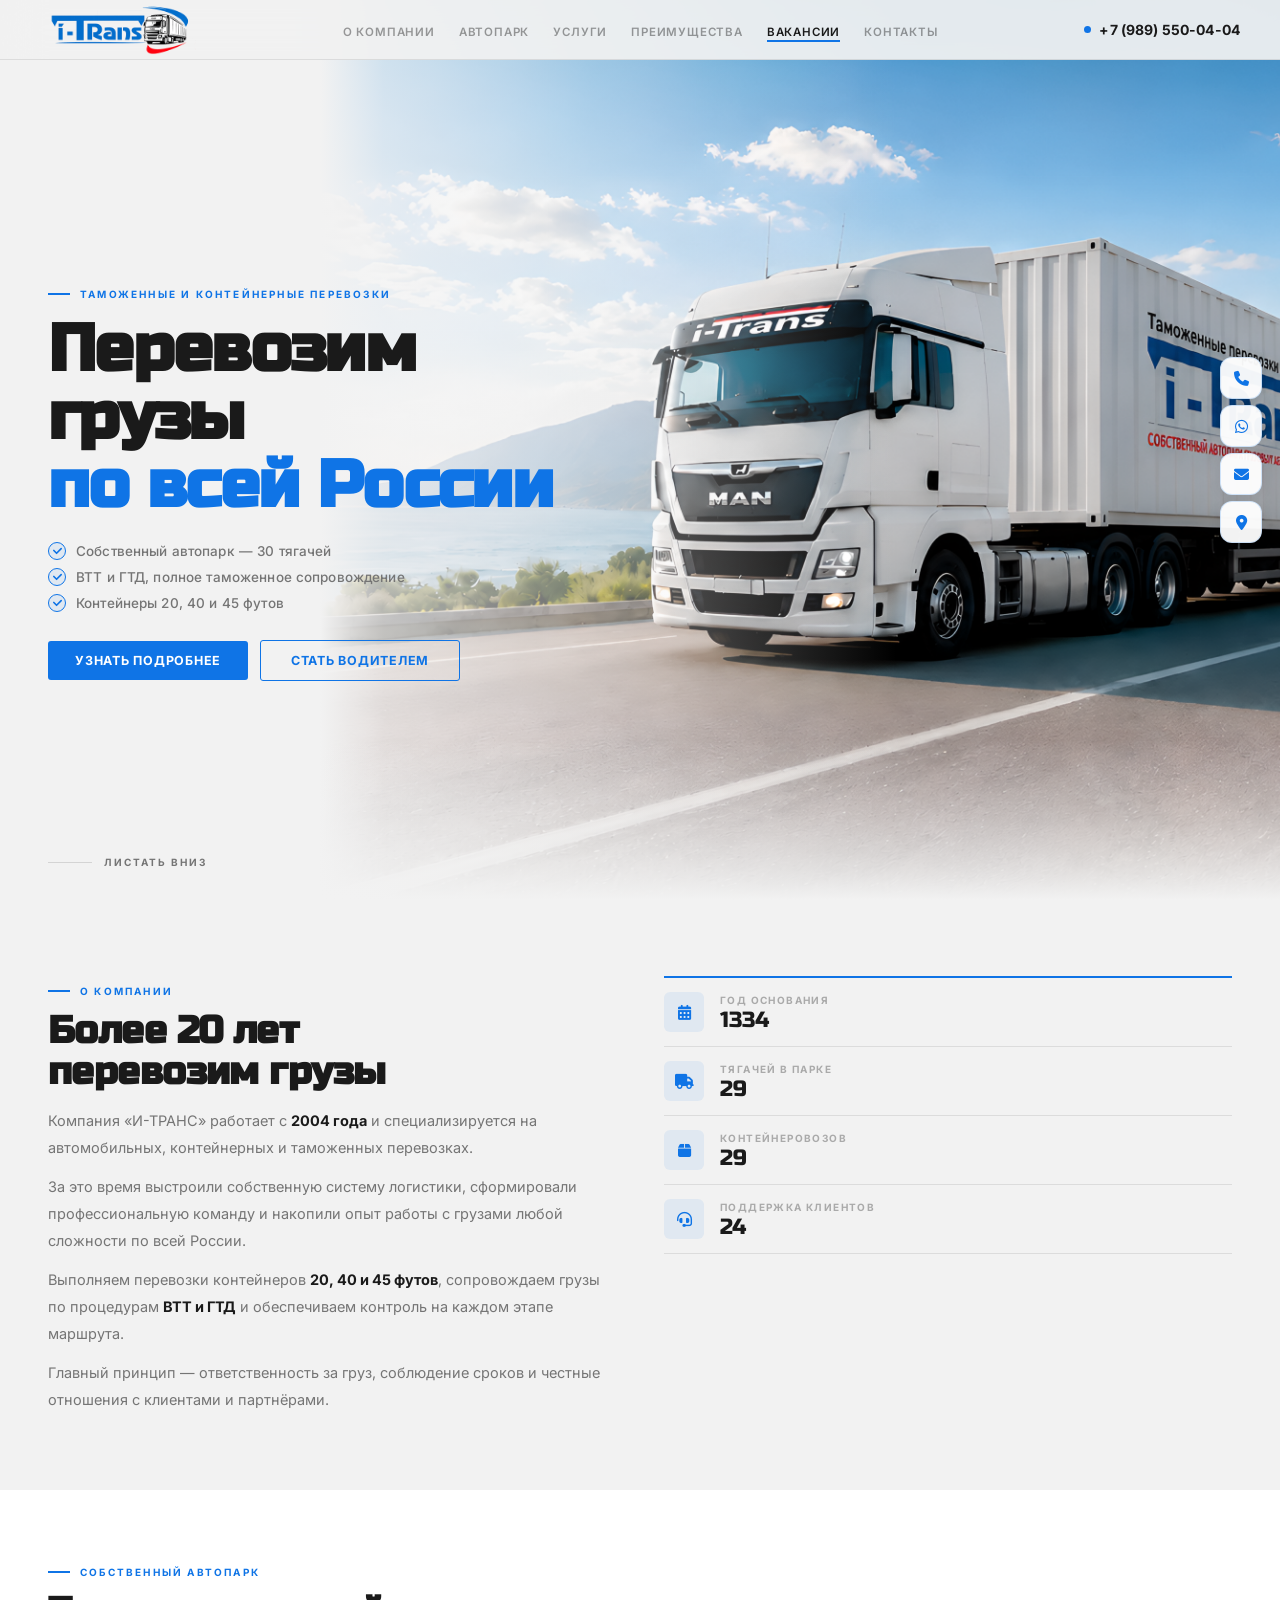
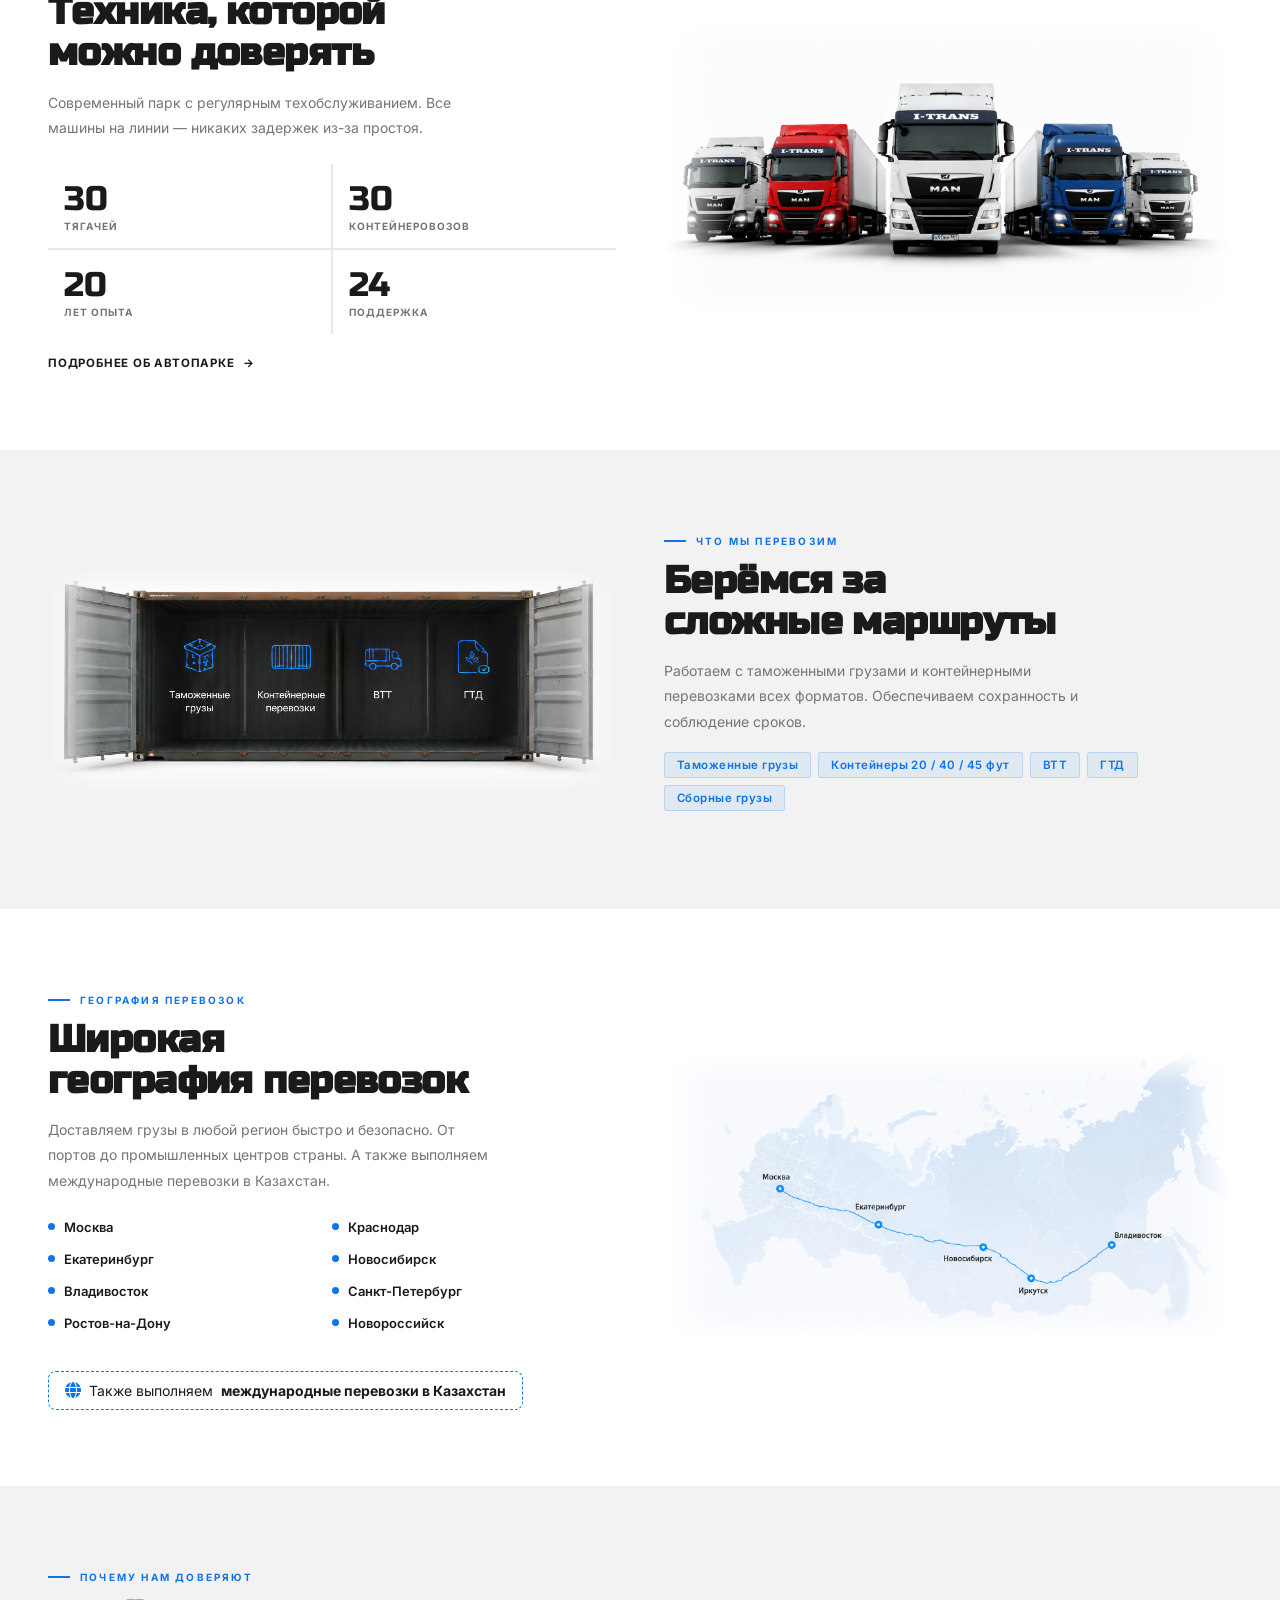
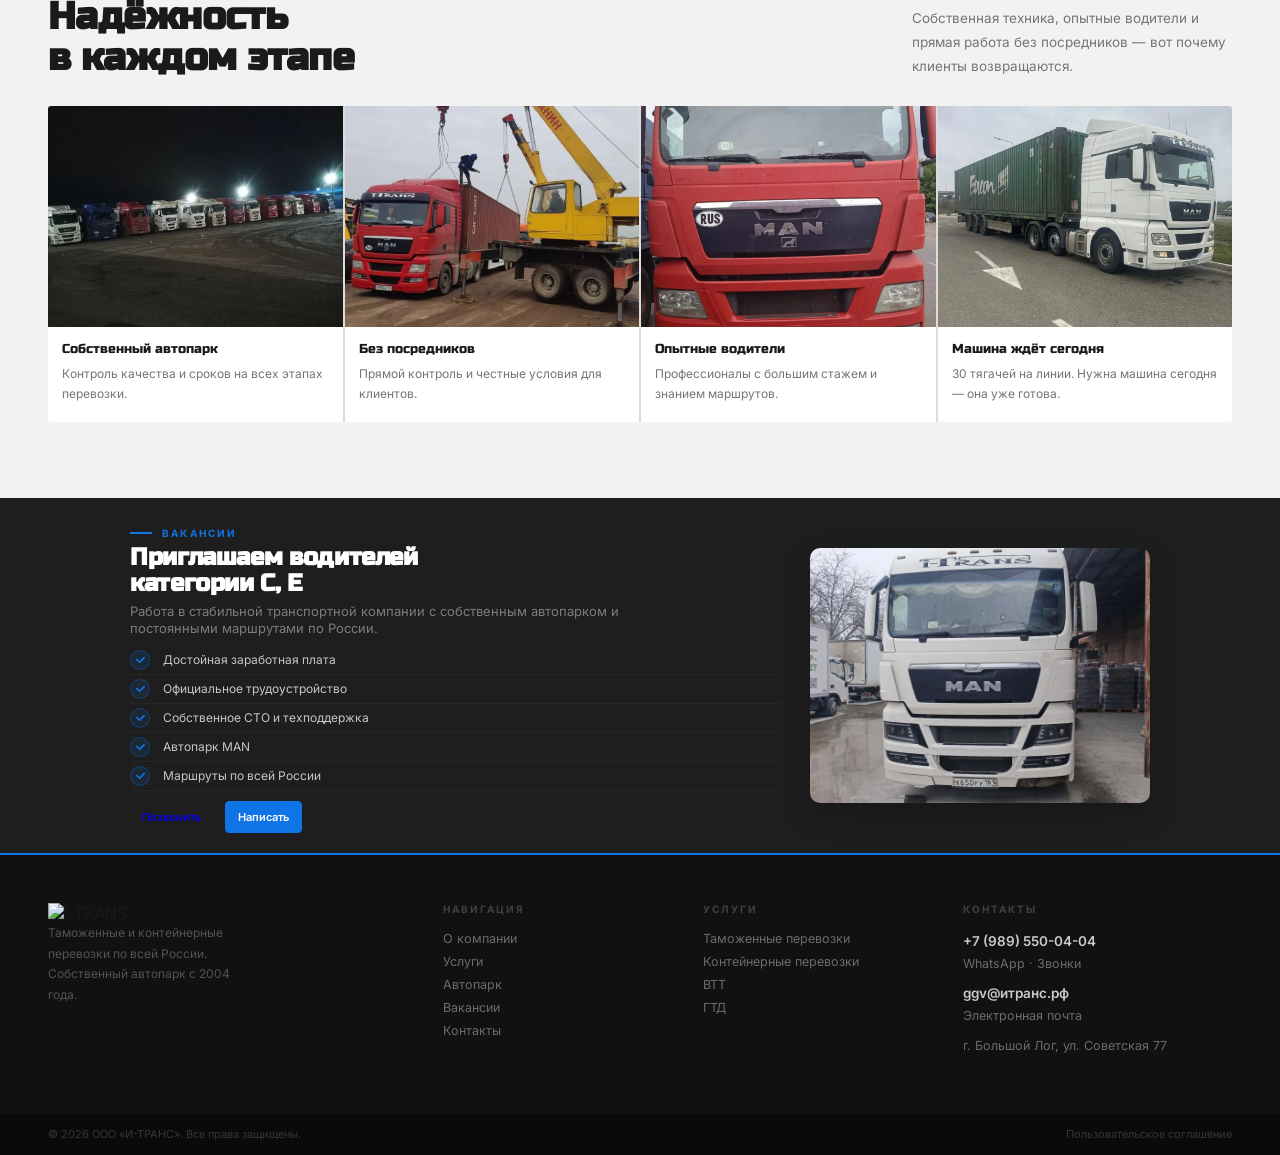
==== commit 8ccddf6c: "New new" ====
--- a/index.html
+++ b/index.html
@@ -17,7 +17,7 @@
 <!-- ─── NAVBAR ─── -->
 <nav class="navbar" id="navbar">
   <a href="index.html" class="navbar-logo">
-    <img src="static/images/logoNo-text.png" alt="I-TRANS">
+    <img src="static/images/logoNo-text.webp" alt="I-TRANS">
   </a>
   <ul class="navbar-nav">
     <li><a href="#company">О компании</a></li>
@@ -78,7 +78,7 @@
 <!-- ─── HERO ─── -->
 <section class="hero">
   <div class="hero-bg">
-    <img src="static/images/perfectHeadImage.png" alt="I-TRANS">
+    <img src="static/images/perfectHeadImage3.webp" alt="I-TRANS">
   </div>
   <div class="hero-overlay"></div>
   <div class="hero-overlay-bottom"></div>
@@ -91,7 +91,7 @@
       <li>Контейнеры 20, 40 и 45 футов</li>
     </ul>
     <div class="hero-actions">
-      <a href="#" class="btn-blue">Получить расчёт →</a>
+      <a href="#" class="btn-blue" onclick="event.preventDefault(); document.getElementById('messengerModal').classList.add('open');">Узнать подробнее</a>
       <a href="#careers" class="btn-outline">Стать водителем</a>
     </div>
   </div>
@@ -171,7 +171,7 @@
 
       <!-- mobile image -->
       <div class="fleet-image-wrapper fleet-image-wrapper--mobile reveal">
-        <img src="static/images/fleet.png" alt="Автопарк I-TRANS" class="fleet-image">
+        <img src="static/images/fleet.webp" alt="Автопарк I-TRANS" class="fleet-image">
       </div>
 
       <div class="fleet-stats">
@@ -193,15 +193,15 @@
         </div>
       </div>
 
-      <a href="#" class="fleet-link">
-        Подробнее об автопарке
-        <span class="fleet-link-arrow">→</span>
-      </a>
+<a href="#" class="fleet-link" onclick="event.preventDefault(); document.getElementById('fleetModal').classList.add('open');">
+  Подробнее об автопарке
+  <span class="fleet-link-arrow">→</span>
+</a>
     </div>
 
     <!-- desktop image -->
     <div class="fleet-image-wrapper fleet-image-wrapper--desktop reveal">
-      <img src="static/images/fleet.png" alt="Автопарк I-TRANS" class="fleet-image">
+      <img src="static/images/fleet.webp" alt="Автопарк I-TRANS" class="fleet-image">
     </div>
 
   </div>
@@ -212,7 +212,7 @@
   <div class="services-grid">
 
       <div class="cargo-image-wrapper cargo-image-wrapper--desktop reveal">
-        <img src="static/images/cargo.png" alt="Грузы I-TRANS">
+        <img src="static/images/cargo.webp" alt="Грузы I-TRANS">
       </div>
 
     <div class="reveal">
@@ -223,7 +223,7 @@
       <h2 class="section-title">Берёмся за<br>сложные маршруты</h2>
       <p class="section-text">Работаем с таможенными грузами и контейнерными перевозками всех форматов. Обеспечиваем сохранность и соблюдение сроков.</p>
       <div class="cargo-image-wrapper cargo-image-wrapper--mobile reveal">
-        <img src="static/images/cargo.png" alt="Грузы I-TRANS">
+        <img src="static/images/cargo.webp" alt="Грузы I-TRANS">
       </div>
       <div class="services-tags">
         <span class="services-tag">Таможенные грузы</span>
@@ -232,10 +232,6 @@
         <span class="services-tag">ГТД</span>
         <span class="services-tag">Сборные грузы</span>
       </div>
-      <a href="#" class="fleet-link">
-        Все виды грузов
-        <span class="fleet-link-arrow">→</span>
-      </a>
     </div>
 
   </div>
@@ -250,29 +246,35 @@
         <span class="section-eyebrow-line"></span>
         География перевозок
       </p>
-      <h2 class="section-title">Работаем<br>по всей России</h2>
-      <p class="section-text">Доставляем грузы в любой регион быстро и безопасно. От портов до промышленных центров страны.</p>
-      <div class="geo-map-wrapper geo-map-wrapper--mobile reveal">
+      <h2 class="section-title">Широкая<br>география перевозок</h2>
+      <p class="section-text">Доставляем грузы в любой регион быстро и безопасно. От портов до промышленных центров страны. А также выполняем международные перевозки в Казахстан.</p>      <div class="geo-map-wrapper geo-map-wrapper--mobile reveal">
         <img
-          src="static/images/map.png"
+          src="static/images/map.webp"
           alt="География перевозок"
           class="geo-map-image"
         >
       </div>
-      <div class="geo-cities">
-        <span class="geo-city"><span class="geo-city-dot"></span> Москва</span>
-        <span class="geo-city"><span class="geo-city-dot"></span> Краснодар</span>
-        <span class="geo-city"><span class="geo-city-dot"></span> Екатеринбург</span>
-        <span class="geo-city"><span class="geo-city-dot"></span> Новосибирск</span>
-        <span class="geo-city"><span class="geo-city-dot"></span> Владивосток</span>
-        <span class="geo-city"><span class="geo-city-dot"></span> Санкт-Петербург</span>
-      </div>
-      <a href="#" class="btn-outline">Маршруты и направления</a>
+<div class="geo-cities">
+  <span class="geo-city"><span class="geo-city-dot"></span> Москва</span>
+  <span class="geo-city"><span class="geo-city-dot"></span> Краснодар</span>
+  <span class="geo-city"><span class="geo-city-dot"></span> Екатеринбург</span>
+  <span class="geo-city"><span class="geo-city-dot"></span> Новосибирск</span>
+  <span class="geo-city"><span class="geo-city-dot"></span> Владивосток</span>
+  <span class="geo-city"><span class="geo-city-dot"></span> Санкт-Петербург</span>
+    <span class="geo-city"><span class="geo-city-dot"></span> Ростов-на-Дону</span>
+      <span class="geo-city"><span class="geo-city-dot"></span> Новороссийск</span>
+</div>
+
+<div class="geo-international">
+  <i class="fas fa-globe"></i>
+  Также выполняем <strong>международные перевозки в Казахстан</strong>
+</div>
+      
     </div>
 
     <div class="geo-map-wrapper geo-map-wrapper--desktop reveal">
       <img
-        src="static/images/map.png"
+        src="static/images/map.webp"
         alt="География перевозок"
         class="geo-map-image"
       >
@@ -297,7 +299,7 @@
   <div class="trust-cards" data-stagger>
     <div class="trust-card reveal">
       <div class="trust-card-img">
-        <img src="static/images/fleet.jpg" alt="Автопарк">
+        <img src="static/images/fleet-dark.webp" alt="Автопарк">
       </div>
       <div class="trust-card-body">
         <div class="trust-card-title">Собственный автопарк</div>
@@ -306,7 +308,7 @@
     </div>
     <div class="trust-card reveal">
       <div class="trust-card-img">
-        <img src="static/images/redTruckLoading.jpg" alt="Без посредников">
+        <img src="static/images/redTruckLoading.webp" alt="Без посредников">
       </div>
       <div class="trust-card-body">
         <div class="trust-card-title">Без посредников</div>
@@ -315,7 +317,7 @@
     </div>
     <div class="trust-card reveal">
       <div class="trust-card-img">
-        <img src="static/images/redTruck.jpg" alt="Водители">
+        <img src="static/images/redTruck.webp" alt="Водители">
       </div>
       <div class="trust-card-body">
         <div class="trust-card-title">Опытные водители</div>
@@ -324,7 +326,7 @@
     </div>
     <div class="trust-card reveal">
       <div class="trust-card-img">
-        <img src="static/images/whiteTruckwith1-40.jpg" alt="Контейнеры">
+        <img src="static/images/whiteTruckwith1-40.webp" alt="Контейнеры">
       </div>
       <div class="trust-card-body">
         <div class="trust-card-title">Машина ждёт сегодня</div>
@@ -354,7 +356,7 @@
 
       <!-- mobile image -->
       <div class="career-image career-image--mobile reveal">
-        <img src="static/images/whiteTruck.jpg" alt="Водители I-TRANS">
+        <img src="static/images/whiteTruck.webp" alt="Водители I-TRANS">
       </div>
 
       <ul class="checklist">
@@ -373,7 +375,7 @@
 
     <!-- desktop image -->
     <div class="career-image career-image--desktop reveal">
-      <img src="static/images/whiteTruck.jpg" alt="Водители I-TRANS">
+      <img src="static/images/whiteTruck.webp" alt="Водители I-TRANS">
     </div>
 
   </div>
@@ -382,7 +384,7 @@
 <!-- ─── FOOTER ─── -->
 <footer id="footer">
   <div class="footer-brand">
-    <div class="footer-logo"><img src="static/images/logoOnlyTxt.png" alt="I-TRANS"></div>
+    <div class="footer-logo"><img src="static/images/logoOnlyTxt.webp" alt="I-TRANS"></div>
     <div class="footer-desc">Таможенные и контейнерные перевозки по всей России. Собственный автопарк с 2004 года.</div>
   </div>
   <div>
@@ -439,7 +441,7 @@
     <img src="https://upload.wikimedia.org/wikipedia/commons/6/6b/WhatsApp.svg" alt="MAX" style="width: 20px; height: 20px; object-fit: contain;">
   </a>
   <a href="https://max.ru/+79895500404" class="mobile-bottom-wa" target="_blank">
-    <img src="https://upload.wikimedia.org/wikipedia/commons/thumb/1/12/%D0%9B%D0%BE%D0%B3%D0%BE%D1%82%D0%B8%D0%BF_MAX.svg/250px-%D0%9B%D0%BE%D0%B3%D0%BE%D1%82%D0%B8%D0%BF_MAX.svg.png" alt="MAX" style="width: 20px; height: 20px; object-fit: contain;">
+    <img src="https://upload.wikimedia.org/wikipedia/commons/thumb/1/12/%D0%9B%D0%BE%D0%B3%D0%BE%D1%82%D0%B8%D0%BF_MAX.svg/250px-%D0%9B%D0%BE%D0%B3%D0%BE%D1%82%D0%B8%D0%BF_MAX.svg.webp" alt="MAX" style="width: 20px; height: 20px; object-fit: contain;">
   </a>
   <a href="https://t.me/+79895500404" class="mobile-bottom-wa" target="_blank">
     <img src="https://upload.wikimedia.org/wikipedia/commons/8/83/Telegram_2019_Logo.svg" alt="MAX" style="width: 20px; height: 20px; object-fit: contain;">
@@ -460,7 +462,7 @@
         WhatsApp
       </a>
       <a href="https://max.ru/u/f9LHodD0cOKeyAZL36o2qFb7vNB4rFF6QnrKkBnbZ3hFc28EFKWvtMAaAWs" target="_blank">
-        <img src="https://upload.wikimedia.org/wikipedia/commons/thumb/1/12/%D0%9B%D0%BE%D0%B3%D0%BE%D1%82%D0%B8%D0%BF_MAX.svg/250px-%D0%9B%D0%BE%D0%B3%D0%BE%D1%82%D0%B8%D0%BF_MAX.svg.png" style="width:48px;height:48px;object-fit:contain;">
+        <img src="https://upload.wikimedia.org/wikipedia/commons/thumb/1/12/%D0%9B%D0%BE%D0%B3%D0%BE%D1%82%D0%B8%D0%BF_MAX.svg/250px-%D0%9B%D0%BE%D0%B3%D0%BE%D1%82%D0%B8%D0%BF_MAX.svg.webp" style="width:48px;height:48px;object-fit:contain;">
         MAX
       </a>
       <a href="https://t.me/+79895500404" target="_blank">
@@ -562,6 +564,45 @@
   </div>
 </div>
 
-
+<!-- ─── MODAL: АВТОПАРК ─── -->
+<div id="fleetModal" class="fleet-modal">
+  <div class="fleet-modal-overlay" onclick="document.getElementById('fleetModal').classList.remove('open')"></div>
+  <div class="fleet-modal-box">
+    <div class="fleet-modal-header">
+      <div>
+        <p class="fleet-modal-eyebrow">Собственный автопарк</p>
+        <h2 class="fleet-modal-title">Наш автопарк</h2>
+      </div>
+      <button class="fleet-modal-close" onclick="document.getElementById('fleetModal').classList.remove('open')" aria-label="Закрыть">
+        <svg width="18" height="18" viewBox="0 0 18 18" fill="none" xmlns="http://www.w3.org/2000/svg">
+          <path d="M1 1L17 17M17 1L1 17" stroke="currentColor" stroke-width="2" stroke-linecap="round"/>
+        </svg>
+      </button>
+    </div>
+
+    <div class="fleet-modal-stats">
+      <div class="fleet-modal-stat">
+        <span class="fleet-modal-stat-num" id="fleetStatTractors">32</span>
+        <span class="fleet-modal-stat-label">тягача</span>
+      </div>
+      <div class="fleet-modal-stat">
+        <span class="fleet-modal-stat-num" id="fleetStatTrailers">34</span>
+        <span class="fleet-modal-stat-label">контейнеровоза</span>
+      </div>
+      <div class="fleet-modal-stat">
+        <span class="fleet-modal-stat-num">MAN</span>
+        <span class="fleet-modal-stat-label">парк тягачей</span>
+      </div>
+    </div>
+
+    <div class="fleet-modal-search">
+      <i class="fas fa-search"></i>
+      <input type="text" id="fleetSearch" placeholder="Поиск по модели...">
+    </div>
+
+    <div class="fleet-modal-body" id="fleetGrid"></div>
+
+  </div>
+</div>
 </body>
 </html>
--- a/static/css/style.css
+++ b/static/css/style.css
@@ -1765,7 +1765,243 @@
   border-color: var(--blue);
   transform: scale(1.12);
 }
-
+.fleet-modal {
+  position: fixed;
+  inset: 0;
+  z-index: 9999;
+  display: none;
+  align-items: center;
+  justify-content: center;
+  padding: 20px;
+}
+
+.fleet-modal.open {
+  display: flex;
+}
+
+.fleet-modal-overlay {
+  position: absolute;
+  inset: 0;
+  background: rgba(15, 15, 15, 0.6);
+  backdrop-filter: blur(4px);
+}
+
+.fleet-modal-box {
+  position: relative;
+  background: #ffffff;
+  border-radius: 16px;
+  width: 100%;
+  max-width: 760px;
+  max-height: 85vh;
+  display: flex;
+  flex-direction: column;
+  overflow: hidden;
+  box-shadow: 0 20px 60px rgba(0,0,0,0.25);
+  animation: fleetModalIn 0.25s ease;
+}
+
+@keyframes fleetModalIn {
+  from { opacity: 0; transform: translateY(12px) scale(0.98); }
+  to { opacity: 1; transform: translateY(0) scale(1); }
+}
+
+.fleet-modal-header {
+  display: flex;
+  align-items: flex-start;
+  justify-content: space-between;
+  padding: 28px 28px 0 28px;
+}
+
+.fleet-modal-eyebrow {
+  color: #0f74e6;
+  font-size: 13px;
+  font-weight: 600;
+  text-transform: uppercase;
+  letter-spacing: 0.04em;
+  margin: 0 0 6px 0;
+}
+
+.fleet-modal-title {
+  font-size: 24px;
+  font-weight: 700;
+  color: #1a1a1a;
+  margin: 0;
+}
+
+.fleet-modal-close {
+  background: #f2f2f2;
+  border: none;
+  width: 36px;
+  height: 36px;
+  border-radius: 50%;
+  display: flex;
+  align-items: center;
+  justify-content: center;
+  color: #1a1a1a;
+  cursor: pointer;
+  flex-shrink: 0;
+  transition: background 0.2s;
+}
+
+.fleet-modal-close:hover {
+  background: #e4e4e4;
+}
+
+.fleet-modal-stats {
+  display: flex;
+  gap: 24px;
+  padding: 20px 28px;
+  border-bottom: 1px solid #f0f0f0;
+}
+
+.fleet-modal-stat {
+  display: flex;
+  flex-direction: column;
+}
+
+.fleet-modal-stat-num {
+  font-size: 22px;
+  font-weight: 800;
+  color: #0f74e6;
+  line-height: 1;
+}
+
+.fleet-modal-stat-label {
+  font-size: 12px;
+  color: #777;
+  margin-top: 4px;
+}
+
+.fleet-modal-search {
+  display: flex;
+  align-items: center;
+  gap: 10px;
+  padding: 14px 28px;
+  border-bottom: 1px solid #f0f0f0;
+}
+
+.fleet-modal-search i {
+  color: #999;
+  font-size: 14px;
+}
+
+.fleet-modal-search input {
+  flex: 1;
+  border: none;
+  outline: none;
+  font-size: 14px;
+  font-family: inherit;
+  background: transparent;
+  color: #1a1a1a;
+}
+
+.fleet-modal-body {
+  flex: 1;
+  overflow-y: auto;
+  padding: 16px 28px 28px 28px;
+  display: grid;
+  grid-template-columns: repeat(2, 1fr);
+  gap: 12px;
+}
+
+.fleet-card {
+  border: 1px solid #ededed;
+  border-radius: 12px;
+  padding: 16px;
+  background: #fafafa;
+  transition: border-color 0.2s, background 0.2s;
+}
+
+.fleet-card:hover {
+  border-color: #0f74e6;
+  background: #f5f9ff;
+}
+
+.fleet-card-tractor {
+  display: flex;
+  align-items: center;
+  gap: 10px;
+  margin-bottom: 10px;
+}
+
+.fleet-card-tractor i {
+  color: #0f74e6;
+  font-size: 16px;
+  flex-shrink: 0;
+}
+
+.fleet-card-tractor-name {
+  font-weight: 700;
+  font-size: 14px;
+  color: #1a1a1a;
+  line-height: 1.3;
+}
+
+.fleet-card-tractor-year {
+  font-size: 12px;
+  color: #999;
+  font-weight: 500;
+}
+
+.fleet-card-trailer {
+  display: flex;
+  align-items: flex-start;
+  gap: 8px;
+  padding: 8px 0 8px 8px;
+  border-left: 2px solid #e2e2e2;
+  margin-left: 7px;
+  font-size: 13px;
+  color: #555;
+}
+
+.fleet-card-trailer + .fleet-card-trailer {
+  border-top: 1px dashed #ececec;
+}
+
+.fleet-card-trailer-name {
+  color: #333;
+  font-weight: 500;
+}
+
+.fleet-card-trailer-meta {
+  display: block;
+  font-size: 12px;
+  color: #999;
+  margin-top: 2px;
+}
+
+.fleet-card-trailer-capacity {
+  color: #0f74e6;
+  font-weight: 600;
+}
+
+.fleet-empty {
+  grid-column: 1 / -1;
+  text-align: center;
+  color: #999;
+  padding: 30px 0;
+  font-size: 14px;
+}
+
+@media (max-width: 640px) {
+  .fleet-modal-box {
+    max-height: 90vh;
+  }
+  .fleet-modal-header {
+    padding: 22px 18px 0 18px;
+  }
+  .fleet-modal-stats {
+    padding: 16px 18px;
+    gap: 16px;
+  }
+  .fleet-modal-search {
+    padding: 12px 18px;
+  }
+  .fleet-modal-body {
+    grid-template-columns: 1fr;
+    padding: 14px 18px 22px 18px;
+  }
+}
 /* ═══════════════════════════════════════════
    FOOTER
    ═══════════════════════════════════════════ */
@@ -1787,7 +2023,22 @@
 .footer-logo span {
   color: var(--blue);
 }
-
+.geo-international {
+  display: inline-flex;
+  align-items: center;
+  gap: 8px;
+  margin-top: 8px;
+  padding: 10px 16px;
+  border: 1px dashed #0f74e6;
+  border-radius: 8px;
+  font-size: 14px;
+  color: #1a1a1a;
+}
+
+.geo-international i {
+  color: #0f74e6;
+  font-size: 16px;
+}
 .footer-desc {
   font-size: 12px;
   color: rgba(255, 255, 255, 0.28);
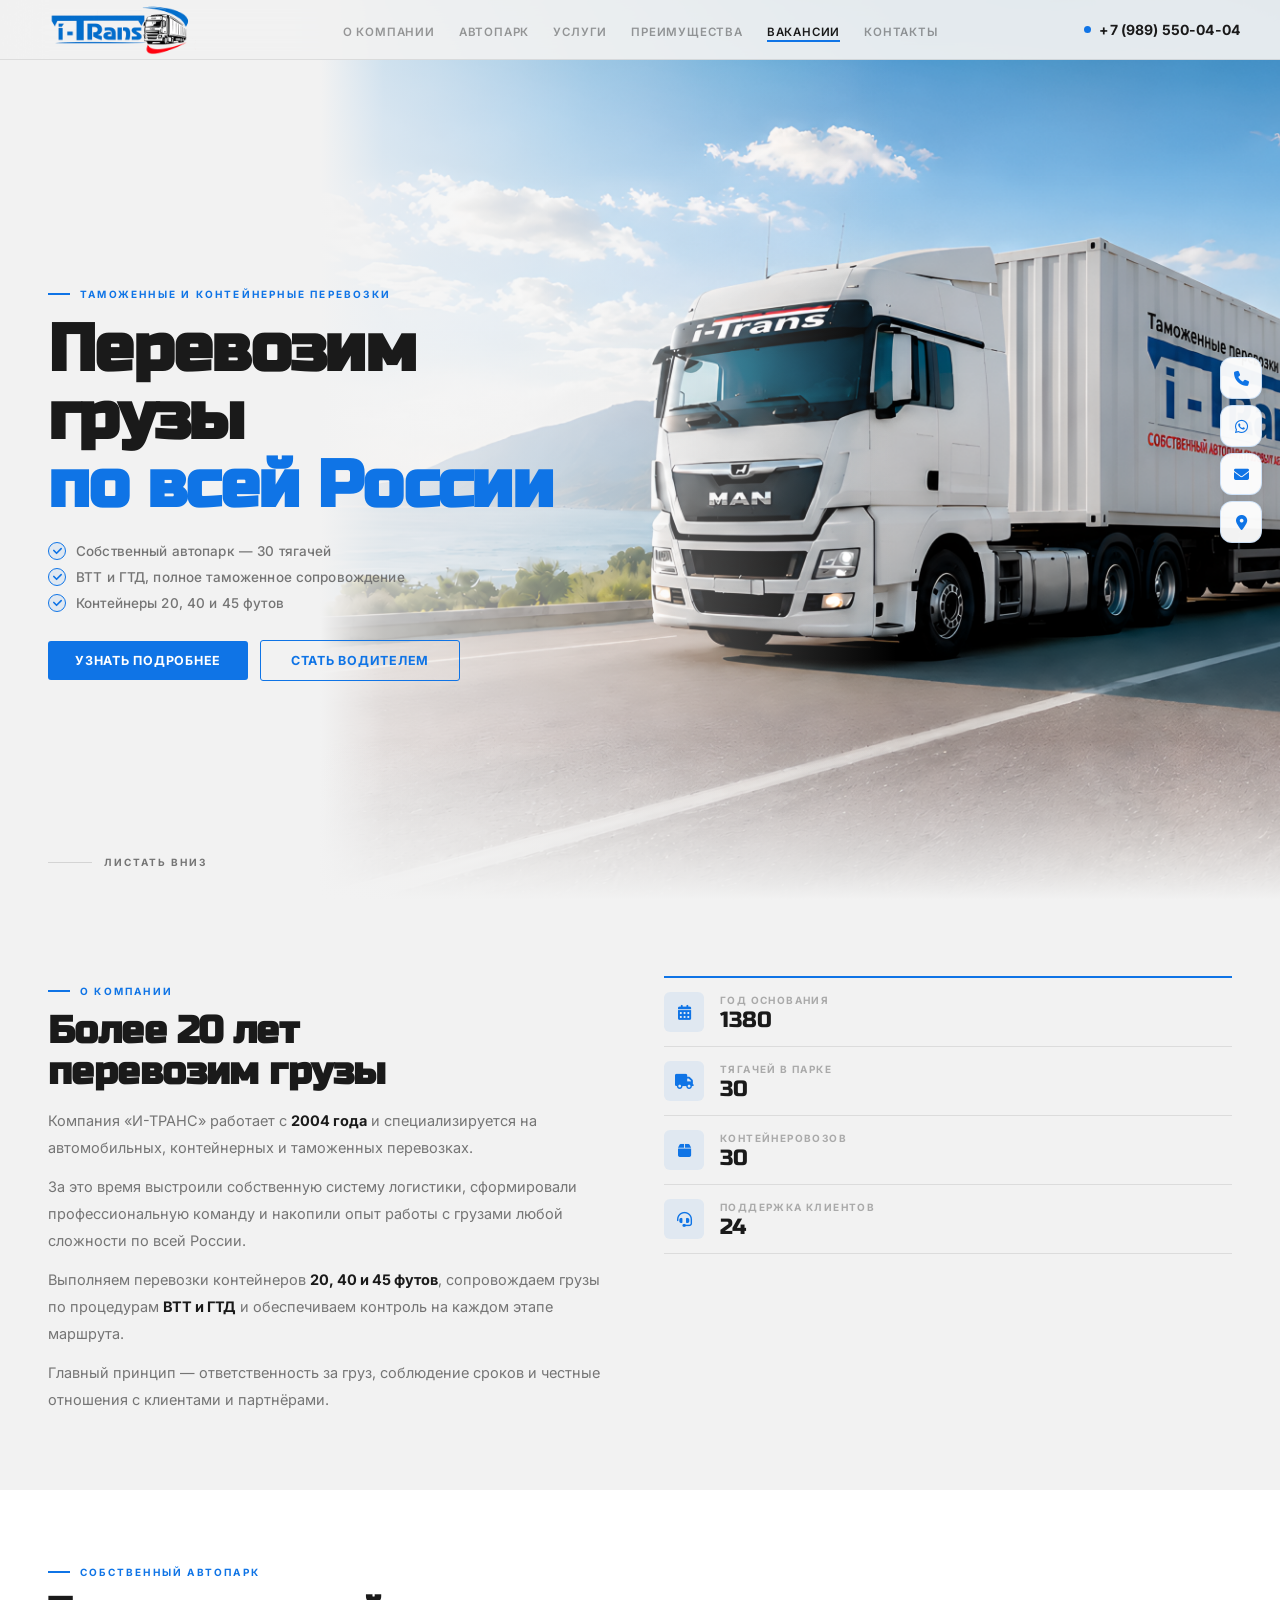
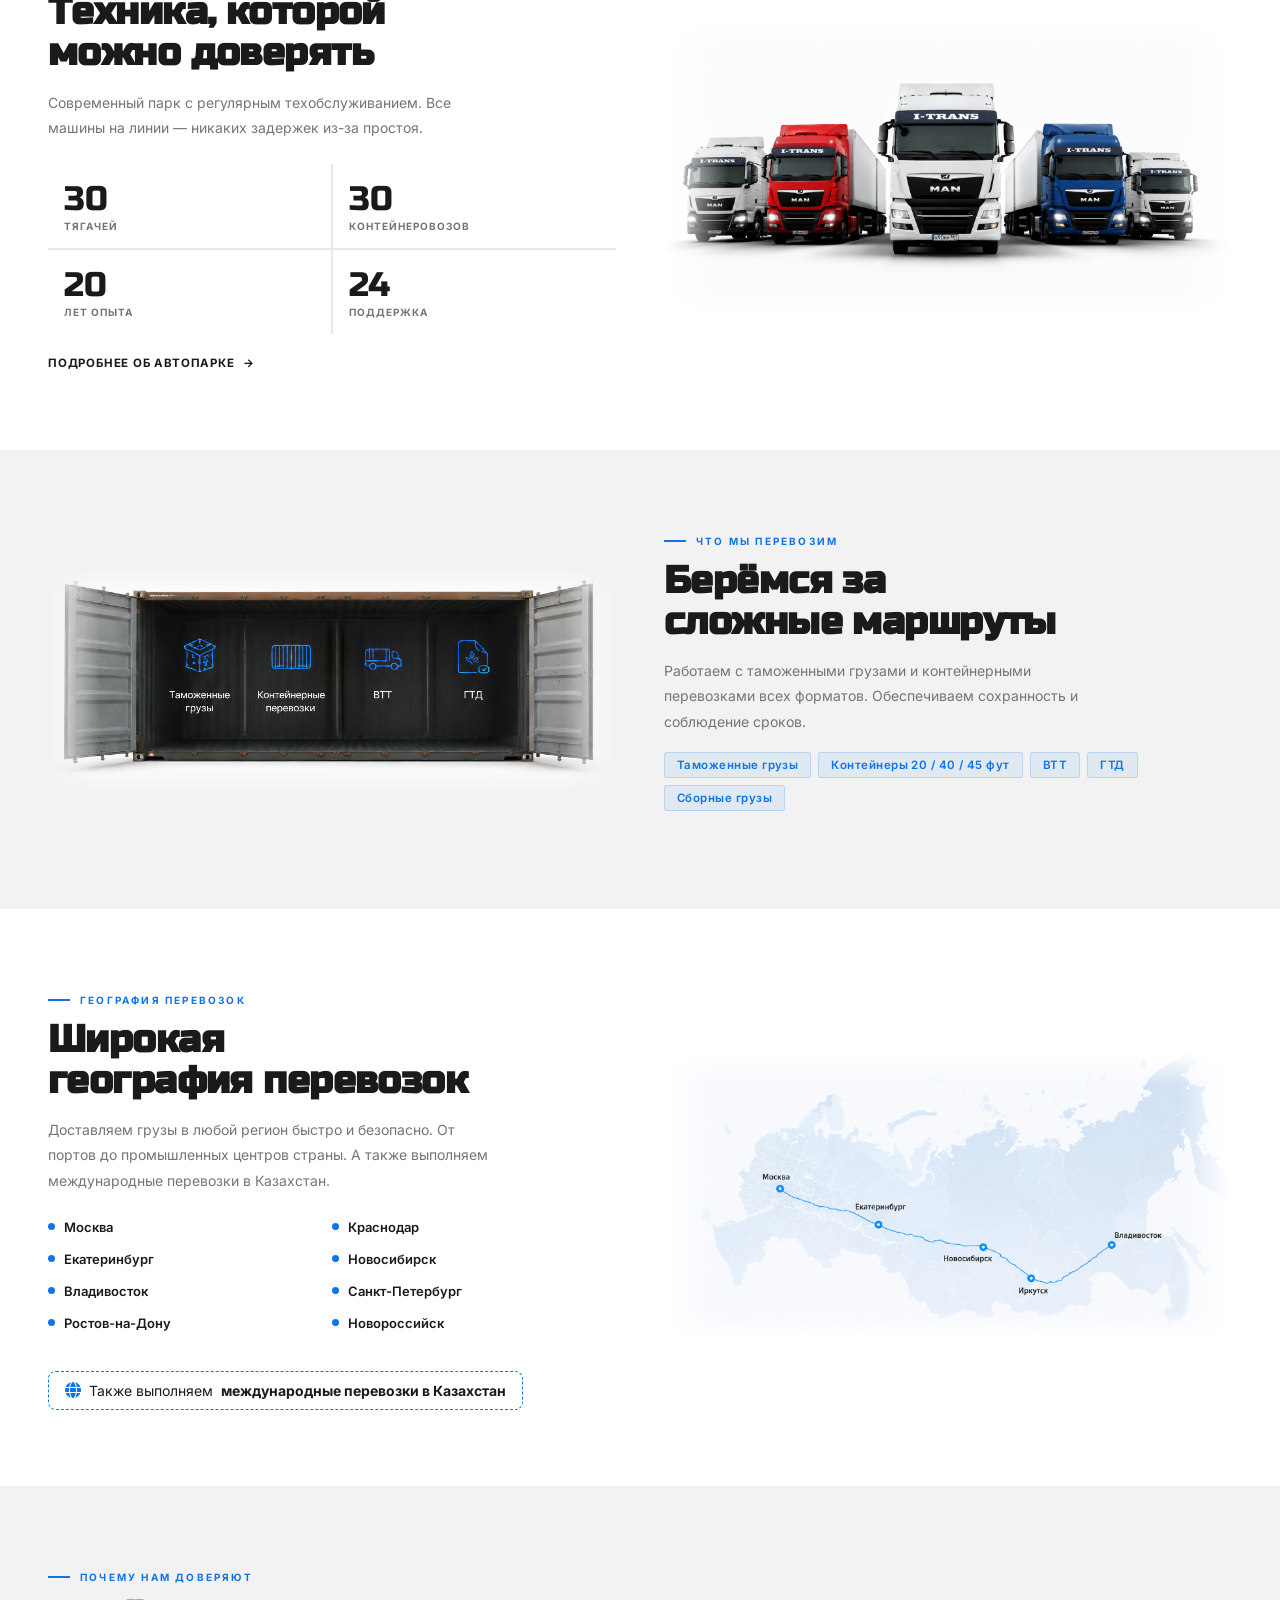
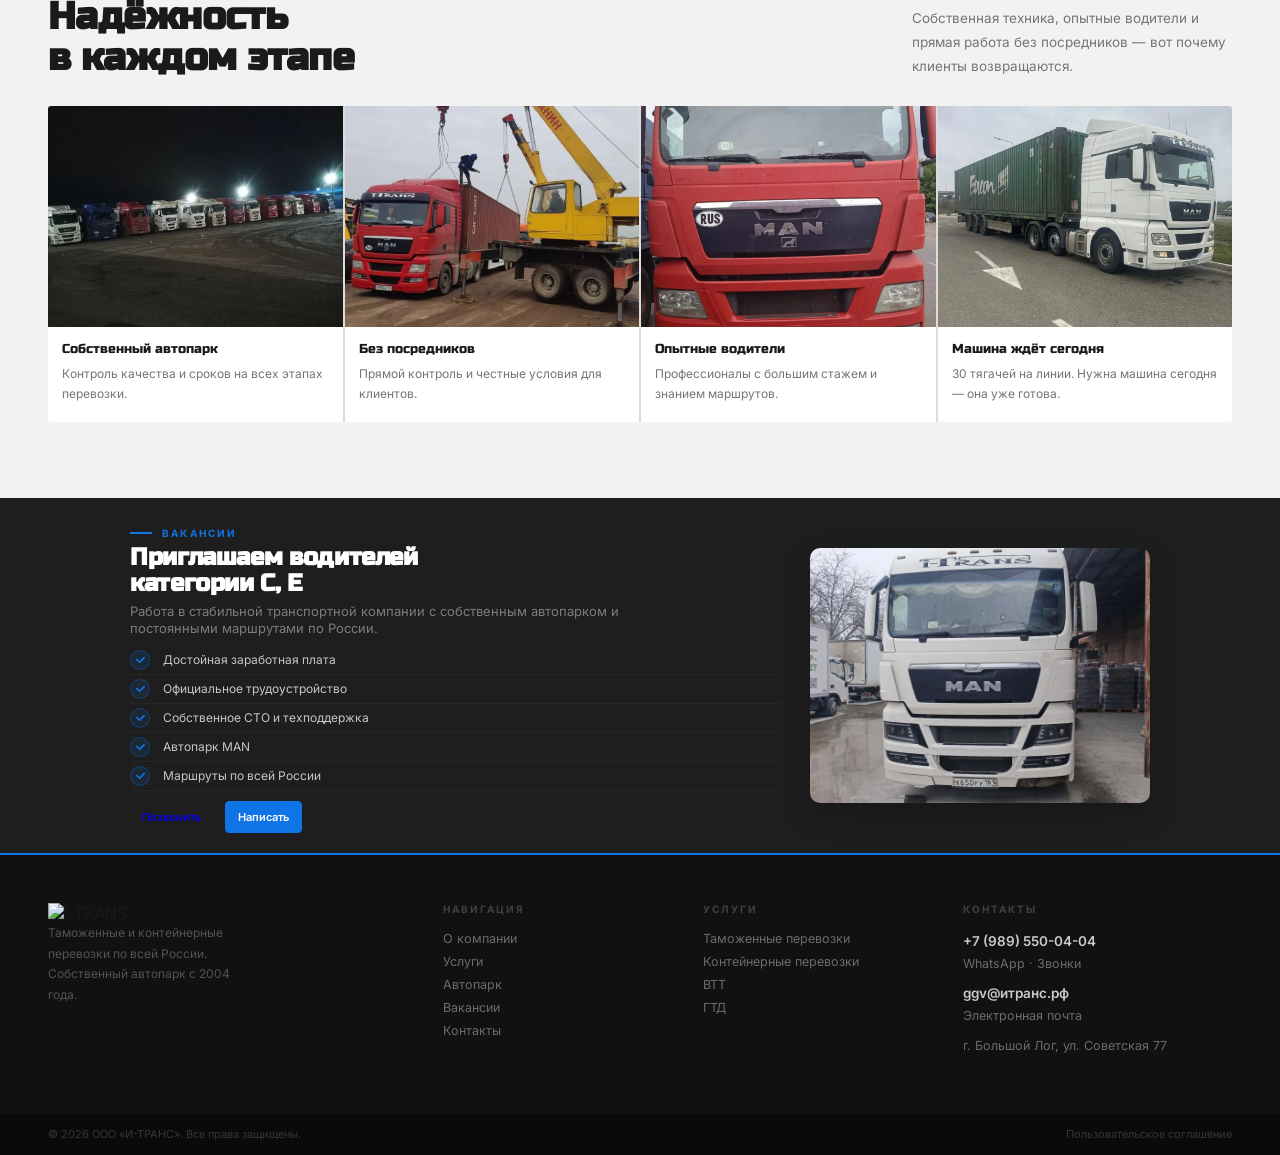
==== commit 0f7e4d05: "index" ====
--- a/index.html
+++ b/index.html
@@ -1,9 +1,12 @@
 <!DOCTYPE html>
 <html lang="ru">
 <head>
+<meta name="robots" content="index, follow">
 <meta charset="UTF-8">
 <meta name="viewport" content="width=device-width, initial-scale=1.0">
-<title>I-TRANS — Таможенные и контейнерные перевозки</title>
+<meta name="description" content="ООО «И-ТРАНС» — контейнерные и таможенные перевозки по России. Собственный автопарк из 30 тягачей, перевозка контейнеров 20, 40 и 45 футов, ВТТ и ГТД. Работаем с 2004 года.">
+<title>Контейнерные и таможенные перевозки по России | ООО «И-ТРАНС»</title>
+<link rel="canonical" href="https://итранс.рф/">
 <link rel="preconnect" href="https://fonts.googleapis.com">
 <link href="https://fonts.googleapis.com/css2?family=Russo+One&family=Inter:wght@300;400;500;600;700;800&display=swap" rel="stylesheet">
 <link rel="stylesheet" href="https://cdnjs.cloudflare.com/ajax/libs/font-awesome/6.5.1/css/all.min.css">
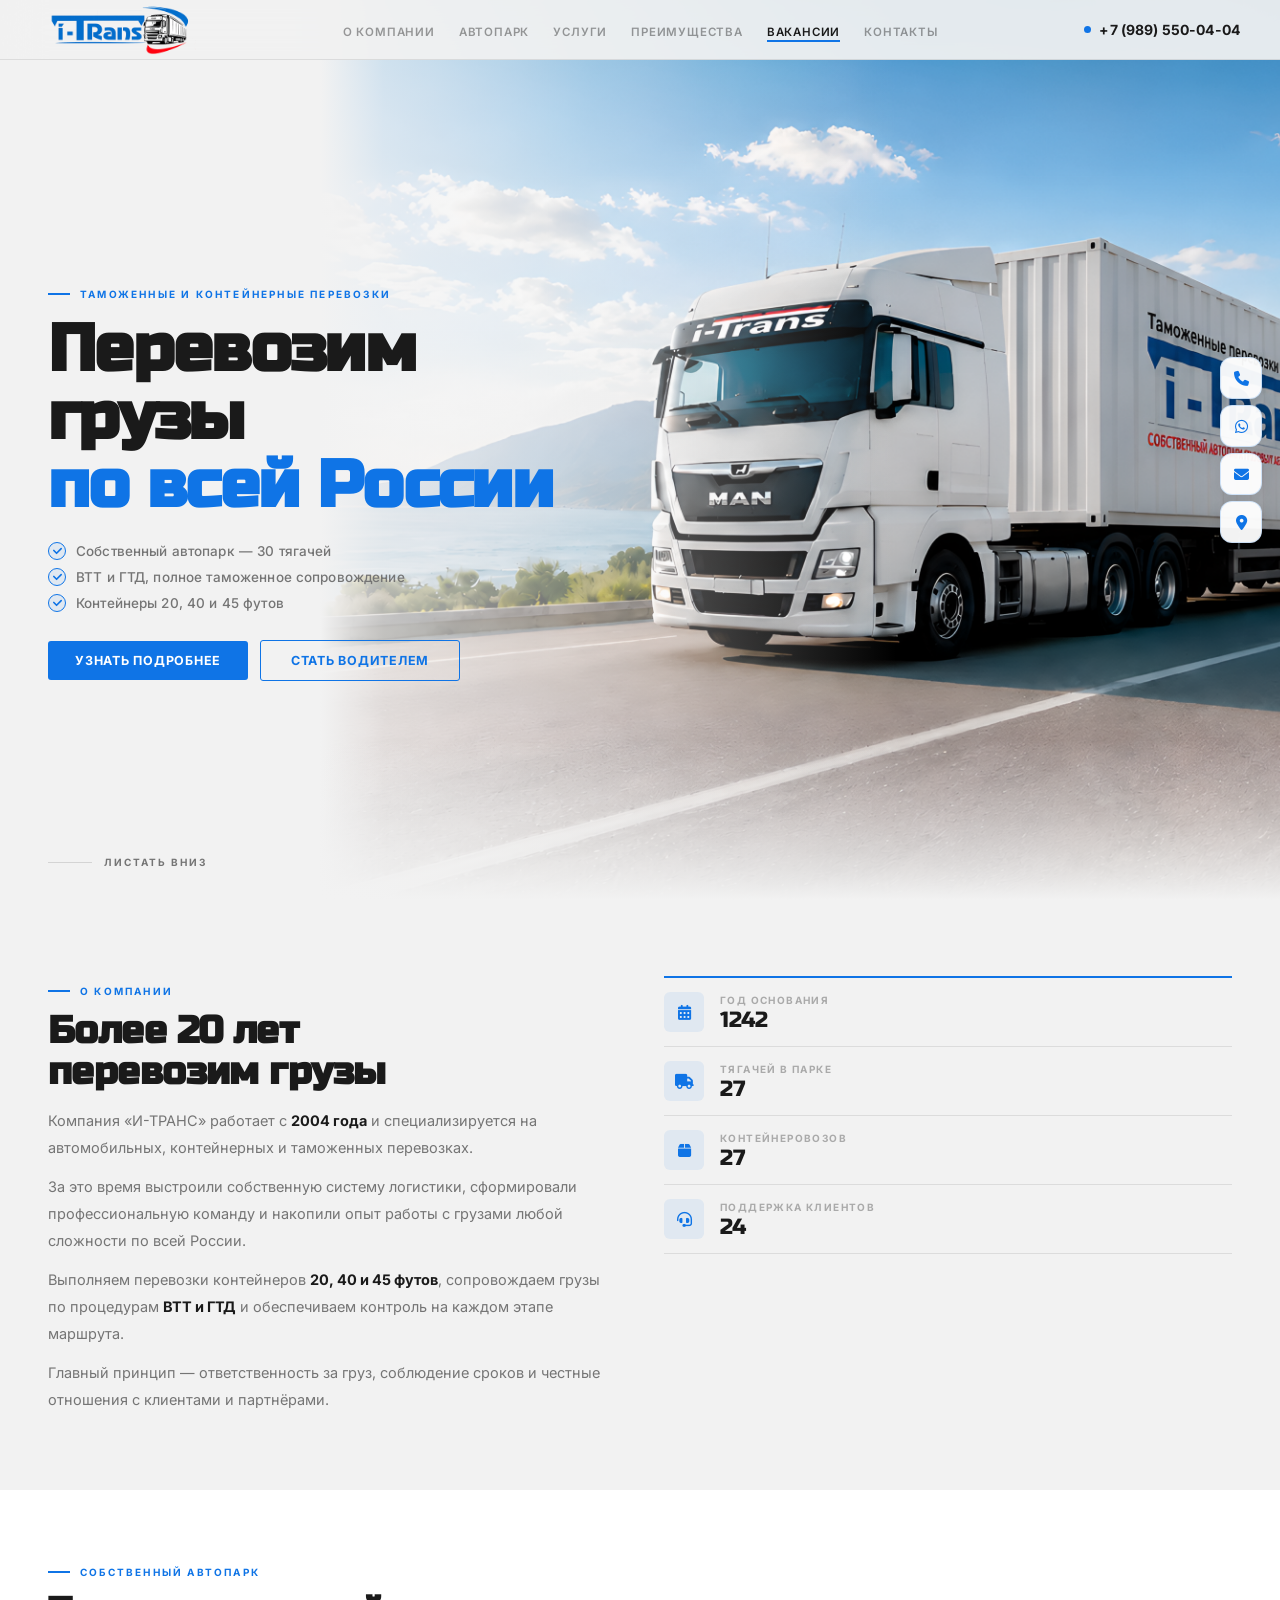
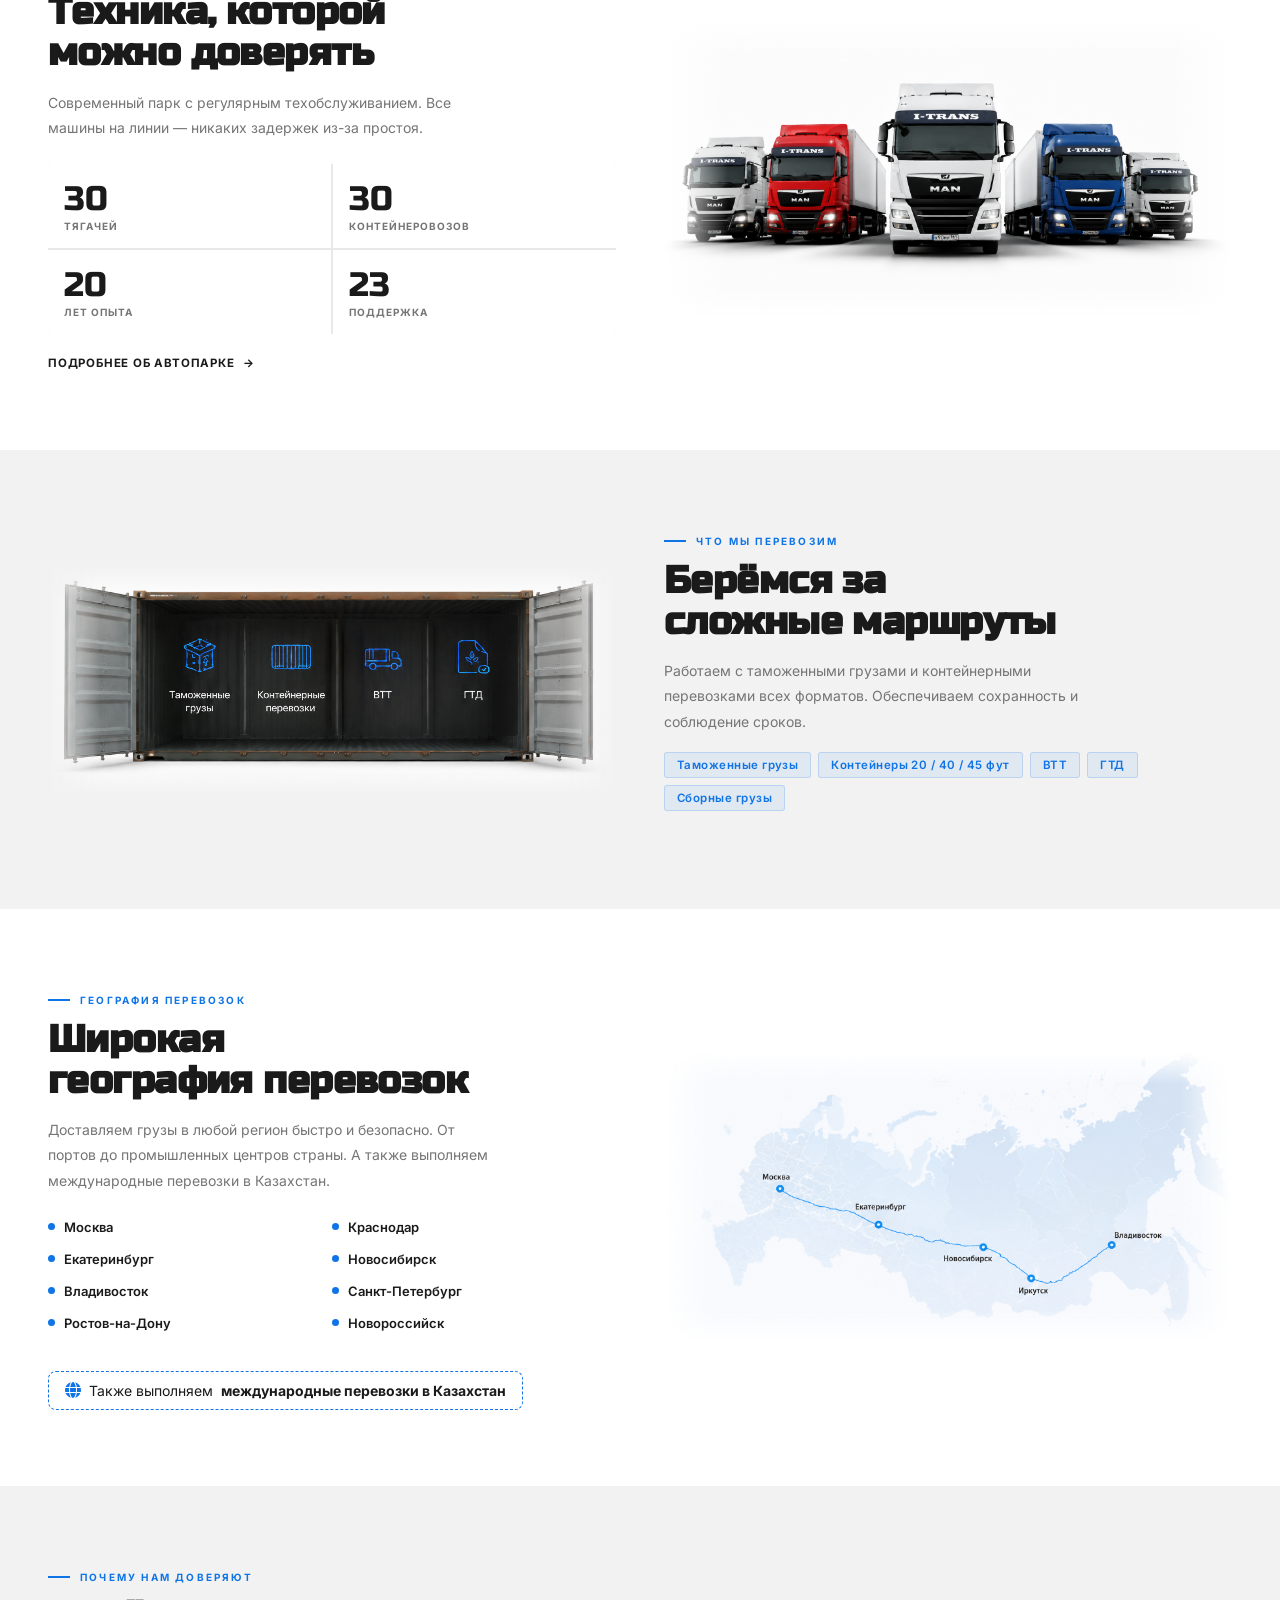
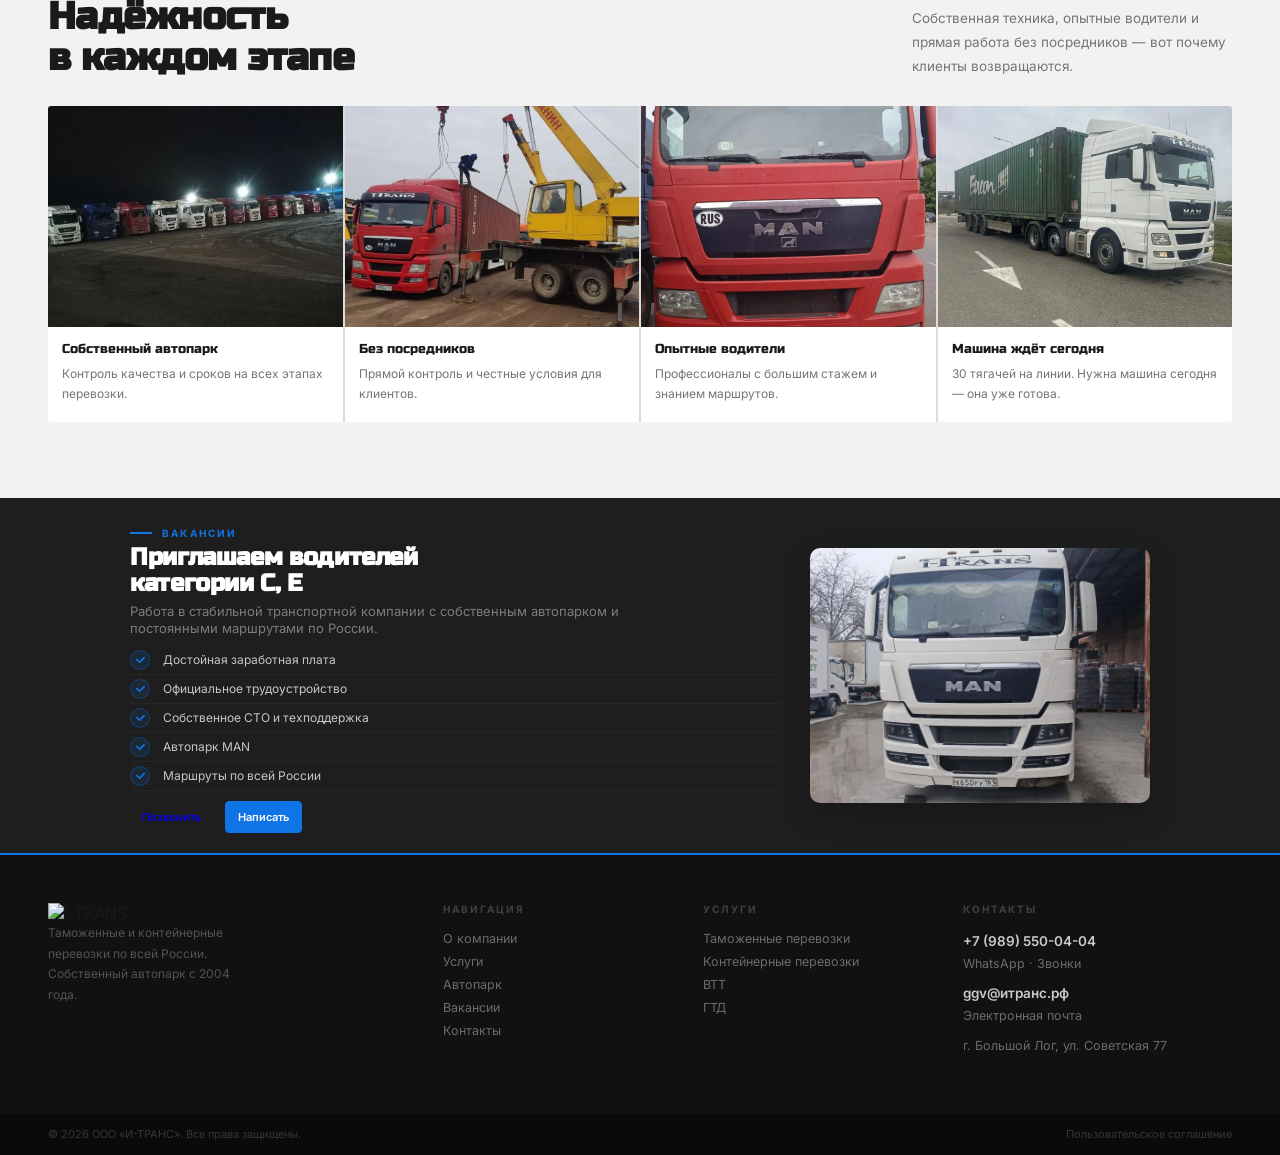
==== commit f018c164: "some fixes" ====
--- a/index.html
+++ b/index.html
@@ -4,18 +4,83 @@
 <meta name="robots" content="index, follow">
 <meta charset="UTF-8">
 <meta name="viewport" content="width=device-width, initial-scale=1.0">
-<meta name="description" content="ООО «И-ТРАНС» — контейнерные и таможенные перевозки по России. Собственный автопарк из 30 тягачей, перевозка контейнеров 20, 40 и 45 футов, ВТТ и ГТД. Работаем с 2004 года.">
-<title>Контейнерные и таможенные перевозки по России | ООО «И-ТРАНС»</title>
+
+<title>Контейнерные и таможенные перевозки по России | ООО «И-ТРАНС» с 2004 года</title>
+<meta name="description" content="ООО «И-ТРАНС» — контейнерные перевозки 20, 40, 45 фут по всей России. Таможенные перевозки ВТТ и ГТД. Собственный парк 30 тягачей MAN. Новороссийск, Москва, Владивосток. Вакансии водителей кат. C, E. +7 (989) 550-04-04.">
+<meta name="keywords" content="контейнерные перевозки, таможенные перевозки, перевозка контейнеров 20 40 45 фут, ВТТ, ГТД, И-ТРАНС, итранс, транспортная компания Ростов, контейнеровоз, вакансии водитель CE, водитель тягача работа">
 <link rel="canonical" href="https://итранс.рф/">
+
+<meta property="og:type" content="website">
+<meta property="og:url" content="https://итранс.рф/">
+<meta property="og:title" content="ООО «И-ТРАНС» — Контейнерные и таможенные перевозки по России">
+<meta property="og:description" content="Собственный парк 30 тягачей MAN. Контейнеры 20/40/45 фут. ВТТ и ГТД. Маршруты по всей России и Казахстану. Работаем с 2004 года. Вакансии водителей кат. C, E.">
+<meta property="og:image" content="https://итранс.рф/static/images/perfectHeadImage3.webp">
+<meta property="og:locale" content="ru_RU">
+<meta property="og:site_name" content="ООО «И-ТРАНС»">
+
+<script type="application/ld+json">
+{
+  "@context": "https://schema.org",
+  "@type": "LocalBusiness",
+  "name": "ООО «И-ТРАНС»",
+  "alternateName": "И-ТРАНС",
+  "url": "https://итранс.рф/",
+  "logo": "https://итранс.рф/static/images/logoNo-text.webp",
+  "image": "https://итранс.рф/static/images/perfectHeadImage3.webp",
+  "description": "Контейнерные и таможенные перевозки по всей России. Собственный автопарк из 30 тягачей MAN. Работаем с 2004 года.",
+  "telephone": "+7-989-550-04-04",
+  "email": "ggv@итранс.рф",
+  "foundingDate": "2004",
+  "address": {
+    "@type": "PostalAddress",
+    "streetAddress": "ул. Советская, д. 77",
+    "addressLocality": "х. Большой Лог",
+    "addressRegion": "Ростовская область",
+    "postalCode": "346710",
+    "addressCountry": "RU"
+  },
+  "contactPoint": {
+    "@type": "ContactPoint",
+    "telephone": "+7-989-550-04-04",
+    "contactType": "customer service",
+    "availableLanguage": "Russian",
+    "hoursAvailable": "Mo-Su 00:00-23:59"
+  }
+}
+</script>
+
+<script type="application/ld+json">
+{
+  "@context": "https://schema.org",
+  "@type": "JobPosting",
+  "title": "Водитель тягача категории C, E",
+  "description": "Работа водителем тягача MAN в транспортной компании с собственным автопарком. Маршруты по всей России. Официальное трудоустройство, собственное СТО.",
+  "hiringOrganization": {
+    "@type": "Organization",
+    "name": "ООО «И-ТРАНС»",
+    "sameAs": "https://итранс.рф/"
+  },
+  "jobLocation": {
+    "@type": "Place",
+    "address": {
+      "@type": "PostalAddress",
+      "addressLocality": "Большой Лог",
+      "addressRegion": "Ростовская область",
+      "addressCountry": "RU"
+    }
+  },
+  "employmentType": "FULL_TIME",
+  "datePosted": "2026-06-01",
+  "validThrough": "2028-12-31"
+}
+</script>
+
 <link rel="preconnect" href="https://fonts.googleapis.com">
 <link href="https://fonts.googleapis.com/css2?family=Russo+One&family=Inter:wght@300;400;500;600;700;800&display=swap" rel="stylesheet">
 <link rel="stylesheet" href="https://cdnjs.cloudflare.com/ajax/libs/font-awesome/6.5.1/css/all.min.css">
 <link rel="stylesheet" href="static/css/style.css">
 <link rel="icon" type="image/png" href="favicon.png">
-
-
-</head>
-<body>
+</head><body>
 
 <!-- ─── NAVBAR ─── -->
 <nav class="navbar" id="navbar">
